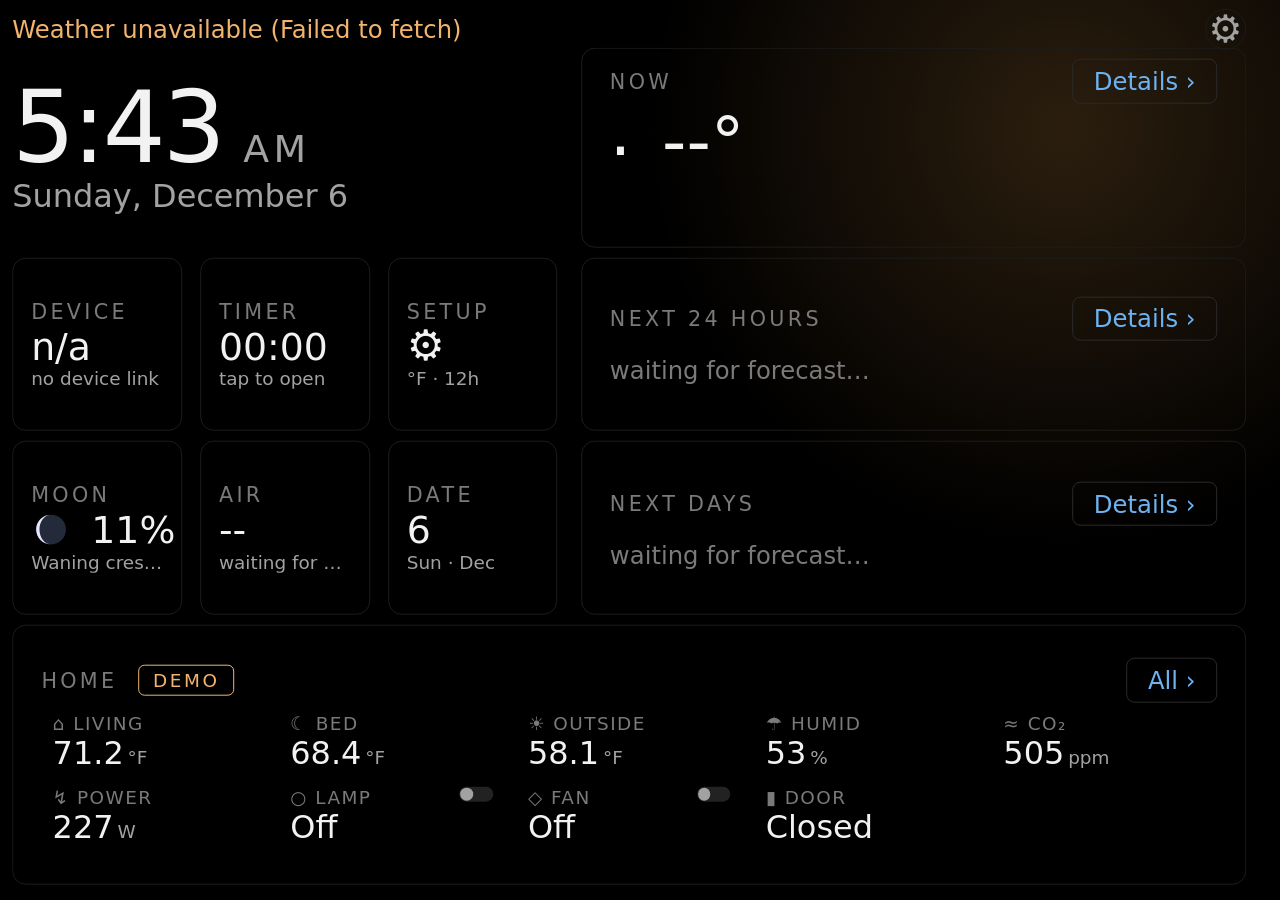
==== inky-oled/assets/index.html @ c92f1b78 "Give the wall panel its colours: SVG icons, an animated sky, three new widgets The monochrome theme " ====
<!DOCTYPE html>
<html lang="en">
<head>
<meta charset="utf-8">
<meta name="viewport" content="width=device-width, initial-scale=1, viewport-fit=cover">
<!-- Content Security Policy.

     shouldOverrideUrlLoading in MainActivity only sees NAVIGATIONS. It does not see a
     <script src>, an <img>, or a fetch, so on its own it does not stop an injected remote
     script from loading — and that script would get window.Android, because
     addJavascriptInterface attaches the bridge to the WebView, not to a page. esc() is the
     only thing standing in that path today. This meta closes it at the browser level.

     The directive doing the security work is script-src 'self': no remote origin, no data:
     URI and no inline <script> can execute, so the bridge is reachable only from the three
     files packaged in the APK.

     Two deliberate relaxations, both load-bearing:
       style-src 'unsafe-inline' — the panels emit style="width:NN%" for the fill bars
         (bar(), the countdown progress bar). Without it every bar renders at zero width.
         It permits no script.
       connect-src http: https: — the Home Assistant base URL is user configuration in
         config.js and can be any host on the LAN; a static meta tag cannot know it, and
         hard-coding api.open-meteo.com alone would break the HA feed the day somebody
         enables it. Widen no further than this: 'none' everywhere else means an injected
         string still cannot load code, only talk to a host it cannot get code from.

         Deliberately NOT tightened, and the reason is worth recording. The one way to
         narrow it is to have build.ps1 rewrite this attribute from the config it is
         already baking into the APK — emitting the Open-Meteo origin alone when
         homeAssistant.enabled is false, and adding the configured origin when it is true.
         That is the right answer and it is a change to the build, not to the app; it was
         left for a round that can re-verify a build-time string substitution against a
         real Home Assistant rather than for the last hour of the last one. The exposure
         it would close is narrow: script-src 'self' already means nothing injected can
         execute, so the residual risk is exfiltration by a string that got past esc(),
         and esc() is itself covered by four tests. -->

<meta http-equiv="Content-Security-Policy" content="default-src 'none'; script-src 'self'; style-src 'self' 'unsafe-inline'; img-src 'self' data:; font-src 'self'; connect-src 'self' http: https:; base-uri 'none'; form-action 'none'">
<title>Wall Panel</title>
<link rel="stylesheet" href="style.css">
</head>
<body>

<!-- The weather, drawn: stars / rain / snow / fog / cloud banks behind the dashboard,
     chosen from the same Open-Meteo payload the cards read. Fixed, pointer-events:none,
     z-index under #drift. Everything on it moves, so it cannot burn in. -->
<canvas id="sky" aria-hidden="true"></canvas>

<!-- ============================================================================
     HOME VIEW
     #drift wraps the home view. Burn-in drift nudges it a few pixels every couple of
     minutes — and nudges #panels and #alarm by the identical offset on the same cycle,
     so a detail panel left open overnight is not sitting on static pixels either.
     Keeping panels in their own layer (rather than inside #drift) is about z-order and
     scrolling, not about drift. A nudge is skipped while a finger is down, which is what
     keeps a control from sliding out from under a tap.
     ============================================================================ -->
<div id="drift">

  <!-- The status line is the app's one running commentary ("Updated 3:41 PM", "Home
       Assistant refused the token"). aria-live=polite so a change is announced when it
       happens without interrupting; role=status gives it that meaning even where the
       live-region mapping is patchy. -->
  <header id="topbar">
    <span id="status" class="status" role="status" aria-live="polite">Starting&hellip;</span>
    <button class="icon-btn tappable" data-open="settings" aria-label="Settings">&#9881;</button>
  </header>

  <main id="home">

    <!-- ---- 1. clock ---- -->
    <section class="card tappable" data-widget="clock" data-open="clock">
      <!-- Seconds come BEFORE the meridiem and sit tight against the digits, so the row
           reads "2:33:01 AM" the way a clock is read. Trailing the meridiem, they read as a
           detached fragment ("2:33 AM :01"). Both stay on the digits' baseline — stacking
           them cost ~59 device px of column height, which the budget does not have. -->
      <div class="clock-row">
        <div id="time" class="time">--:--</div>
        <div class="clock-side">
          <div id="secs" class="secs"></div>
          <div id="ampm" class="ampm"></div>
        </div>
      </div>
      <div id="date" class="date">&nbsp;</div>
    </section>

    <!-- ---- 3. weather now ---- -->
    <section class="card tappable" data-widget="weather" data-open="weather">
      <!-- Three cards on this screen open a detail panel from their heading, and this one
           used to do it with a bare grey chevron while Hourly, Daily and Home used a
           labelled blue "Details >" / "All >". Two idioms for "open me", ten centimetres
           apart. The whole card stays tappable — a bigger target than the button — but the
           affordance now matches its neighbours. -->
      <div class="card-head">
        <span class="card-label">Now</span>
        <span id="wx-badge" class="badge badge-stale" hidden>stale</span>
        <button class="link-btn tappable" data-open="weather"
                aria-label="Current conditions details">Details &rsaquo;</button>
      </div>
      <div class="wx-main">
        <!-- decorative: wx-desc immediately below spells the same condition out in words -->
        <div id="wx-icon" class="wx-icon" aria-hidden="true">&middot;</div>
        <div class="wx-block">
          <div id="wx-temp" class="wx-temp">--&deg;</div>
          <div id="wx-desc" class="wx-desc">&nbsp;</div>
        </div>
        <div id="wx-quick" class="wx-quick"></div>
      </div>
      <div id="wx-meta" class="wx-meta">&nbsp;</div>
    </section>

    <!-- ---- 4. hourly forecast (horizontally scrollable strip) ---- -->
    <section class="card" data-widget="hourly">
      <div class="card-head">
        <span class="card-label">Next 24 hours</span>
        <button class="link-btn tappable" data-open="hourly"
                aria-label="Hourly forecast details">Details &rsaquo;</button>
      </div>
      <div id="hourly" class="hstrip"></div>
    </section>

    <!-- ---- 5. daily forecast ---- -->
    <section class="card" data-widget="daily">
      <div class="card-head">
        <span class="card-label">Next days</span>
        <button class="link-btn tappable" data-open="daily"
                aria-label="Daily forecast details">Details &rsaquo;</button>
      </div>
      <div id="forecast" class="forecast"></div>
    </section>

    <!-- ---- 6. Home Assistant sensors ---- -->
    <section class="card" data-widget="sensors">
      <div class="card-head">
        <span class="card-label">Home</span>
        <!-- live / stale / demo. `stale` is the one that matters: a Home Assistant token
             expires overnight, every poll 401s, and without this the wall keeps showing
             yesterday's numbers as if they were current. Same badge the weather card has
             always used for the same reason. -->
        <span id="ha-badge" class="badge badge-demo">demo</span>
        <button class="link-btn tappable" data-open="sensors"
                aria-label="All home readings">All &rsaquo;</button>
      </div>
      <div id="sensors" class="sensors"></div>
    </section>

    <!-- ---- 7 / 2 / 8. device, timer, settings ---- -->
    <div class="row3">
      <section class="card mini tappable" data-widget="system" data-open="system">
        <div class="mini-head">Device</div>
        <div id="sys-big" class="mini-big">--%</div>
        <div id="sys-sub" class="mini-sub">reading&hellip;</div>
      </section>

      <section class="card mini tappable" data-widget="timer" data-open="timer">
        <div class="mini-head">Timer</div>
        <div id="tmr-big" class="mini-big">00:00</div>
        <div id="tmr-sub" class="mini-sub">tap to open</div>
      </section>

      <!-- The value line here is a glyph where its two neighbours hold digits. A glyph's ink
           box is nothing like a digit's, so it carries `glyph` (see .mini-big.glyph): the
           line box stays identical across all three tiles — which is what keeps the third
           line on one baseline — and the gear gets the ~12% it needs to match a digit's cap
           height optically. It is decorative: "Settings" is already the tile's heading. -->
      <section class="card mini tappable" data-widget="settings" data-open="settings">
        <div class="mini-head">Setup</div>
        <div class="mini-big glyph" aria-hidden="true">&#9881;</div>
        <div id="set-sub" class="mini-sub">&nbsp;</div>
      </section>
    </div>

    <!-- ---- 9 / 10 / 11. moon, air quality, calendar ---- -->
    <div class="row3">
      <section class="card mini tappable" data-widget="moon" data-open="moon">
        <div class="mini-head">Moon</div>
        <div id="moon-big" class="mini-big moon-row">&nbsp;</div>
        <div id="moon-sub" class="mini-sub">&nbsp;</div>
      </section>

      <section class="card mini tappable" data-widget="air" data-open="air">
        <div class="mini-head">Air</div>
        <div id="air-big" class="mini-big">--</div>
        <div id="air-sub" class="mini-sub">waiting&hellip;</div>
      </section>

      <section class="card mini tappable" data-widget="calendar" data-open="calendar">
        <div class="mini-head">Date</div>
        <div id="cal-big" class="mini-big">&nbsp;</div>
        <div id="cal-sub" class="mini-sub">&nbsp;</div>
      </section>
    </div>

    <!-- Shown only when every widget is switched off, so an all-hidden dashboard reads as
         a deliberate state instead of a crashed app. Toggled by WP applyVisibility(). -->
    <div id="empty" class="empty" hidden>
      <div class="empty-icon" aria-hidden="true">&#9881;</div>
      <div class="empty-t">Every widget is hidden</div>
      <div class="empty-s">Nothing is switched on to display. Open Settings &rarr; Widgets
        and turn back on whatever this panel should show.</div>
      <button class="wide-btn tappable" data-open="settings">Open settings</button>
    </div>

  </main>
</div>

<!-- ============================================================================
     PANEL LAYER
     One full-screen panel per widget. Shells are authored here (so the markup stays
     readable); bodies are filled by each plugin's onOpen(). Every panel has two close
     affordances — the big X in the header and the full-width bar at the bottom —
     because the Android back button is intentionally dead on this kiosk.
     ============================================================================ -->
<div id="panels">

  <section class="panel" data-panel="clock">
    <header class="panel-head">
      <div><h1 class="panel-title">Clock</h1><p class="panel-sub" data-sub></p></div>
      <button class="close-btn tappable" data-close aria-label="Close">&#10005;</button>
    </header>
    <div class="panel-body" data-body></div>
    <footer class="panel-foot"><button class="wide-btn tappable" data-close>&larr; Dashboard</button></footer>
  </section>

  <section class="panel" data-panel="timer">
    <header class="panel-head">
      <div><h1 class="panel-title">Stopwatch &amp; Timer</h1><p class="panel-sub" data-sub></p></div>
      <button class="close-btn tappable" data-close aria-label="Close">&#10005;</button>
    </header>
    <div class="panel-body" data-body></div>
    <footer class="panel-foot"><button class="wide-btn tappable" data-close>&larr; Dashboard</button></footer>
  </section>

  <section class="panel" data-panel="weather">
    <header class="panel-head">
      <div><h1 class="panel-title">Conditions</h1><p class="panel-sub" data-sub></p></div>
      <button class="close-btn tappable" data-close aria-label="Close">&#10005;</button>
    </header>
    <div class="panel-body" data-body></div>
    <footer class="panel-foot"><button class="wide-btn tappable" data-close>&larr; Dashboard</button></footer>
  </section>

  <section class="panel" data-panel="hourly">
    <header class="panel-head">
      <div><h1 class="panel-title">Hourly</h1><p class="panel-sub" data-sub></p></div>
      <button class="close-btn tappable" data-close aria-label="Close">&#10005;</button>
    </header>
    <div class="panel-body" data-body></div>
    <footer class="panel-foot"><button class="wide-btn tappable" data-close>&larr; Dashboard</button></footer>
  </section>

  <section class="panel" data-panel="daily">
    <header class="panel-head">
      <div><h1 class="panel-title">Daily</h1><p class="panel-sub" data-sub></p></div>
      <button class="close-btn tappable" data-close aria-label="Close">&#10005;</button>
    </header>
    <div class="panel-body" data-body></div>
    <footer class="panel-foot"><button class="wide-btn tappable" data-close>&larr; Dashboard</button></footer>
  </section>

  <section class="panel" data-panel="sensors">
    <header class="panel-head">
      <div><h1 class="panel-title">Home Assistant</h1><p class="panel-sub" data-sub></p></div>
      <button class="close-btn tappable" data-close aria-label="Close">&#10005;</button>
    </header>
    <div class="panel-body" data-body></div>
    <footer class="panel-foot"><button class="wide-btn tappable" data-close>&larr; Dashboard</button></footer>
  </section>

  <section class="panel" data-panel="system">
    <header class="panel-head">
      <div><h1 class="panel-title">Device</h1><p class="panel-sub" data-sub></p></div>
      <button class="close-btn tappable" data-close aria-label="Close">&#10005;</button>
    </header>
    <div class="panel-body" data-body></div>
    <footer class="panel-foot"><button class="wide-btn tappable" data-close>&larr; Dashboard</button></footer>
  </section>

  <section class="panel" data-panel="moon">
    <header class="panel-head">
      <div><h1 class="panel-title">Moon</h1><p class="panel-sub" data-sub></p></div>
      <button class="close-btn tappable" data-close aria-label="Close">&#10005;</button>
    </header>
    <div class="panel-body" data-body></div>
    <footer class="panel-foot"><button class="wide-btn tappable" data-close>&larr; Dashboard</button></footer>
  </section>

  <section class="panel" data-panel="air">
    <header class="panel-head">
      <div><h1 class="panel-title">Air Quality</h1><p class="panel-sub" data-sub></p></div>
      <button class="close-btn tappable" data-close aria-label="Close">&#10005;</button>
    </header>
    <div class="panel-body" data-body></div>
    <footer class="panel-foot"><button class="wide-btn tappable" data-close>&larr; Dashboard</button></footer>
  </section>

  <section class="panel" data-panel="calendar">
    <header class="panel-head">
      <div><h1 class="panel-title">Calendar</h1><p class="panel-sub" data-sub></p></div>
      <button class="close-btn tappable" data-close aria-label="Close">&#10005;</button>
    </header>
    <div class="panel-body" data-body></div>
    <footer class="panel-foot"><button class="wide-btn tappable" data-close>&larr; Dashboard</button></footer>
  </section>

  <section class="panel" data-panel="settings">
    <header class="panel-head">
      <div><h1 class="panel-title">Settings</h1><p class="panel-sub" data-sub></p></div>
      <button class="close-btn tappable" data-close aria-label="Close">&#10005;</button>
    </header>
    <div class="panel-body" data-body></div>
    <footer class="panel-foot"><button class="wide-btn tappable" data-close>&larr; Dashboard</button></footer>
  </section>

</div>

<!-- transient confirmation for actions that have no other visible result -->
<div id="toast" class="toast" role="status" aria-live="polite"></div>

<!-- Countdown alarm overlay — full-screen so it is impossible to miss across the room.
     data-act on the overlay itself as well as on the button, for two reasons. First, both
     have to be on the pointer delegation: the Dismiss button used to carry its own click
     listener and was therefore the one control in the app that ignored a press-and-hold.
     Second, while this is up it covers the whole dashboard, so somebody who taps a tile
     underneath and gets nothing should be able to clear it with that same tap rather than
     having to find the button. It also takes itself down after 60s unattended (WP idle
     layer) and leaves a quiet note on the TIMER tile that it fired. -->
<div id="alarm" class="alarm" data-ns="timer" data-act="alarm-dismiss"
     role="alertdialog" aria-label="Timer finished">
  <div class="alarm-inner">
    <div class="alarm-title">Timer finished</div>
    <div id="alarm-sub" class="alarm-sub"></div>
    <button id="alarm-dismiss" class="wide-btn tappable"
            data-ns="timer" data-act="alarm-dismiss">Dismiss</button>
  </div>
</div>

<!-- Load order is part of the contract, not incidental:

       config.js   defines window.CONFIG, which app.js reads at parse time
       app.js      defines window.WP — the registry, the panel stack, the formatters
       wx-ui.js    hangs the shared panel builders off WP.ui; every widget below reads them
                   at parse time, so it must precede all of them
       wx-*.js     one file per widget, each registering itself. wx-weather.js owns the one
                   Open-Meteo fetch and must come before wx-hourly.js and wx-daily.js, which
                   resolve WP.registry.weather when their IIFE runs. wx-sensors.js precedes
                   wx-settings.js for the same reason.

     assets/ is flat by necessity — aapt2 on Windows writes a subdirectory separator as a
     backslash and file:///android_asset/ cannot resolve it — so "one file per widget" means
     nine files here rather than a directory. test/assets.test.js pins both the order and
     the fact that every one of them exists. -->
<script src="config.js"></script>
<script src="app.js"></script>
<script src="wx-ui.js"></script>
<script src="wx-icons.js"></script>
<script src="wx-clock.js"></script>
<script src="wx-timer.js"></script>
<script src="wx-weather.js"></script>
<script src="wx-hourly.js"></script>
<script src="wx-daily.js"></script>
<script src="wx-sensors.js"></script>
<script src="wx-system.js"></script>
<script src="wx-moon.js"></script>
<script src="wx-air.js"></script>
<script src="wx-calendar.js"></script>
<script src="wx-settings.js"></script>
<script src="wx-sky.js"></script>
</body>
</html>
---- inky-oled/assets/style.css ----
/* Inky OLED — wall panel dashboard.
   Target: Galaxy Tab S6 mounted on a wall. The device reports 1600x2560 physical at
   360 dpi, i.e. a 711 x 1138 CSS-pixel PORTRAIT viewport at devicePixelRatio 2.25.
   (The manifest asks for landscape; Samsung's large-screen policy ignores fixed
   orientation requests, so the real render is portrait — sizes below are tuned from
   actual screenshots at that resolution, and a landscape fallback follows at the end.)

   1 vh = 11.4 CSS px = 25.6 device px, so the spec's 88-device-pixel minimum touch
   target is 3.5 vh. Nothing tappable here is under 5 vh.

   Deliberately dark and low-coverage: on OLED black pixels are OFF, which saves power
   and is the main defence against burn-in. Avoid large bright fills. */

/* Contrast budget (measured against #000, WCAG 2.1):
     --fg     #f2f2f2  18.8:1   primary readouts
     --dim    #a2a2a2   8.2:1   supporting text
     --dimmer #7a7a7a   4.9:1   labels, units, status — passes 4.5:1 body text
   --dimmer was #4a4a4a (2.37:1), which carried most of the secondary information on a
   panel meant to be read from 2-4 m and failed even the large-text threshold. */
:root {
  --bg:        #000000;
  --fg:        #f2f2f2;
  --dim:       #a2a2a2;
  --dimmer:    #7a7a7a;
  --accent:    #6db3f2;
  --warn:      #f2b46d;
  --danger:    #f26d6d;
  --ok:        #7de08d;
  --card-line: #1c1c1c;
  --card-line2:#2a2a2a;
  --press:     rgba(255, 255, 255, 0.10);

  /* ---------------- type ramp ----------------
     Sizes used to be chosen per element: 30 distinct font-size values across eight panels,
     which is the main reason the panels did not read as one app. Every size now comes off
     this ramp and nothing may introduce a new value — pick the NEAREST step.

     Nine steps: a ~1.16 ratio through the text range (fine enough that adjacent tiers are
     distinguishable at 2-4 m without any tier feeling arbitrary), then three larger jumps
     for the hero tiers, which are read as shapes rather than as text.

     Units are vh for the same reason the rest of the layout is: this panel has exactly one
     viewport and the whole column is a height budget. The remap was measured on device
     against that budget — see the overflow/slack line in the boot log, which must stay
     overflow=0 in all four 12h/24h x seconds combinations. */
  --fs-caption:    1.4vh;    /* units, badges, tile sub-lines, chart ticks */
  --fs-label:      1.6vh;    /* letter-spaced small caps: field and card labels */
  --fs-note:       1.85vh;   /* section headings, panel subtitles, secondary prose */
  --fs-body:       2.15vh;   /* list rows, chips, the toast */
  --fs-body-lg:    2.45vh;   /* things a finger aims at: buttons, switch rows */
  --fs-title-sm:   2.9vh;    /* stat values, tile glyphs, world-clock times */
  --fs-title:      3.4vh;    /* panel titles, tile headline numbers */
  --fs-hero:       5.2vh;    /* the home weather hero */
  --fs-display:    7.6vh;    /* the clock, and a panel's one big readout */
  --fs-display-xl: 10.5vh;   /* the stopwatch — the entire point of its own screen */

  /* One recipe for every letter-spaced small-caps label, so a section heading looks the
     same in Conditions as it does in Settings (see the label block further down).
     These two are the whole small-caps look. A mutation that set the tracking to 0 and the
     weight to 900 survived the test suite: the recipe test asserted that .psec-t and
     friends REFERENCE var(--label-track), never what the token contains, so every label in
     the app could turn into bold squashed capitals with the suite still green. The values
     are pinned as ranges in design-system.test.js now. */
  --label-track:  0.16em;
  --label-weight: 500;

  /* ---------------- control padding ----------------
     The type ramp's counterpart for the things a finger aims at. Five steps, and every
     `.tappable` in the app takes its vertical padding from one of them.

     Why a scale and not per-control values: the touch-target test can only enforce a
     FLOOR, and the floor has about 2x slack on most controls — a mutation that cut a
     settings row's padding by 76% (1.7vh -> 0.4vh), wrecking the rhythm of the whole
     panel, still cleared 88 device px and passed. A control that is off the scale is now
     the failure, which is a property about the design rather than about the minimum.

     The steps are named for the ROLE, because that is what decides the value: a chip in a
     gapped grid is separated by the gap and needs little of its own; a row in a flush,
     hairline-divided list has nothing but its padding between it and the next target. */
  --pad-chip:    0.5vh;   /* .hr, .fc-day, .sensor — gapped strips and grids */
  --pad-inline:  0.75vh;  /* .link-btn, .card — a control inside another control's line */
  --pad-tile:    0.9vh;   /* .card.mini — the three home tiles */
  --pad-row:     1.3vh;   /* .hrow, .lap, .chip — a row in a flush list */
  --pad-control: 1.8vh;   /* .btn, .seg-b, .srow, .wide-btn — a control on its own line */

  /* ---------------- motion ----------------
     Three durations, one easing. Nothing in the app animates on a number that is not one
     of these, so a press, a switch knob and a panel entrance all feel like the same
     machine. The two deliberate exceptions are documented where they occur: the line under
     the toast vanishes instantly (transition:none) so the two are never legible through
     each other, and the burn-in drift uses --dur-drift, which is slow enough to be
     invisible rather than to be "animation". */
  --ease:       cubic-bezier(0.2, 0.6, 0.2, 1);
  --dur-press:  0.12s;   /* finger feedback — must beat the eye, not be admired */
  --dur-ui:     0.2s;    /* panels, switch knobs, badges, bars */
  --dur-fill:   0.3s;    /* a progress bar sweeping to a new width reads better slightly slower */
  --dur-drift:  4s;      /* burn-in nudge: long enough that a 12px step is never seen moving */
  /* The one repeating animation in the app: the slow breath on an alert. It was authored
     as a literal `1s` in three places, and the motion test only ever read `transition:`
     declarations — so the sentence three lines above ("nothing in the app animates on a
     number that is not one of these") was simply false, and a mutation that moved it to
     3.7s passed. It is a token now and the test reads `animation:` too. */
  --dur-pulse:  1s;      /* the alert breath — slow enough to read as breathing, not blinking */

  /* The home column is a fixed budget: 100vh has to hold 8 widgets with nothing clipped.
     Sizes below were measured off real 1600x2560 screenshots — if you grow one card,
     take the height back out of another.
     Measured on device with all 8 visible: overflow=0 overflowX=0 slack=17 device px,
     identical across all four 12h/24h x seconds combinations (the boot log carries the
     numbers; see homeMetrics in app.js). It was 34 px before the Now card's bare grey
     chevron became the same labelled "Details >" button its three neighbours use — that
     button is a touch target and so is 0.8vh taller than the glyph it replaced, and the
     consistency is worth the pixels. That slack is deliberate and must not be spent — a
     downward burn-in nudge is up to 12 px, and #home is the only thing standing between a
     nudge and the bottom tile row falling off the frame. Verified on device across five
     drift samples: the ink block translates rigidly and the lowest ink sat at y=2525 of a
     2560 px frame at its lowest.
     Because every card carries flex-grow, the slack is handed back to the cards as extra
     internal breathing room, so trimming intrinsic padding above costs nothing visually. */
  --gap: 0.8vh;
}

* { margin: 0; padding: 0; box-sizing: border-box; }
*::-webkit-scrollbar { width: 0; height: 0; }

html, body {
  height: 100%;
  background: var(--bg);
  color: var(--fg);
  font-family: system-ui, -apple-system, "Roboto", "Segoe UI", sans-serif;
  overflow: hidden;
  -webkit-user-select: none;
  user-select: none;
  -webkit-tap-highlight-color: transparent;
  /* stop a deliberate long press from turning into a callout/selection gesture — people
     press and hold a wall panel, and that gesture used to eat the tap entirely */
  -webkit-touch-callout: none;
  overscroll-behavior: none;
}

button {
  font: inherit;
  color: inherit;
  background: none;
  border: none;
  text-align: inherit;
  cursor: pointer;
  -webkit-tap-highlight-color: transparent;
}

/* ---------- press feedback ----------
   Every tappable element dims-in on pointerdown. The class is set from JS because
   :active is unreliable inside WebView scroll containers. */
/* Every tappable thing in the app gets the same response on the same clock: it lights and
   it gives a little under the finger. Deliberately NOT extended to border-color — half the
   controls here carry a meaningful border (an accent outline is what "selected" means on a
   chip or a segment), and a press must not read as a state change. */
.tappable {
  transition: background-color var(--dur-press) var(--ease),
              transform var(--dur-press) var(--ease),
              opacity var(--dur-press) var(--ease);
}
.tappable.is-press { background-color: var(--press); transform: scale(.985); }

/* ============================================================================
   HOME VIEW
   ============================================================================ */

/* drift wrapper for the home view. It is no longer the only layer that drifts: the panel
   layer (#panels) and the alarm overlay (#alarm) take the identical transform on the same
   cycle, because a detail panel left open overnight is exactly the scenario that ghosts an
   AMOLED. They move by the same offset, so nothing is ever out of register. The transition
   below is what makes a 12px step invisible in use — 4s of ease, not a jump. */
#drift {
  height: 100%;
  width: 100%;
  display: flex;
  flex-direction: column;
  padding: 0.95vh 3vw;
  transition: transform var(--dur-drift) ease-in-out;
}

#topbar {
  flex: 0 0 auto;
  display: flex;
  align-items: center;
  justify-content: space-between;
  gap: 2vw;
  height: 4.2vh;
}
.status {
  font-size: var(--fs-note);
  color: var(--dimmer);
  white-space: nowrap;
  overflow: hidden;
  text-overflow: ellipsis;
}
.status.warn { color: var(--warn); }

.icon-btn {
  flex: 0 0 auto;
  /* 4.6vh of a 1138 CSS px viewport is 52.4 CSS px, which at this panel's 2.25x ratio
     measures 118 device px — above the 88 device px minimum touch target. */
  width: 4.6vh;
  height: 4.6vh;
  font-size: var(--fs-title-sm);
  line-height: 1;
  border: 1px solid var(--card-line);
  border-radius: 50%;
  color: var(--dim);
  display: flex;
  align-items: center;
  justify-content: center;
}

/* The column is sized to fit at 1138 CSS px tall; overflow-y is a safety valve so a
   long locale string can never clip content off the bottom of a wall panel.
   Hiding a widget must *reflow*, not leave a hole. space-between used to push the
   reclaimed height into the gaps, which turned one hidden card into two voids of dead
   black. Handing it to the surviving cards instead (flex-grow below) makes them breathe:
   nothing moves when all 8 are visible, because then there is no free space to hand out,
   and when free space is negative flex-grow is inert so the scroll valve still works. */
#home {
  flex: 1 1 auto;
  min-height: 0;
  display: flex;
  /* row wrap, not column: every card takes a full line (flex-basis 100%), so this reads
     as the same single column — EXCEPT the two tile rows, whose basis is half a line, so
     DEVICE/TIMER/SETTINGS and MOON/AIR/CALENDAR sit side by side. Six tiles on one line
     is the whole portrait height budget for the second trio: as a full-width row they
     cost 110px the column did not have (measured overflow=100 on device). */
  flex-flow: row wrap;
  align-content: stretch;
  justify-content: flex-start;
  gap: var(--gap) 2vw;
  overflow-y: auto;
  padding-bottom: 0.25vh;
}
/* Direct children only — .card.mini lives inside .row3 and is laid out on the other axis. */
#home > .card { flex: 1 1 100%; flex-shrink: 0; }
/* the tile rows MAY shrink — six tiles sharing a line ellipsize their sub-lines rather
   than push the last tile off the screen edge (measured overflowX=27 without this) */
#home > .row3 { flex: 1 1 calc(50% - 2vw); min-width: 0; }

/* ---------- empty state (every widget hidden) ---------- */
.empty {
  margin: auto 0;            /* centre in whatever space the hidden cards gave back */
  text-align: center;
  padding: 0 6vw;
}
.empty[hidden] { display: none; }
.empty-icon { font-size: var(--fs-display); line-height: 1; color: var(--dim); }
.empty-t { font-size: var(--fs-title); font-weight: 300; margin-top: 1.4vh; }
.empty-s { font-size: var(--fs-body); color: var(--dim); line-height: 1.5; margin: 1.2vh 0 3vh; }
.empty .wide-btn { max-width: 60vw; margin: 0 auto; }

.card {
  flex: 0 0 auto;
  border: 1px solid var(--card-line);
  border-radius: 1.5vh;
  /* intrinsic padding is deliberately tight; flex-grow pads it back out to fill the
     column, which is what keeps ~24 px of slack in the budget without looking cramped */
  padding: var(--pad-inline) 2.2vw;
  display: flex;
  flex-direction: column;
  justify-content: center;
  min-width: 0;
}

/* ---------- the one label recipe ----------
   Every letter-spaced small-caps label in the app is drawn from here, so UNITS in Settings,
   AIR in Conditions, BATTERY in Device and NOW on the home card are the same object seen in
   different places. Previously each was authored separately and they drifted to five sizes
   (1.5 / 1.6 / 1.65 / 1.7 vh), four trackings (0.06 / 0.08 / 0.1 / 0.2 em) and two weights.

   Exactly two tiers, and the difference between them IS the hierarchy:
     .psec-t   a panel's section heading — one ramp step up, one shade brighter
     the rest   a field or card label — smaller, dimmer, subordinate to its own value
   Before this, a section heading and the field label under it were 1.7vh and 1.6vh of the
   same colour, which is not a hierarchy, it is a rounding error. */
.psec-t,
.card-label, .mini-head, .stat-k, .fc-name, .hr-t, .wc-city, .sensor-label, .daybar-t {
  font-size: var(--fs-label);
  font-weight: var(--label-weight);
  letter-spacing: var(--label-track);
  text-transform: uppercase;
  color: var(--dimmer);
}
.psec-t { font-size: var(--fs-note); color: var(--dim); }
/* The two dense grids run their labels a step down: five HA tiles across a 711px viewport
   and 24 hour-bars across a panel simply do not have the width, and an ellipsised label is
   worse than a small one. Same weight, same tracking, same colour — same object. */
.sensor-label, .daybar-t { font-size: var(--fs-caption); letter-spacing: 0.08em; }

.card-head {
  display: flex;
  align-items: center;
  gap: 1.6vw;
  margin-bottom: 0.5vh;
}
.link-btn {
  margin-left: auto;
  font-size: var(--fs-note);
  color: var(--accent);
  padding: var(--pad-inline) 1.6vw;   /* ~3.9vh tall = 95 device px */
  border-radius: 0.9vh;
  border: 1px solid var(--card-line2);
}

.badge {
  font-size: var(--fs-caption);
  font-weight: var(--label-weight);
  letter-spacing: 0.14em;
  text-transform: uppercase;
  padding: 0.45vh 1.1vw;
  border-radius: 0.7vh;
  border: 1px solid currentColor;
  transition: color var(--dur-ui) var(--ease), border-color var(--dur-ui) var(--ease);
}
.badge-demo  { color: var(--warn); }
.badge-live  { color: var(--ok); }
.badge-stale { color: var(--warn); }

/* ---------- 1. clock ---------- */
.card-clock, .card[data-widget="clock"] { border: none; padding-left: 0; }
.clock-row { display: flex; align-items: baseline; }
.time {
  font-size: var(--fs-display);
  font-weight: 200;
  line-height: 0.92;
  letter-spacing: -0.03em;
  font-variant-numeric: tabular-nums;
}
/* AM/PM and the seconds sit on ONE baseline beside the digits, never stacked.
   Stacking them was a hard layout failure, not a cosmetic one: in 12-hour mode with
   seconds on, .clock-side became a two-line column (AM above :24) and grew the clock
   block by ~59 device px. The home column only carries ~58 px of slack, so the third
   line of the DEVICE / TIMER / SETTINGS tiles fell off the bottom of the frame — and
   12-hour is the default. Row layout costs zero extra height in all four combinations
   of 12h/24h x seconds on/off.
   :empty still matters — whichever of the two is absent must not reserve its gap.

   Horizontal order and spacing matter as much as the baseline: seconds trail the digits
   directly (a ~2px hair, so "2:33" + ":01" reads as one number) and the meridiem follows
   after a real gap. Reversed, with the seconds after AM and a 19 device px gap in front of
   them, the row read as "2:33 AM :01" — a detached fragment rather than a clock. .clock-row
   therefore carries no gap of its own; whichever of the two side items survives brings its
   own left margin, so :empty collapsing cannot leave a stray gap. */
.clock-side { display: flex; flex-direction: row; align-items: baseline; }
.ampm:empty, .secs:empty { display: none; }
.ampm {
  font-size: var(--fs-title-sm);
  font-weight: 300;
  color: var(--dim);
  letter-spacing: 0.12em;
  margin-left: 1.6vw;
}
.secs {
  font-size: var(--fs-title-sm);
  font-weight: 300;
  color: var(--dimmer);
  font-variant-numeric: tabular-nums;
  margin-left: 0.25vw;
}
.date { font-size: var(--fs-body-lg); font-weight: 300; color: var(--dim); margin-top: 0.4vh; }

/* ---------- 3. weather now ---------- */
.wx-main { display: flex; align-items: center; gap: 2.4vw; }
/* The glyph is vertically centred against the whole TEXT BLOCK — the big temperature plus
   the condition line under it — which is geometrically right and optically wrong: the eye
   pairs the glyph with the number, and it was measured sitting 19 device px below the
   digits' optical centre. Nudged back onto the digits with a transform, so nothing about
   the row's layout or its height budget changes. Same correction, same amount, on the
   panel heroes (.big-readout.hero .big-icon), because they are the same object magnified. */
.wx-icon {
  font-size: var(--fs-hero);
  line-height: 1;
  flex: 0 0 auto;
  transform: translateY(-0.75vh);
}
.wx-block { flex: 0 0 auto; }
.wx-temp {
  font-size: var(--fs-hero);
  font-weight: 200;
  line-height: 1;
  font-variant-numeric: tabular-nums;
}
.wx-desc { font-size: var(--fs-note); color: var(--dim); margin-top: 0.3vh; }
.wx-quick {
  margin-left: auto;
  display: flex;
  flex-direction: column;
  gap: 0.2vh;
  text-align: right;
}
.wxq { font-size: var(--fs-note); }
.wxq-k { color: var(--dimmer); margin-right: 0.8vw; }
.wxq-v { color: var(--fg); font-variant-numeric: tabular-nums; }
.wx-meta { font-size: var(--fs-label); letter-spacing: 0.02em; color: var(--dimmer); margin-top: 0.6vh; }

/* ---------- 4. hourly strip ----------
   A horizontal scroller always cuts its last chip somewhere; the only question is whether
   the cut reads as "there is more this way" or as "this is broken". It read as broken: in
   24-hour mode the eighth chip was sliced through the middle of a digit at the card's
   right edge, so 20:00 rendered as a sheared "2" hard against the border. (12-hour mode
   happened to land cleanly on "7 P" and so hid it.) The mask dissolves the last 4vw
   instead of guillotining it, which is the whole convention for "this list continues".
   A mask rather than the gradient overlay used on the panel edges, because a chip may be
   mid-scroll under it and the .hr.now background is not --bg. */
.hstrip {
  display: flex;
  gap: 1.1vw;
  overflow-x: auto;
  scroll-snap-type: x proximity;
  -webkit-overflow-scrolling: touch;
  padding-bottom: 0.4vh;
  -webkit-mask-image: linear-gradient(to right, #000 calc(100% - 4vw), transparent 100%);
  mask-image: linear-gradient(to right, #000 calc(100% - 4vw), transparent 100%);
}
.hr {
  flex: 0 0 auto;
  min-width: 11.4vw;   /* 81 CSS px = 182 device px wide */
  scroll-snap-align: start;
  display: flex;
  flex-direction: column;
  align-items: center;
  gap: 0.2vh;
  padding: var(--pad-chip) 0.5vw;
  border-radius: 1vh;
  border: 1px solid transparent;
}
.hr.now { border-color: var(--card-line2); background: rgba(109, 179, 242, 0.07); }
.hr-i { font-size: var(--fs-body-lg); line-height: 1.1; }
.hr-d { font-size: var(--fs-body); font-variant-numeric: tabular-nums; }
.hr-p { font-size: var(--fs-caption); color: var(--dimmer); font-variant-numeric: tabular-nums; }
.hr-p.wet { color: var(--accent); }

/* ---------- 5. daily forecast ---------- */
.forecast { display: flex; gap: 1vw; justify-content: space-between; }
.fc-day {
  flex: 1 1 0;
  min-width: 0;
  text-align: center;
  display: flex;
  flex-direction: column;
  gap: 0.2vh;
  padding: var(--pad-chip) 0.3vw;
  border-radius: 1vh;
}
.fc-icon { font-size: var(--fs-body-lg); line-height: 1.1; }
.fc-hi   { font-size: var(--fs-body); font-variant-numeric: tabular-nums; }
.fc-lo   { font-size: var(--fs-note); color: var(--dim); font-variant-numeric: tabular-nums; }

/* ---------- 6. Home Assistant sensors ----------
   Five across so nine entities land in two rows; the card cannot afford a third. */
.sensors {
  display: grid;
  grid-template-columns: repeat(5, 1fr);
  gap: 0.5vh 1vw;
}
.sensor {
  display: flex;
  flex-direction: column;
  gap: 0.1vh;
  padding: var(--pad-chip) 0.8vw;
  border-radius: 1vh;
  border: 1px solid transparent;
  min-width: 0;
  position: relative;
}
.sensor.on { border-color: rgba(125, 224, 141, 0.35); background: rgba(125, 224, 141, 0.07); }
.sensor.alertish { border-color: rgba(242, 180, 109, 0.4); }
/* line-height is pinned, not `normal`: these labels lead with symbol-font glyphs
   (house / moon / sun / umbrella / bolt / circle / diamond / bar) and a fallback font's
   ascent+descent metrics were inflating the line box, which multiplied across two rows
   of tiles and helped push the bottom of the home column off the frame. */
.sensor-label {
  line-height: 1.15;
  white-space: nowrap;
  overflow: hidden;
  text-overflow: ellipsis;
}
/* keep the label clear of the switch pill parked in the tile's top-right corner */
.sensor.has-sw .sensor-label { padding-right: 3.8vw; }
.sensor-value {
  font-size: var(--fs-body-lg);
  font-weight: 200;
  line-height: 1.15;
  font-variant-numeric: tabular-nums;
  white-space: nowrap;
  transition: color var(--dur-ui) var(--ease);
}
.sensor-unit { font-size: var(--fs-caption); color: var(--dim); margin-left: 0.3vw; }

/* ---------- a Home Assistant reading that is no longer being refreshed ----------
   An expired token 401s every poll and the app kept painting the last-good numbers, so an
   overnight expiry left a wall of plausible-but-wrong values with nothing to say so. The
   tile keeps the number (blanking it would be worse — you lose the last thing that WAS
   true) and drops it to the label's own brightness, which reads across a room as "this is
   not live" without inventing a second colour. The card-level `stale` badge beside HOME is
   the part you see first; it is the same badge the weather card has used all along. */
.sensor.stale { border-color: rgba(242, 180, 109, 0.35); }
.sensor.stale .sensor-value,
.sensor.stale .sensor-unit { color: var(--dimmer); }
.sensor-sw {
  position: absolute;
  top: 0.5vh; right: 0.8vw;
  width: 3vw; height: 1.6vh;
  border-radius: 0.8vh;
  background: #222;
}
.sensor-sw span {
  display: block;
  width: 1.4vh; height: 1.4vh;
  margin: 0.1vh;
  border-radius: 50%;
  background: var(--dim);
  transition: transform var(--dur-ui) var(--ease), background-color var(--dur-ui) var(--ease);
}
.sensor.on .sensor-sw { background: rgba(125, 224, 141, 0.25); }
.sensor.on .sensor-sw span { background: var(--ok); transform: translateX(calc(3vw - 1.6vh)); }

/* ---------- 7/2/8. mini tiles ---------- */
.row3 { flex: 0 0 auto; display: flex; gap: 1.4vw; min-width: 0; }
.card.mini { flex: 1 1 0; min-width: 0; padding: var(--pad-tile) 1.4vw; align-items: flex-start; }
.mini-head { line-height: 1.2; }
/* D8 — the three tiles are one object repeated, so their three lines are pinned rather than
   left to whatever each happens to contain. The value line carries a percentage, a clock and
   a gear glyph, and a glyph's ink box is nothing like a digit's: the LINE BOX is fixed here
   (so the sub-line underneath sits on one baseline across all three tiles regardless), and
   the glyph is separately given the ~12% it needs to match a digit's cap height optically.
   Without the fixed box the settings tile's third line drifted whenever the gear's font
   fell back to a different family. */
.mini-big {
  font-size: var(--fs-title-sm);
  font-weight: 200;
  height: calc(var(--fs-title-sm) * 1.15);
  display: flex;
  align-items: center;
  font-variant-numeric: tabular-nums;
}
.mini-big.glyph { font-size: calc(var(--fs-title-sm) * 1.12); line-height: 1; }
.mini-big.alert { color: var(--danger); animation: pulse var(--dur-pulse) infinite; }
.mini-head { max-width: 100%; white-space: nowrap; overflow: hidden; text-overflow: ellipsis; }
.mini-big { white-space: nowrap; }
.mini-sub {
  font-size: var(--fs-caption);
  color: var(--dim);
  white-space: nowrap;
  overflow: hidden;
  text-overflow: ellipsis;
  max-width: 100%;
}

/* Never fades below 0.6 — the alarm has to stay legible in any single frame, including
   whatever instant a screenshot happens to catch. */
@keyframes pulse { 0%, 100% { opacity: 1; } 50% { opacity: 0.6; } }

/* ============================================================================
   PANEL LAYER — full-screen detail views
   ============================================================================ */
/* Drifts with the home view (see #drift). The transform makes this a containing block for
   its own fixed descendants — there are none; .panel is absolute and inset:0 either way. */
#panels {
  position: fixed;
  inset: 0;
  pointer-events: none;
  z-index: 50;
  transition: transform var(--dur-drift) ease-in-out;
}

.panel {
  position: absolute;
  inset: 0;
  background: var(--bg);
  display: flex;
  flex-direction: column;
  opacity: 0;
  visibility: hidden;
  pointer-events: none;
  transform: translateY(2.4vh);
  transition: opacity var(--dur-ui) var(--ease), transform var(--dur-ui) var(--ease);
}
/* is-mounted is the 240ms window in which the panel is still painted; is-open is the window
   in which it is the thing you are looking at. pointer-events belongs on the second, not the
   first: while it hung off is-mounted, a panel that had already been closed and faded to
   invisible went on eating taps for 240ms, so tapping "← Dashboard" and then immediately
   tapping a card did nothing at all (a 350ms pause worked). */
.panel.is-mounted { visibility: visible; }
.panel.is-open { opacity: 1; transform: translateY(0); pointer-events: auto; }

.panel-head {
  flex: 0 0 auto;
  display: flex;
  align-items: center;
  justify-content: space-between;
  gap: 2vw;
  padding: 1.8vh 3vw 1.4vh;
  border-bottom: 1px solid var(--card-line);
}
.panel-title { font-size: var(--fs-title); font-weight: 300; letter-spacing: -0.01em; }
.panel-sub { font-size: var(--fs-note); color: var(--dimmer); margin-top: 0.3vh; }

.close-btn {
  flex: 0 0 auto;
  width: 7vh;
  height: 7vh;
  border-radius: 50%;
  border: 1px solid var(--card-line2);
  color: var(--fg);
  font-size: var(--fs-title);
  line-height: 1;
  display: flex;
  align-items: center;
  justify-content: center;
}

/* The scrollport sits between two hairline dividers and its content passes under both.
   Untreated, a row caught mid-scroll is chopped straight through the glyphs by an
   unrelated 1px line, and content cut off mid-glyph reads as broken rather than as
   scrolled. Two measured cases: the hourly list shearing under the header, and the Device
   panel opening with a row of stat values bisected by the footer.

   The bottom padding is a whole line taller than the top, so the last row of a panel that
   only just fits stops short of the footer instead of sitting on it. The fades themselves
   are on the head and foot below — as overlays rather than as a mask on this element,
   because a mask here would also wash out the timer's sticky control block. */
.panel-body {
  flex: 1 1 auto;
  min-height: 0;
  overflow-y: auto;
  padding: 1.6vh 3vw 3.4vh;
  -webkit-overflow-scrolling: touch;
}

/* Black-to-transparent overlays hanging off each divider, so whatever crosses it
   dissolves. This works as a mask would ONLY because the background is a true #000 —
   which it is, deliberately, on an OLED panel — so it is written against --bg rather than
   against a literal, and a lightened theme would need a real mask instead.
   pointer-events:none: these sit over the scrollport and must not eat a drag. */
.panel-head, .panel-foot { position: relative; z-index: 4; }
.panel-head::after, .panel-foot::before {
  content: "";
  position: absolute;
  left: 0;
  right: 0;
  height: 2vh;
  pointer-events: none;
}
.panel-head::after { top: 100%; background: linear-gradient(to bottom, var(--bg), transparent); }
.panel-foot::before { bottom: 100%; background: linear-gradient(to top, var(--bg), transparent); }

/* Control block pinned under the panel header while only the list below it scrolls.
   Past ~9 laps the stopwatch readout and the Lap button used to scroll off the top, so
   looking at lap 1 cost you both the running time and the button you needed next.
   The negative margins cancel .panel-body's padding so the opaque background reaches the
   full width of the scrollport; the matching padding puts the inset back visually.
   Without that, rows scrolled up through the 1.6vh gap above the pinned block. */
.stick {
  position: sticky;
  top: 0;
  z-index: 3;
  background: var(--bg);
  margin: -1.6vh -3vw 0;
  padding: 1.6vh 3vw 0.8vh;
  border-bottom: 1px solid var(--card-line);
}

.panel-foot { flex: 0 0 auto; padding: 1vh 3vw 1.8vh; border-top: 1px solid var(--card-line); }
.wide-btn {
  display: block;
  width: 100%;
  padding: var(--pad-control) 0;
  text-align: center;
  font-size: var(--fs-body-lg);
  color: var(--accent);
  border: 1px solid var(--card-line2);
  border-radius: 1.3vh;
}

/* ---------- panel content blocks ---------- */
/* 1.6vh, not 2: with the hero laid out as a row and the grids running three across, the
   Conditions panel came to within about one stat row of fitting its screen. This is the
   last 1.6vh x 4 sections that closes it, and it costs nothing anywhere else — the gap
   between a section's last value and the next section's heading is still ~2.6vh once the
   stat cell's own bottom padding is counted. */
.psec { margin-top: 1.6vh; }
.psec-t { margin-bottom: 1vh; }   /* size/weight/tracking/colour: see the label recipe */

/* ---------- the one hero block ----------
   Every panel opens with the same object: a glyph, the one number the screen is about, and
   a line of context. Two layouts, and which one a panel gets is decided by whether it has a
   glyph at all, not by taste:

     .hero      glyph BESIDE the number (weather, hourly, daily, HA, device). The stacked
                version spent ~8vh on a line that carries no information the words below it
                do not, and Conditions was overflowing its screen by roughly that much. It
                also matches the home Now card, which has always put the two side by side.
     plain      no glyph: the number is the whole hero (timer). */
.big-readout {
  text-align: center;
  padding: 1.4vh 0 1.8vh;
  border-bottom: 1px solid var(--card-line);
}
.big-readout.hero {
  display: flex;
  align-items: center;
  justify-content: center;
  gap: 4vw;
  text-align: left;
  padding: 1vh 0 1.4vh;
}
.big-readout.hero .big-icon {
  flex: 0 0 auto;
  font-size: var(--fs-hero);
  transform: translateY(-0.75vh);   /* see .wx-icon — optical, not geometric, centring */
}
.big-readout.hero .big-time { font-size: var(--fs-display); }
.hero-text { min-width: 0; }

.big-icon { font-size: var(--fs-display); line-height: 1; }
.big-time {
  font-size: var(--fs-display);
  font-weight: 200;
  line-height: 1.05;
  font-variant-numeric: tabular-nums;
  letter-spacing: -0.02em;
}
.big-time.mono { font-variant-numeric: tabular-nums; letter-spacing: 0.01em; }
.big-sub { font-size: var(--fs-body); color: var(--dim); margin-top: 0.6vh; }
.dim { color: var(--dim); }
.muted { font-size: var(--fs-note); color: var(--dimmer); line-height: 1.5; margin-top: 0.8vh; }
/* One-line notice for a panel that is not showing live data — the demo simulator, or a
   Home Assistant feed that has stopped answering. Sized as a note, not as body copy: it
   explains a state, it is not something to read. */
.demo-note {
  font-size: var(--fs-note);
  color: var(--warn);
  line-height: 1.45;
  border: 1px solid rgba(242, 180, 109, 0.3);
  border-radius: 1.1vh;
  padding: 1.2vh 2vw;
  margin-bottom: 1.4vh;
}

.stat-grid { display: grid; grid-template-columns: repeat(2, 1fr); gap: 1.1vh 3vw; }
/* Three across for the panels whose values are short (a percentage, a temperature, a wind
   speed). Two columns made Conditions 111vh of an 100vh screen; three fits it in one
   screenful with the same type, the same rhythm and no scrolling. Panels with long values
   — a timezone, an entity id, a storage figure — stay on two. */
.stat-grid.cols3 { grid-template-columns: repeat(3, 1fr); gap: 1.1vh 2.2vw; }
.stat { border-bottom: 1px solid var(--card-line); padding-bottom: 0.8vh; min-width: 0; }
.stat-v {
  font-size: var(--fs-title-sm);
  font-weight: 300;
  font-variant-numeric: tabular-nums;
  overflow-wrap: anywhere;
}
.stat-x { font-size: var(--fs-label); letter-spacing: 0.02em; color: var(--dim); }

.wind-arrow { display: inline-block; }

.bar {
  height: 1.6vh;
  border-radius: 0.8vh;
  background: #191919;
  overflow: hidden;
  margin: 1vh 0;
}
.bar-fill { height: 100%; background: var(--dim); transition: width var(--dur-fill) var(--ease); }
.bar-fill.accent { background: var(--accent); }
.bar-fill.danger { background: var(--danger); }

.btn-row { display: flex; flex-wrap: wrap; gap: 1.4vw; margin-top: 1.6vh; }
.btn {
  flex: 1 1 auto;
  min-width: 18vw;
  padding: var(--pad-control) 1.6vw;
  text-align: center;
  font-size: var(--fs-body-lg);
  border: 1px solid var(--card-line2);
  border-radius: 1.3vh;
  color: var(--fg);
}
.btn.primary { color: var(--ok); border-color: rgba(125, 224, 141, 0.45); }
.btn.danger  { color: var(--danger); border-color: rgba(242, 109, 109, 0.45); }
.btn.off     { color: var(--dimmer); }

.chip-row { display: flex; flex-wrap: wrap; gap: 1.2vw 1.2vw; }
/* A wrapping flex row breaks wherever the text happens to run out, which for the nine
   Home Assistant entities meant 4 + 4 + 1 and for the eight timer presets 6 + 2 — a last
   row holding one or two items under a row of eight reads as something that failed to
   finish rather than as a deliberate grid. Where the count is known and fixed, the row
   becomes a grid and the break is chosen instead of discovered. */
.chip-row.cols3 { display: grid; grid-template-columns: repeat(3, 1fr); }
.chip-row.cols4 { display: grid; grid-template-columns: repeat(4, 1fr); }
.chip-row.cols3 .chip, .chip-row.cols4 .chip {
  flex: initial;
  min-width: 0;
  text-align: center;
  overflow: hidden;
  text-overflow: ellipsis;
  white-space: nowrap;
}
.chip {
  flex: 0 0 auto;
  /* 1.9vw of side padding, not 2.2: the ramp moved chips a step up in size, and the nine
     Home Assistant entity chips spilled onto a third row. Height is untouched — the row is
     5.4vh ≈ 138 device px, comfortably over the 88 px minimum. */
  padding: var(--pad-row) 1.9vw;
  font-size: var(--fs-body);
  border: 1px solid var(--card-line2);
  border-radius: 1.2vh;
  color: var(--dim);
  min-width: 0;
}
.chip.on { color: var(--fg); border-color: var(--accent); background: rgba(109, 179, 242, 0.1); }

/* Segmented control — the ONLY paired-button idiom left in the app, and it is reserved for
   a genuine either/or with two named values (°F/°C, 12-hour/24-hour). Anything that is
   merely on or off is a .switch row instead; see D1 in the design notes. Two idioms for one
   concept, 20 cm apart on the same screen, was the worst thing on the Settings panel. */
.seg { display: flex; gap: 1.2vw; }
.seg-b {
  flex: 1 1 0;
  padding: var(--pad-control) 1vw;
  text-align: center;
  font-size: var(--fs-body-lg);
  color: var(--dim);
  border: 1px solid var(--card-line2);
  border-radius: 1.3vh;
}
.seg-b.on { color: var(--fg); border-color: var(--accent); background: rgba(109, 179, 242, 0.12); }

/* ---------- switch rows ----------
   The single idiom for every on/off in the app: seconds, screen drift, and each widget's
   visibility. Full-row target (>= 88 device px tall), label on the left, knob on the right,
   and the knob SLIDES rather than snapping — a switch that teleports reads as a redraw, not
   as something you did. */
.srows { display: flex; flex-direction: column; }
.srow {
  display: flex;
  align-items: center;
  justify-content: space-between;
  gap: 3vw;
  padding: var(--pad-control) 1vw;
  border-bottom: 1px solid var(--card-line);
  border-radius: 0.8vh;
  width: 100%;
}
.srow-t { display: flex; flex-direction: column; min-width: 0; }
.srow-k { font-size: var(--fs-body-lg); }
/* Where a switch needs a reason, it gets ONE line here rather than a paragraph underneath.
   The burn-in control used to carry five lines of body copy explaining AMOLED ghosting on a
   settings screen; the full version lives in INTERACTIVE.md, where somebody who wants it
   will be. */
.srow-x { font-size: var(--fs-note); color: var(--dimmer); margin-top: 0.2vh; line-height: 1.3; }
.switch {
  flex: 0 0 auto;
  width: 10vw;
  height: 3.4vh;
  border-radius: 1.7vh;
  background: #202020;
  border: 1px solid var(--card-line2);
  padding: 0.25vh;
  transition: background-color var(--dur-ui) var(--ease),
              border-color var(--dur-ui) var(--ease);
}
.switch span {
  display: block;
  width: 2.7vh; height: 2.7vh;
  border-radius: 50%;
  background: var(--dimmer);
  transition: transform var(--dur-ui) var(--ease), background-color var(--dur-ui) var(--ease);
}
.switch.on { background: rgba(109, 179, 242, 0.25); border-color: var(--accent); }
.switch.on span { background: var(--accent); transform: translateX(calc(10vw - 3.6vh)); }

/* ---------- stopwatch / timer panel ----------
   D2: this screen was ~55% empty black below "Tap Lap while running to split.", while
   Conditions two taps away was overflowing. Both were the same failure — no panel had a
   declared vertical strategy — so this one now has an explicit one:

     the readout is the largest type in the app (--fs-display-xl). It is the entire point of
       the screen and it used to be optically SMALLER than the home clock, because 00:00.0 is
       seven glyphs where 12:25 is five;
     the pinned control cluster keeps its intrinsic height;
     the lap list takes everything that is left, and when there are no laps its one line of
       guidance is centred in that space instead of hugging the top of a black rectangle.

   The body is a flex column for the third point. position:sticky on .stick still pins,
   because the scroll container is unchanged — only the layout of its children is. */
.panel[data-panel="timer"] .panel-body { display: flex; flex-direction: column; }
.panel[data-panel="timer"] .stick { flex: 0 0 auto; }
.laps-sec { flex: 1 1 auto; display: flex; flex-direction: column; min-height: 0; }
.laps-sec .laps { flex: 0 0 auto; }
/* the no-laps hint, centred in whatever the list is not using */
.laps-hint { flex: 1 1 auto; display: flex; align-items: center; justify-content: center; }
.laps-hint .muted { margin-top: 0; text-align: center; }
#tmr-disp { font-size: var(--fs-display-xl); }

.laps { display: flex; flex-direction: column; }
.lap {
  display: flex;
  justify-content: space-between;
  gap: 3vw;
  padding: var(--pad-row) 0.5vw;
  border-bottom: 1px solid var(--card-line);
  font-size: var(--fs-body-lg);
}
.lap-n { color: var(--dimmer); }
.lap-d { color: var(--dim); }
.mono { font-variant-numeric: tabular-nums; }

/* hourly panel list */
.hrows { display: flex; flex-direction: column; }
.hrow {
  display: flex;
  align-items: center;
  gap: 2vw;
  padding: var(--pad-row) 1vw;
  border-bottom: 1px solid var(--card-line);
  border-radius: 0.8vh;
}
.hrow.sel { background: rgba(109, 179, 242, 0.1); }
.hrow-t { flex: 0 0 12vw; font-size: var(--fs-body); color: var(--dim); font-variant-numeric: tabular-nums; }
/* A FIXED basis, like every other column in this row. It was `flex: 0 0 auto`, so the
   glyph column was as wide as whatever glyph happened to be in it — and a sun, a moon and
   a cloud are not the same width. The bars beside them therefore started at three
   different x positions (measured: 356 / 382 / 391 device px, a 35 px swing) purely
   according to the weather. A bar chart's baseline cannot move per row: that is the one
   thing a bar chart is. Centred, because the glyph no longer fills its column. */
.hrow-i {
  flex: 0 0 7vw;
  text-align: center;
  font-size: var(--fs-title-sm);
}
.hrow-bar { flex: 1 1 auto; height: 0.9vh; background: #151515; border-radius: 0.5vh; overflow: hidden; }
.hrow-bar span { display: block; height: 100%; background: var(--accent); opacity: .55; }
.hrow-d { flex: 0 0 11vw; text-align: right; font-size: var(--fs-body-lg); font-variant-numeric: tabular-nums; }
.hrow-p { flex: 0 0 10vw; text-align: right; font-size: var(--fs-note); color: var(--dimmer); }
.hrow-p.wet { color: var(--accent); }

/* daily panel hour bars — see the block comment in wx-daily.js paintPanel().
   The chart's two jobs on a wall are "when is it warm" and "how warm"; it does not need to
   be lit to do either. A 24-column solid accent fill measured 5.97% accent coverage, 54x
   the home screen and the largest bright area anywhere in the app, on an OLED panel whose
   stylesheet header says in as many words to avoid large bright fills. Same silhouette,
   roughly a tenth of the lit pixels: a dim column with a bright 0.35vh cap, which is what
   the eye traces anyway. */
.daybars {
  display: flex;
  gap: 0.5vw;
  align-items: flex-end;
  height: 22vh;
  overflow-x: auto;
  /* the bottom row is the TIME AXIS and it is the point of the chart; the panel body's
     own bottom padding is what stops the footer cutting through it */
  padding-bottom: 0.2vh;
}
.daybar { flex: 1 0 3.4vw; display: flex; flex-direction: column; height: 100%; }
.daybar-v {
  font-size: var(--fs-caption);
  color: var(--dim);
  text-align: center;
  height: 2vh;
  font-variant-numeric: tabular-nums;
}
.daybar-c { flex: 1 1 auto; display: flex; align-items: flex-end; }
.daybar-c div {
  width: 100%;
  background: linear-gradient(to bottom,
    var(--temp-warm) 0, var(--temp-warm) 0.35vh, rgba(255, 201, 84, 0.14) 0.35vh);
  border-radius: 0.4vh 0.4vh 0 0;
}
/* the warmest and coldest hours carry their number, and their cap is at full strength so
   the annotation and the bar it belongs to are obviously the same object */
.daybar.peak .daybar-v { color: var(--fg); }
.daybar.peak .daybar-c div { background: linear-gradient(to bottom,
    var(--temp-hot) 0, var(--temp-hot) 0.35vh, rgba(255, 138, 80, 0.3) 0.35vh); }
.daybar-t { text-align: center; height: 2vh; }

/* world clocks */
.wc-grid { display: grid; grid-template-columns: repeat(3, 1fr); gap: 1.2vh 2vw; }
.wc { border-bottom: 1px solid var(--card-line); padding-bottom: 0.8vh; }
.wc-time { font-size: var(--fs-title-sm); font-weight: 300; font-variant-numeric: tabular-nums; }
.wc-day { font-size: var(--fs-caption); color: var(--dim); }

/* sparkline */
.spark { width: 100%; height: 10vh; display: block; }

/* The Home Assistant panel's whole subject is one reading and how it has moved, and the
   ENTITY grid that used to fill its lower third was the entity id printed a second time
   beside its domain and a sample count — machine text, now gone (see the copy sweep).
   Removing it left about a third of the panel empty, and at 2-4 m a large dead region
   reads as "this failed to load", which is exactly the fault D2 called out on the Timer.
   So the trace the panel exists for takes the space instead: the last section grows, and
   the sparkline grows inside it. preserveAspectRatio="none" on the SVG means it simply
   stretches. A toggle entity carries an extra button row and a four-cell grid, and the
   min-height is what keeps its chart honest when there is less room to give away. */
.panel[data-panel="sensors"] .panel-body { display: flex; flex-direction: column; }
.panel[data-panel="sensors"] .psec:last-child {
  flex: 1 1 auto;
  display: flex;
  flex-direction: column;
  min-height: 0;
}
.panel[data-panel="sensors"] .psec:last-child .spark {
  flex: 1 1 auto;
  height: auto;
  min-height: 10vh;
}
.spark-line { fill: none; stroke: var(--accent); stroke-width: 1.4; vector-effect: non-scaling-stroke; }
.spark-fill { fill: rgba(109, 179, 242, 0.13); stroke: none; }
.spark-empty { font-size: var(--fs-note); color: var(--dimmer); padding: 2vh 0; }

/* ---------- toast ----------
   Both screens are full layouts with no spare band, so a floating toast is always over
   something and the only real choice is *what*. Two earlier positions both picked content:
   5.5vh printed through the panel subtitle, and 11.5vh cleared the header only to land on
   the first content row instead — in the HA panel, on the entity chip row the user had just
   tapped, and in Settings across the "WIDGETS" label.
   So it takes over the one line of throwaway text in whichever context it appears, and that
   line fades out underneath it: the home status line ("Updated 3:41 PM") when the dashboard
   is showing, an open panel's subtitle when one is up. Both are re-rendered from state, so
   nothing is lost by hiding them for 1.8s, and no control or datum is ever covered.
     home   0.9-5.5vh, entirely inside the 4.2vh topbar band (clock starts at ~5.95vh)
     panel  6.0-10.6vh, the subtitle line plus the body's top padding (content at ~11.9vh)
   max-width keeps a long message clear of the gear button and the panel's close button. */
.toast {
  position: fixed;
  left: 50%;
  top: 0.9vh;
  transform: translate(-50%, -1.5vh);
  max-width: 76vw;
  background: #141414;
  border: 1px solid var(--card-line2);
  border-radius: 1.2vh;
  padding: 1.05vh 3vw;
  font-size: var(--fs-body);
  line-height: 1.2;
  white-space: nowrap;
  overflow: hidden;
  text-overflow: ellipsis;
  color: var(--fg);
  opacity: 0;
  pointer-events: none;
  transition: opacity var(--dur-ui) var(--ease), transform var(--dur-ui) var(--ease);
  z-index: 90;
}
body.panel-open .toast { top: 6vh; }
.toast.show { opacity: 1; transform: translate(-50%, 0); }
/* The line the toast stands on gets out of the way rather than being painted over. It
   vanishes instantly (transition: none) and only fades back afterwards: if it faded out over
   the same 200ms the toast fades in, every frame in between would show one legible through
   the other — which is the collision this position exists to avoid. */
#status, .panel-sub { transition: opacity var(--dur-ui) var(--ease) var(--dur-press); }
body.toasting #status,
body.toasting .panel.is-open .panel-sub { opacity: 0; transition: none; }

/* ---------- countdown alarm ----------
   Fully opaque, not rgba(0,0,0,.92): at 92% the whole dashboard stayed legible behind the
   alarm and the countdown's preset chips read straight through the Dismiss button, so the
   one thing on screen that has to be unmistakable from across a room was competing with the
   layout it had covered. Opaque black also costs nothing on OLED — those pixels are off. */
.alarm {
  position: fixed;
  inset: 0;
  z-index: 100;
  display: flex;
  align-items: center;
  justify-content: center;
  background: var(--bg);
  opacity: 0;
  visibility: hidden;
  /* transform is the burn-in drift: this layer is on the same cycle as the dashboard and
     the panels, because an alarm has 60s of unattended life before the idle unwind takes
     it down and a bright red title should not spend that on fixed pixels */
  transition: opacity var(--dur-ui) var(--ease), transform var(--dur-drift) ease-in-out;
}
.alarm.show { opacity: 1; visibility: visible; }
.alarm-inner { text-align: center; padding: 0 8vw; width: 100%; }
.alarm-title {
  font-size: var(--fs-hero);
  font-weight: 300;
  color: var(--danger);
  animation: pulse var(--dur-pulse) infinite;
}
.alarm-sub { font-size: var(--fs-body-lg); color: var(--dim); margin: 1.4vh 0 3vh; }
.alarm-flash { animation: pulse var(--dur-pulse) infinite; }

/* ============================================================================
   LANDSCAPE FALLBACK
   The device currently renders portrait, but if it is ever rotated the panel must not
   look broken: two columns, shorter type, same touch targets.
   ============================================================================ */
/* ============================= THE COLOUR LAYER =============================
   The app was monochrome because Android's emoji font made colour uncontrollable, not
   because the panel wanted to be grey. The icons are our own SVG now, so colour is ours
   to spend — and it is spent by meaning, not decoration: sun things are warm, rain
   things are blue, snow is ice, AQI wears the EPA's own scale, and temperature always
   reads hot=warm-colour / cold=blue. Text stays monochrome; colour marks DATA. */
:root {
  --ic-sun:      #ffcf54;
  --ic-ray:      #ffb347;
  --ic-moon:     #e9e5ff;
  --ic-moon-dk:  #232a3a;   /* the unlit part of the moon disc */
  --ic-star:     #cfd4ff;
  --ic-cloud:    #aebfd4;
  --ic-cloud-dk: #71829a;
  --ic-rain:     #5aa9ff;
  --ic-snow:     #d6efff;
  --ic-bolt:     #ffd75a;
  --ic-fog:      #9aa8b8;

  --temp-hot:    #ff8a50;
  --temp-warm:   #ffc954;
  --temp-cold:   #6db3f2;

  /* EPA AQI bands — this scale is a public convention, so the hues are theirs */
  --aqi-good:    #6fdc7f;
  --aqi-mod:     #ffd75a;
  --aqi-usg:     #ffa04d;
  --aqi-bad:     #ff6d6d;
  --aqi-vbad:    #b48cff;
  --aqi-haz:     #d97a7a;
}

/* the sky canvas sits between the body background and the dashboard */
#sky { position: fixed; inset: 0; z-index: 0; pointer-events: none; }
#drift { position: relative; z-index: 1; }

/* An icon is sized by the type ramp exactly like the glyph it replaced: 1em-ish, from
   the container's font-size. Slightly over 1em because SVG art carries its own internal
   padding where a font glyph's ink box does not. */
.wxi { width: 1.18em; height: 1.18em; display: block; margin: 0 auto; }
.big-icon .wxi, .wx-icon .wxi { width: 1.1em; height: 1.1em; }

/* ---- AQI colour classes: text takes the band's hue ---- */
.aqi-good { color: var(--aqi-good); }
.aqi-mod  { color: var(--aqi-mod); }
.aqi-usg  { color: var(--aqi-usg); }
.aqi-bad  { color: var(--aqi-bad); }
.aqi-vbad { color: var(--aqi-vbad); }
.aqi-haz  { color: var(--aqi-haz); }
.aqi-na   { color: var(--dimmer); }
.aqi-spark .spark-line { stroke: currentColor; }
.aqi-spark .spark-fill { fill: currentColor; opacity: 0.10; }

/* ---- hourly panel chart ----
   Ticks and hi/lo callouts are HTML over the SVG so their sizes come off the ramp like
   every other label; the SVG carries only geometry. */
.hchart-wrap { position: relative; margin: 0.6vh 0 0.2vh; }
.hchart { width: 100%; display: block; }
.hc-bars rect { fill: var(--ic-rain); opacity: 0.55; }
.hc-hi, .hc-lo {
  position: absolute; transform: translate(-50%, -100%);
  font-size: var(--fs-caption); font-variant-numeric: tabular-nums;
}
.hc-hi { color: var(--temp-warm); }
.hc-lo { color: var(--temp-cold); transform: translate(-50%, 0); }
.hc-ticks { position: relative; height: 2vh; }
.hc-ticks span {
  position: absolute; transform: translateX(-50%);
  font-size: var(--fs-caption); color: var(--dimmer);
  font-variant-numeric: tabular-nums; white-space: nowrap;
}

/* rain-chance figures wear rain's colour once they mean something (>= 30%) */
.hr-p.wet, .hrow-p.wet { color: var(--ic-rain); }
/* daily lows read cool — hi stays primary text */
.fc-lo { color: var(--temp-cold); }

/* ---- moon ---- */
.mini-big.moon-row { display: flex; align-items: center; gap: 1.6vw; }
.moon-mini { width: 1.05em; height: 1.05em; flex: 0 0 auto; }
.moon-hero { display: flex; align-items: center; gap: 5vw; padding: 1.2vh 0 0.6vh; }
.moon-disc {
  width: 15vh; height: 15vh; flex: 0 0 auto;
  filter: drop-shadow(0 0 2.5vh rgba(233, 229, 255, 0.16));
}

/* ---- calendar ---- */
.cal-nav { display: flex; align-items: center; justify-content: space-between; gap: 2vw; margin: 0.4vh 0 0.8vh; }
.cal-title { font-size: var(--fs-title); font-weight: 300; text-align: center; flex: 1 1 auto; }
.cal-nav .btn { flex: 0 0 auto; min-width: 12vw; }
.cal-grid {
  display: grid; grid-template-columns: repeat(7, 1fr);
  gap: 0.35vh 0; text-align: center;
  font-variant-numeric: tabular-nums;
}
.cal-dow {
  font-size: var(--fs-label); color: var(--dimmer);
  letter-spacing: var(--label-track); font-weight: var(--label-weight);
  padding-bottom: 0.5vh;
}
.cal-day { font-size: var(--fs-body-lg); padding: 1.05vh 0; border-radius: 1vh; }
.cal-day.out { color: var(--dimmer); opacity: 0.45; }
.cal-day.today { background: rgba(109, 179, 242, 0.16); color: var(--accent); font-weight: 600; }

/* ============================= LANDSCAPE =============================
   The tablet can hang either way. Portrait is a single column; landscape is a real
   two-column composition, not the portrait column squeezed — the old fallback left the
   lower-left third of the screen black and clipped the sensors card off the bottom.

   Areas, not auto-flow: the clock anchors top-left, the weather trio stacks on the
   right where the eye lands from a doorway, the six small tiles fill under the clock,
   and Home Assistant takes the full base line. Every row is an fr of the same grid, so
   the composition fills exactly 100% of the screen with zero dead space.

   A vh is worth ~1.6x less across the short axis, so the type ramp is restated once at
   ~1.45x — under parity on purpose: the grid rows are sized by the cards' own
   content, and parity-sized chips made the rows total ~40px more than the screen. */
@media (orientation: landscape) {
  :root {
    --fs-caption:    2.05vh;
    --fs-label:      2.3vh;
    --fs-note:       2.7vh;
    --fs-body:       3.1vh;
    --fs-body-lg:    3.55vh;
    --fs-title-sm:   4.2vh;
    --fs-title:      4.95vh;
    --fs-hero:       7.5vh;
    --fs-display:    11vh;
    --fs-display-xl: 15.2vh;
  }

  #drift { padding: 1.3vh 1.8vw; }

  #home {
    display: grid;
    grid-template-columns: 1fr 1.22fr;
    grid-template-rows: 1.15fr 1fr 1fr 1.5fr;
    grid-template-areas:
      "clock   weather"
      "row3a   hourly"
      "row3b   daily"
      "sensors sensors";
    gap: 1.1vh 1.8vw;
  }
  #home > .card[data-widget="clock"]   { grid-area: clock; justify-content: center; }
  #home > .card[data-widget="weather"] { grid-area: weather; }
  #home > .card[data-widget="hourly"]  { grid-area: hourly; }
  #home > .card[data-widget="daily"]   { grid-area: daily; }
  #home > .card[data-widget="sensors"] { grid-area: sensors; }
  #home > .row3:nth-of-type(1) { grid-area: row3a; }
  #home > .row3:nth-of-type(2) { grid-area: row3b; }
  #home > .empty { grid-area: 1 / 1 / -1 / -1; }

  /* tiles stretch to their grid row instead of hugging content */
  .row3 { align-items: stretch; }
  .card.mini { justify-content: center; }

  .hr { min-width: 6vw; }
  .sensors { grid-template-columns: repeat(5, 1fr); }
  .stat-grid { grid-template-columns: repeat(4, 1fr); }
  .stat-grid.cols3 { grid-template-columns: repeat(6, 1fr); }
  .wc-grid { grid-template-columns: repeat(5, 1fr); }
  .switch { width: 6vw; }
  .switch.on span { transform: translateX(calc(6vw - 3.6vh)); }
  .sensor-sw { width: 2.6vw; }
  .sensor.on .sensor-sw span { transform: translateX(calc(2.6vw - 2vh)); }
  .moon-disc { width: 22vh; height: 22vh; }
}
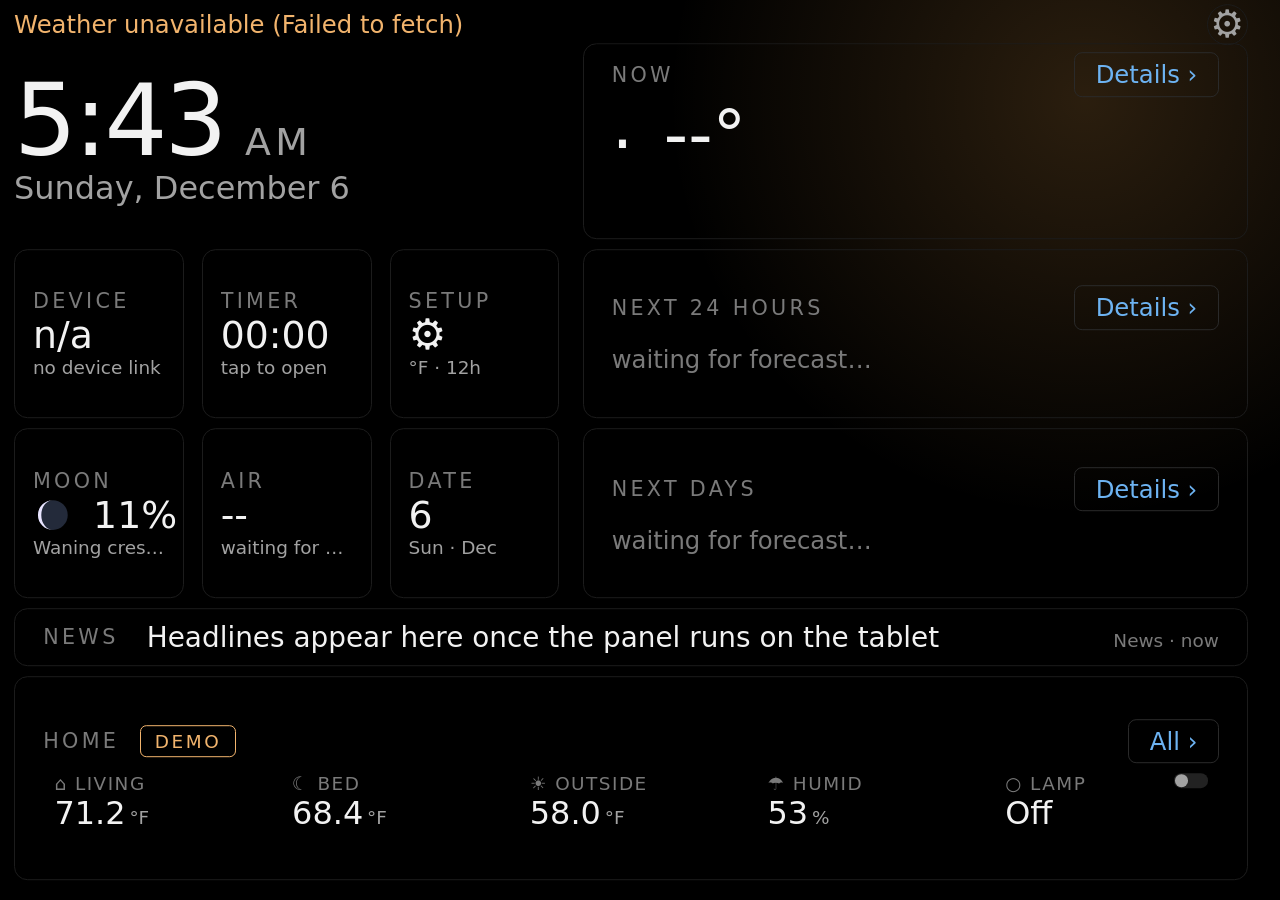
==== commit 23b7bfa6: "Teach the shell to fetch: CORS dies, Home Assistant live works, News arrives The page is file:// so " ====
--- a/inky-oled/assets/index.html
+++ b/inky-oled/assets/index.html
@@ -192,6 +192,13 @@
       </section>
     </div>
 
+    <!-- ---- 12. news ticker: one line, rotates through the freshest headlines ---- -->
+    <section class="card tappable news-card" data-widget="news" data-open="news"
+             aria-label="News headlines">
+      <span class="card-label">News</span>
+      <div id="news-line" class="news-line"><span class="news-t muted">waiting for headlines&hellip;</span></div>
+    </section>
+
     <!-- Shown only when every widget is switched off, so an all-hidden dashboard reads as
          a deliberate state instead of a crashed app. Toggled by WP applyVisibility(). -->
     <div id="empty" class="empty" hidden>
@@ -298,6 +305,15 @@
   <section class="panel" data-panel="calendar">
     <header class="panel-head">
       <div><h1 class="panel-title">Calendar</h1><p class="panel-sub" data-sub></p></div>
+      <button class="close-btn tappable" data-close aria-label="Close">&#10005;</button>
+    </header>
+    <div class="panel-body" data-body></div>
+    <footer class="panel-foot"><button class="wide-btn tappable" data-close>&larr; Dashboard</button></footer>
+  </section>
+
+  <section class="panel" data-panel="news">
+    <header class="panel-head">
+      <div><h1 class="panel-title">News</h1><p class="panel-sub" data-sub></p></div>
       <button class="close-btn tappable" data-close aria-label="Close">&#10005;</button>
     </header>
     <div class="panel-body" data-body></div>
@@ -365,6 +381,7 @@
 <script src="wx-moon.js"></script>
 <script src="wx-air.js"></script>
 <script src="wx-calendar.js"></script>
+<script src="wx-news.js"></script>
 <script src="wx-settings.js"></script>
 <script src="wx-sky.js"></script>
 </body>
--- a/inky-oled/assets/style.css
+++ b/inky-oled/assets/style.css
@@ -1180,6 +1180,20 @@
   filter: drop-shadow(0 0 2.5vh rgba(233, 229, 255, 0.16));
 }
 
+/* ---- news ticker ---- */
+.news-card { flex-direction: row; align-items: center; gap: 2.2vw; padding: var(--pad-row) 2.2vw; }
+.news-line { display: flex; min-width: 0; flex: 1 1 auto; align-items: baseline; gap: 1.6vw; }
+.news-t {
+  min-width: 0; flex: 1 1 auto;
+  white-space: nowrap; overflow: hidden; text-overflow: ellipsis;
+  font-size: var(--fs-body);
+}
+.news-meta { flex: 0 0 auto; color: var(--dimmer); font-size: var(--fs-caption); }
+.news-row { padding: 1.05vh 0; border-bottom: 1px solid var(--card-line); }
+.news-row:last-child { border-bottom: none; }
+.news-row-t { font-size: var(--fs-body); }
+.news-row-m { font-size: var(--fs-caption); color: var(--dimmer); margin-top: 0.2vh; }
+
 /* ---- calendar ---- */
 .cal-nav { display: flex; align-items: center; justify-content: space-between; gap: 2vw; margin: 0.4vh 0 0.8vh; }
 .cal-title { font-size: var(--fs-title); font-weight: 300; text-align: center; flex: 1 1 auto; }
@@ -1230,11 +1244,12 @@
   #home {
     display: grid;
     grid-template-columns: 1fr 1.22fr;
-    grid-template-rows: 1.15fr 1fr 1fr 1.5fr;
+    grid-template-rows: 1.15fr 1fr 1fr auto 1.2fr;
     grid-template-areas:
       "clock   weather"
       "row3a   hourly"
       "row3b   daily"
+      "news    news"
       "sensors sensors";
     gap: 1.1vh 1.8vw;
   }
@@ -1243,6 +1258,7 @@
   #home > .card[data-widget="hourly"]  { grid-area: hourly; }
   #home > .card[data-widget="daily"]   { grid-area: daily; }
   #home > .card[data-widget="sensors"] { grid-area: sensors; }
+  #home > .card[data-widget="news"]    { grid-area: news; }
   #home > .row3:nth-of-type(1) { grid-area: row3a; }
   #home > .row3:nth-of-type(2) { grid-area: row3b; }
   #home > .empty { grid-area: 1 / 1 / -1 / -1; }
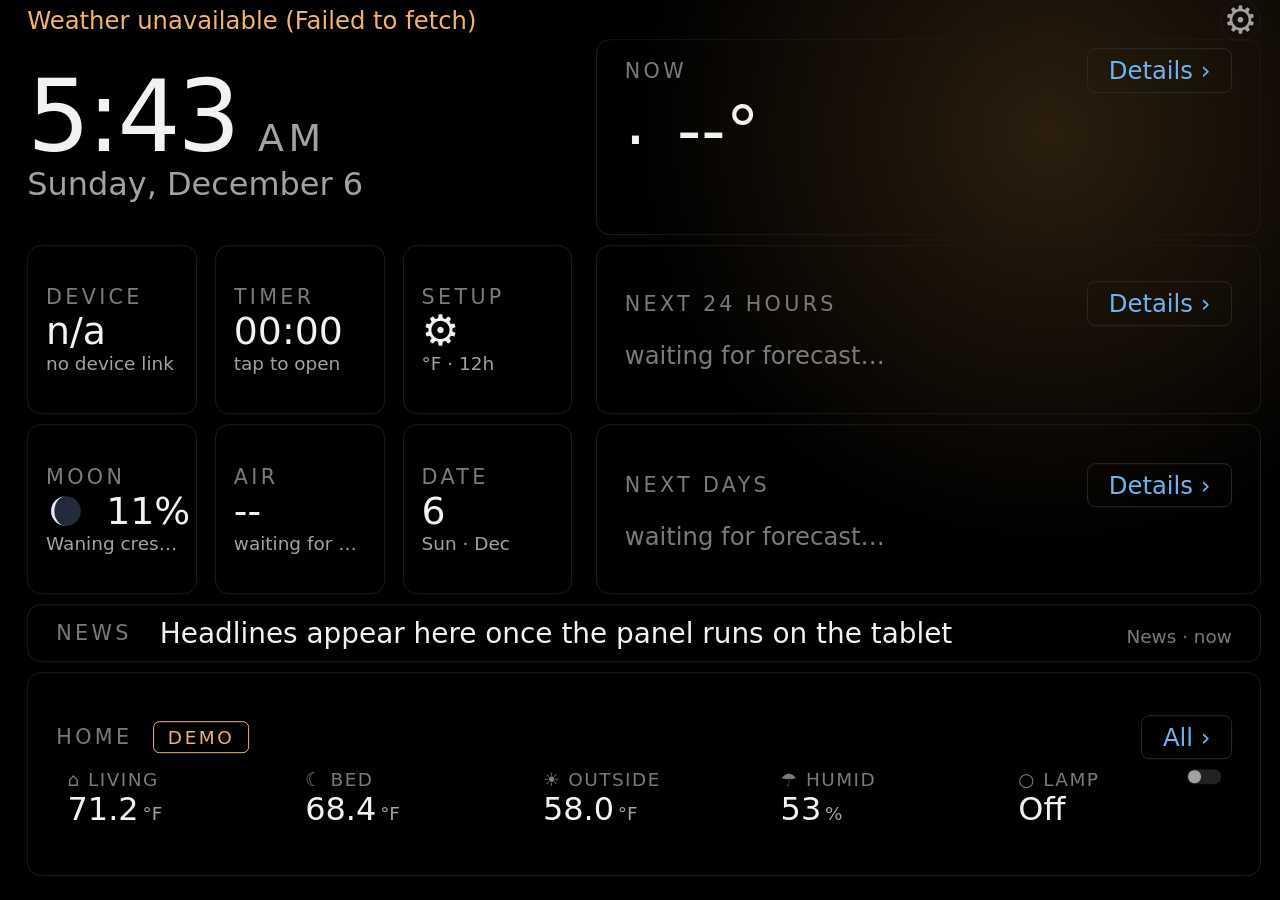
==== commit 8f0d2a5c: "Screens that slide like InkyPi's playlist, and a 500-line budget for every file The InkyPi behaviour" ====
--- a/inky-oled/assets/index.html
+++ b/inky-oled/assets/index.html
@@ -39,6 +39,9 @@
 <meta http-equiv="Content-Security-Policy" content="default-src 'none'; script-src 'self'; style-src 'self' 'unsafe-inline'; img-src 'self' data:; font-src 'self'; connect-src 'self' http: https:; base-uri 'none'; form-action 'none'">
 <title>Wall Panel</title>
 <link rel="stylesheet" href="style.css">
+<link rel="stylesheet" href="style-home.css">
+<link rel="stylesheet" href="style-panels.css">
+<link rel="stylesheet" href="style-theme.css">
 </head>
 <body>
 
@@ -333,6 +336,9 @@
 
 <!-- transient confirmation for actions that have no other visible result -->
 <div id="toast" class="toast" role="status" aria-live="polite"></div>
+
+<!-- position dots: which screen of the carousel you are on; decorative, fades out -->
+<div id="dots" aria-hidden="true"></div>
 
 <!-- Countdown alarm overlay — full-screen so it is impossible to miss across the room.
      data-act on the overlay itself as well as on the button, for two reasons. First, both
@@ -369,6 +375,8 @@
      the fact that every one of them exists. -->
 <script src="config.js"></script>
 <script src="app.js"></script>
+<script src="app-view.js"></script>
+<script src="app-touch.js"></script>
 <script src="wx-ui.js"></script>
 <script src="wx-icons.js"></script>
 <script src="wx-clock.js"></script>
@@ -376,13 +384,16 @@
 <script src="wx-weather.js"></script>
 <script src="wx-hourly.js"></script>
 <script src="wx-daily.js"></script>
+<script src="wx-sensors-demo.js"></script>
 <script src="wx-sensors.js"></script>
+<script src="wx-sensors-panel.js"></script>
 <script src="wx-system.js"></script>
 <script src="wx-moon.js"></script>
 <script src="wx-air.js"></script>
 <script src="wx-calendar.js"></script>
 <script src="wx-news.js"></script>
 <script src="wx-settings.js"></script>
+<script src="wx-carousel.js"></script>
 <script src="wx-sky.js"></script>
 </body>
 </html>
--- a/inky-oled/assets/style.css
+++ b/inky-oled/assets/style.css
@@ -320,961 +320,3 @@
 .badge-demo  { color: var(--warn); }
 .badge-live  { color: var(--ok); }
 .badge-stale { color: var(--warn); }
-
-/* ---------- 1. clock ---------- */
-.card-clock, .card[data-widget="clock"] { border: none; padding-left: 0; }
-.clock-row { display: flex; align-items: baseline; }
-.time {
-  font-size: var(--fs-display);
-  font-weight: 200;
-  line-height: 0.92;
-  letter-spacing: -0.03em;
-  font-variant-numeric: tabular-nums;
-}
-/* AM/PM and the seconds sit on ONE baseline beside the digits, never stacked.
-   Stacking them was a hard layout failure, not a cosmetic one: in 12-hour mode with
-   seconds on, .clock-side became a two-line column (AM above :24) and grew the clock
-   block by ~59 device px. The home column only carries ~58 px of slack, so the third
-   line of the DEVICE / TIMER / SETTINGS tiles fell off the bottom of the frame — and
-   12-hour is the default. Row layout costs zero extra height in all four combinations
-   of 12h/24h x seconds on/off.
-   :empty still matters — whichever of the two is absent must not reserve its gap.
-
-   Horizontal order and spacing matter as much as the baseline: seconds trail the digits
-   directly (a ~2px hair, so "2:33" + ":01" reads as one number) and the meridiem follows
-   after a real gap. Reversed, with the seconds after AM and a 19 device px gap in front of
-   them, the row read as "2:33 AM :01" — a detached fragment rather than a clock. .clock-row
-   therefore carries no gap of its own; whichever of the two side items survives brings its
-   own left margin, so :empty collapsing cannot leave a stray gap. */
-.clock-side { display: flex; flex-direction: row; align-items: baseline; }
-.ampm:empty, .secs:empty { display: none; }
-.ampm {
-  font-size: var(--fs-title-sm);
-  font-weight: 300;
-  color: var(--dim);
-  letter-spacing: 0.12em;
-  margin-left: 1.6vw;
-}
-.secs {
-  font-size: var(--fs-title-sm);
-  font-weight: 300;
-  color: var(--dimmer);
-  font-variant-numeric: tabular-nums;
-  margin-left: 0.25vw;
-}
-.date { font-size: var(--fs-body-lg); font-weight: 300; color: var(--dim); margin-top: 0.4vh; }
-
-/* ---------- 3. weather now ---------- */
-.wx-main { display: flex; align-items: center; gap: 2.4vw; }
-/* The glyph is vertically centred against the whole TEXT BLOCK — the big temperature plus
-   the condition line under it — which is geometrically right and optically wrong: the eye
-   pairs the glyph with the number, and it was measured sitting 19 device px below the
-   digits' optical centre. Nudged back onto the digits with a transform, so nothing about
-   the row's layout or its height budget changes. Same correction, same amount, on the
-   panel heroes (.big-readout.hero .big-icon), because they are the same object magnified. */
-.wx-icon {
-  font-size: var(--fs-hero);
-  line-height: 1;
-  flex: 0 0 auto;
-  transform: translateY(-0.75vh);
-}
-.wx-block { flex: 0 0 auto; }
-.wx-temp {
-  font-size: var(--fs-hero);
-  font-weight: 200;
-  line-height: 1;
-  font-variant-numeric: tabular-nums;
-}
-.wx-desc { font-size: var(--fs-note); color: var(--dim); margin-top: 0.3vh; }
-.wx-quick {
-  margin-left: auto;
-  display: flex;
-  flex-direction: column;
-  gap: 0.2vh;
-  text-align: right;
-}
-.wxq { font-size: var(--fs-note); }
-.wxq-k { color: var(--dimmer); margin-right: 0.8vw; }
-.wxq-v { color: var(--fg); font-variant-numeric: tabular-nums; }
-.wx-meta { font-size: var(--fs-label); letter-spacing: 0.02em; color: var(--dimmer); margin-top: 0.6vh; }
-
-/* ---------- 4. hourly strip ----------
-   A horizontal scroller always cuts its last chip somewhere; the only question is whether
-   the cut reads as "there is more this way" or as "this is broken". It read as broken: in
-   24-hour mode the eighth chip was sliced through the middle of a digit at the card's
-   right edge, so 20:00 rendered as a sheared "2" hard against the border. (12-hour mode
-   happened to land cleanly on "7 P" and so hid it.) The mask dissolves the last 4vw
-   instead of guillotining it, which is the whole convention for "this list continues".
-   A mask rather than the gradient overlay used on the panel edges, because a chip may be
-   mid-scroll under it and the .hr.now background is not --bg. */
-.hstrip {
-  display: flex;
-  gap: 1.1vw;
-  overflow-x: auto;
-  scroll-snap-type: x proximity;
-  -webkit-overflow-scrolling: touch;
-  padding-bottom: 0.4vh;
-  -webkit-mask-image: linear-gradient(to right, #000 calc(100% - 4vw), transparent 100%);
-  mask-image: linear-gradient(to right, #000 calc(100% - 4vw), transparent 100%);
-}
-.hr {
-  flex: 0 0 auto;
-  min-width: 11.4vw;   /* 81 CSS px = 182 device px wide */
-  scroll-snap-align: start;
-  display: flex;
-  flex-direction: column;
-  align-items: center;
-  gap: 0.2vh;
-  padding: var(--pad-chip) 0.5vw;
-  border-radius: 1vh;
-  border: 1px solid transparent;
-}
-.hr.now { border-color: var(--card-line2); background: rgba(109, 179, 242, 0.07); }
-.hr-i { font-size: var(--fs-body-lg); line-height: 1.1; }
-.hr-d { font-size: var(--fs-body); font-variant-numeric: tabular-nums; }
-.hr-p { font-size: var(--fs-caption); color: var(--dimmer); font-variant-numeric: tabular-nums; }
-.hr-p.wet { color: var(--accent); }
-
-/* ---------- 5. daily forecast ---------- */
-.forecast { display: flex; gap: 1vw; justify-content: space-between; }
-.fc-day {
-  flex: 1 1 0;
-  min-width: 0;
-  text-align: center;
-  display: flex;
-  flex-direction: column;
-  gap: 0.2vh;
-  padding: var(--pad-chip) 0.3vw;
-  border-radius: 1vh;
-}
-.fc-icon { font-size: var(--fs-body-lg); line-height: 1.1; }
-.fc-hi   { font-size: var(--fs-body); font-variant-numeric: tabular-nums; }
-.fc-lo   { font-size: var(--fs-note); color: var(--dim); font-variant-numeric: tabular-nums; }
-
-/* ---------- 6. Home Assistant sensors ----------
-   Five across so nine entities land in two rows; the card cannot afford a third. */
-.sensors {
-  display: grid;
-  grid-template-columns: repeat(5, 1fr);
-  gap: 0.5vh 1vw;
-}
-.sensor {
-  display: flex;
-  flex-direction: column;
-  gap: 0.1vh;
-  padding: var(--pad-chip) 0.8vw;
-  border-radius: 1vh;
-  border: 1px solid transparent;
-  min-width: 0;
-  position: relative;
-}
-.sensor.on { border-color: rgba(125, 224, 141, 0.35); background: rgba(125, 224, 141, 0.07); }
-.sensor.alertish { border-color: rgba(242, 180, 109, 0.4); }
-/* line-height is pinned, not `normal`: these labels lead with symbol-font glyphs
-   (house / moon / sun / umbrella / bolt / circle / diamond / bar) and a fallback font's
-   ascent+descent metrics were inflating the line box, which multiplied across two rows
-   of tiles and helped push the bottom of the home column off the frame. */
-.sensor-label {
-  line-height: 1.15;
-  white-space: nowrap;
-  overflow: hidden;
-  text-overflow: ellipsis;
-}
-/* keep the label clear of the switch pill parked in the tile's top-right corner */
-.sensor.has-sw .sensor-label { padding-right: 3.8vw; }
-.sensor-value {
-  font-size: var(--fs-body-lg);
-  font-weight: 200;
-  line-height: 1.15;
-  font-variant-numeric: tabular-nums;
-  white-space: nowrap;
-  transition: color var(--dur-ui) var(--ease);
-}
-.sensor-unit { font-size: var(--fs-caption); color: var(--dim); margin-left: 0.3vw; }
-
-/* ---------- a Home Assistant reading that is no longer being refreshed ----------
-   An expired token 401s every poll and the app kept painting the last-good numbers, so an
-   overnight expiry left a wall of plausible-but-wrong values with nothing to say so. The
-   tile keeps the number (blanking it would be worse — you lose the last thing that WAS
-   true) and drops it to the label's own brightness, which reads across a room as "this is
-   not live" without inventing a second colour. The card-level `stale` badge beside HOME is
-   the part you see first; it is the same badge the weather card has used all along. */
-.sensor.stale { border-color: rgba(242, 180, 109, 0.35); }
-.sensor.stale .sensor-value,
-.sensor.stale .sensor-unit { color: var(--dimmer); }
-.sensor-sw {
-  position: absolute;
-  top: 0.5vh; right: 0.8vw;
-  width: 3vw; height: 1.6vh;
-  border-radius: 0.8vh;
-  background: #222;
-}
-.sensor-sw span {
-  display: block;
-  width: 1.4vh; height: 1.4vh;
-  margin: 0.1vh;
-  border-radius: 50%;
-  background: var(--dim);
-  transition: transform var(--dur-ui) var(--ease), background-color var(--dur-ui) var(--ease);
-}
-.sensor.on .sensor-sw { background: rgba(125, 224, 141, 0.25); }
-.sensor.on .sensor-sw span { background: var(--ok); transform: translateX(calc(3vw - 1.6vh)); }
-
-/* ---------- 7/2/8. mini tiles ---------- */
-.row3 { flex: 0 0 auto; display: flex; gap: 1.4vw; min-width: 0; }
-.card.mini { flex: 1 1 0; min-width: 0; padding: var(--pad-tile) 1.4vw; align-items: flex-start; }
-.mini-head { line-height: 1.2; }
-/* D8 — the three tiles are one object repeated, so their three lines are pinned rather than
-   left to whatever each happens to contain. The value line carries a percentage, a clock and
-   a gear glyph, and a glyph's ink box is nothing like a digit's: the LINE BOX is fixed here
-   (so the sub-line underneath sits on one baseline across all three tiles regardless), and
-   the glyph is separately given the ~12% it needs to match a digit's cap height optically.
-   Without the fixed box the settings tile's third line drifted whenever the gear's font
-   fell back to a different family. */
-.mini-big {
-  font-size: var(--fs-title-sm);
-  font-weight: 200;
-  height: calc(var(--fs-title-sm) * 1.15);
-  display: flex;
-  align-items: center;
-  font-variant-numeric: tabular-nums;
-}
-.mini-big.glyph { font-size: calc(var(--fs-title-sm) * 1.12); line-height: 1; }
-.mini-big.alert { color: var(--danger); animation: pulse var(--dur-pulse) infinite; }
-.mini-head { max-width: 100%; white-space: nowrap; overflow: hidden; text-overflow: ellipsis; }
-.mini-big { white-space: nowrap; }
-.mini-sub {
-  font-size: var(--fs-caption);
-  color: var(--dim);
-  white-space: nowrap;
-  overflow: hidden;
-  text-overflow: ellipsis;
-  max-width: 100%;
-}
-
-/* Never fades below 0.6 — the alarm has to stay legible in any single frame, including
-   whatever instant a screenshot happens to catch. */
-@keyframes pulse { 0%, 100% { opacity: 1; } 50% { opacity: 0.6; } }
-
-/* ============================================================================
-   PANEL LAYER — full-screen detail views
-   ============================================================================ */
-/* Drifts with the home view (see #drift). The transform makes this a containing block for
-   its own fixed descendants — there are none; .panel is absolute and inset:0 either way. */
-#panels {
-  position: fixed;
-  inset: 0;
-  pointer-events: none;
-  z-index: 50;
-  transition: transform var(--dur-drift) ease-in-out;
-}
-
-.panel {
-  position: absolute;
-  inset: 0;
-  background: var(--bg);
-  display: flex;
-  flex-direction: column;
-  opacity: 0;
-  visibility: hidden;
-  pointer-events: none;
-  transform: translateY(2.4vh);
-  transition: opacity var(--dur-ui) var(--ease), transform var(--dur-ui) var(--ease);
-}
-/* is-mounted is the 240ms window in which the panel is still painted; is-open is the window
-   in which it is the thing you are looking at. pointer-events belongs on the second, not the
-   first: while it hung off is-mounted, a panel that had already been closed and faded to
-   invisible went on eating taps for 240ms, so tapping "← Dashboard" and then immediately
-   tapping a card did nothing at all (a 350ms pause worked). */
-.panel.is-mounted { visibility: visible; }
-.panel.is-open { opacity: 1; transform: translateY(0); pointer-events: auto; }
-
-.panel-head {
-  flex: 0 0 auto;
-  display: flex;
-  align-items: center;
-  justify-content: space-between;
-  gap: 2vw;
-  padding: 1.8vh 3vw 1.4vh;
-  border-bottom: 1px solid var(--card-line);
-}
-.panel-title { font-size: var(--fs-title); font-weight: 300; letter-spacing: -0.01em; }
-.panel-sub { font-size: var(--fs-note); color: var(--dimmer); margin-top: 0.3vh; }
-
-.close-btn {
-  flex: 0 0 auto;
-  width: 7vh;
-  height: 7vh;
-  border-radius: 50%;
-  border: 1px solid var(--card-line2);
-  color: var(--fg);
-  font-size: var(--fs-title);
-  line-height: 1;
-  display: flex;
-  align-items: center;
-  justify-content: center;
-}
-
-/* The scrollport sits between two hairline dividers and its content passes under both.
-   Untreated, a row caught mid-scroll is chopped straight through the glyphs by an
-   unrelated 1px line, and content cut off mid-glyph reads as broken rather than as
-   scrolled. Two measured cases: the hourly list shearing under the header, and the Device
-   panel opening with a row of stat values bisected by the footer.
-
-   The bottom padding is a whole line taller than the top, so the last row of a panel that
-   only just fits stops short of the footer instead of sitting on it. The fades themselves
-   are on the head and foot below — as overlays rather than as a mask on this element,
-   because a mask here would also wash out the timer's sticky control block. */
-.panel-body {
-  flex: 1 1 auto;
-  min-height: 0;
-  overflow-y: auto;
-  padding: 1.6vh 3vw 3.4vh;
-  -webkit-overflow-scrolling: touch;
-}
-
-/* Black-to-transparent overlays hanging off each divider, so whatever crosses it
-   dissolves. This works as a mask would ONLY because the background is a true #000 —
-   which it is, deliberately, on an OLED panel — so it is written against --bg rather than
-   against a literal, and a lightened theme would need a real mask instead.
-   pointer-events:none: these sit over the scrollport and must not eat a drag. */
-.panel-head, .panel-foot { position: relative; z-index: 4; }
-.panel-head::after, .panel-foot::before {
-  content: "";
-  position: absolute;
-  left: 0;
-  right: 0;
-  height: 2vh;
-  pointer-events: none;
-}
-.panel-head::after { top: 100%; background: linear-gradient(to bottom, var(--bg), transparent); }
-.panel-foot::before { bottom: 100%; background: linear-gradient(to top, var(--bg), transparent); }
-
-/* Control block pinned under the panel header while only the list below it scrolls.
-   Past ~9 laps the stopwatch readout and the Lap button used to scroll off the top, so
-   looking at lap 1 cost you both the running time and the button you needed next.
-   The negative margins cancel .panel-body's padding so the opaque background reaches the
-   full width of the scrollport; the matching padding puts the inset back visually.
-   Without that, rows scrolled up through the 1.6vh gap above the pinned block. */
-.stick {
-  position: sticky;
-  top: 0;
-  z-index: 3;
-  background: var(--bg);
-  margin: -1.6vh -3vw 0;
-  padding: 1.6vh 3vw 0.8vh;
-  border-bottom: 1px solid var(--card-line);
-}
-
-.panel-foot { flex: 0 0 auto; padding: 1vh 3vw 1.8vh; border-top: 1px solid var(--card-line); }
-.wide-btn {
-  display: block;
-  width: 100%;
-  padding: var(--pad-control) 0;
-  text-align: center;
-  font-size: var(--fs-body-lg);
-  color: var(--accent);
-  border: 1px solid var(--card-line2);
-  border-radius: 1.3vh;
-}
-
-/* ---------- panel content blocks ---------- */
-/* 1.6vh, not 2: with the hero laid out as a row and the grids running three across, the
-   Conditions panel came to within about one stat row of fitting its screen. This is the
-   last 1.6vh x 4 sections that closes it, and it costs nothing anywhere else — the gap
-   between a section's last value and the next section's heading is still ~2.6vh once the
-   stat cell's own bottom padding is counted. */
-.psec { margin-top: 1.6vh; }
-.psec-t { margin-bottom: 1vh; }   /* size/weight/tracking/colour: see the label recipe */
-
-/* ---------- the one hero block ----------
-   Every panel opens with the same object: a glyph, the one number the screen is about, and
-   a line of context. Two layouts, and which one a panel gets is decided by whether it has a
-   glyph at all, not by taste:
-
-     .hero      glyph BESIDE the number (weather, hourly, daily, HA, device). The stacked
-                version spent ~8vh on a line that carries no information the words below it
-                do not, and Conditions was overflowing its screen by roughly that much. It
-                also matches the home Now card, which has always put the two side by side.
-     plain      no glyph: the number is the whole hero (timer). */
-.big-readout {
-  text-align: center;
-  padding: 1.4vh 0 1.8vh;
-  border-bottom: 1px solid var(--card-line);
-}
-.big-readout.hero {
-  display: flex;
-  align-items: center;
-  justify-content: center;
-  gap: 4vw;
-  text-align: left;
-  padding: 1vh 0 1.4vh;
-}
-.big-readout.hero .big-icon {
-  flex: 0 0 auto;
-  font-size: var(--fs-hero);
-  transform: translateY(-0.75vh);   /* see .wx-icon — optical, not geometric, centring */
-}
-.big-readout.hero .big-time { font-size: var(--fs-display); }
-.hero-text { min-width: 0; }
-
-.big-icon { font-size: var(--fs-display); line-height: 1; }
-.big-time {
-  font-size: var(--fs-display);
-  font-weight: 200;
-  line-height: 1.05;
-  font-variant-numeric: tabular-nums;
-  letter-spacing: -0.02em;
-}
-.big-time.mono { font-variant-numeric: tabular-nums; letter-spacing: 0.01em; }
-.big-sub { font-size: var(--fs-body); color: var(--dim); margin-top: 0.6vh; }
-.dim { color: var(--dim); }
-.muted { font-size: var(--fs-note); color: var(--dimmer); line-height: 1.5; margin-top: 0.8vh; }
-/* One-line notice for a panel that is not showing live data — the demo simulator, or a
-   Home Assistant feed that has stopped answering. Sized as a note, not as body copy: it
-   explains a state, it is not something to read. */
-.demo-note {
-  font-size: var(--fs-note);
-  color: var(--warn);
-  line-height: 1.45;
-  border: 1px solid rgba(242, 180, 109, 0.3);
-  border-radius: 1.1vh;
-  padding: 1.2vh 2vw;
-  margin-bottom: 1.4vh;
-}
-
-.stat-grid { display: grid; grid-template-columns: repeat(2, 1fr); gap: 1.1vh 3vw; }
-/* Three across for the panels whose values are short (a percentage, a temperature, a wind
-   speed). Two columns made Conditions 111vh of an 100vh screen; three fits it in one
-   screenful with the same type, the same rhythm and no scrolling. Panels with long values
-   — a timezone, an entity id, a storage figure — stay on two. */
-.stat-grid.cols3 { grid-template-columns: repeat(3, 1fr); gap: 1.1vh 2.2vw; }
-.stat { border-bottom: 1px solid var(--card-line); padding-bottom: 0.8vh; min-width: 0; }
-.stat-v {
-  font-size: var(--fs-title-sm);
-  font-weight: 300;
-  font-variant-numeric: tabular-nums;
-  overflow-wrap: anywhere;
-}
-.stat-x { font-size: var(--fs-label); letter-spacing: 0.02em; color: var(--dim); }
-
-.wind-arrow { display: inline-block; }
-
-.bar {
-  height: 1.6vh;
-  border-radius: 0.8vh;
-  background: #191919;
-  overflow: hidden;
-  margin: 1vh 0;
-}
-.bar-fill { height: 100%; background: var(--dim); transition: width var(--dur-fill) var(--ease); }
-.bar-fill.accent { background: var(--accent); }
-.bar-fill.danger { background: var(--danger); }
-
-.btn-row { display: flex; flex-wrap: wrap; gap: 1.4vw; margin-top: 1.6vh; }
-.btn {
-  flex: 1 1 auto;
-  min-width: 18vw;
-  padding: var(--pad-control) 1.6vw;
-  text-align: center;
-  font-size: var(--fs-body-lg);
-  border: 1px solid var(--card-line2);
-  border-radius: 1.3vh;
-  color: var(--fg);
-}
-.btn.primary { color: var(--ok); border-color: rgba(125, 224, 141, 0.45); }
-.btn.danger  { color: var(--danger); border-color: rgba(242, 109, 109, 0.45); }
-.btn.off     { color: var(--dimmer); }
-
-.chip-row { display: flex; flex-wrap: wrap; gap: 1.2vw 1.2vw; }
-/* A wrapping flex row breaks wherever the text happens to run out, which for the nine
-   Home Assistant entities meant 4 + 4 + 1 and for the eight timer presets 6 + 2 — a last
-   row holding one or two items under a row of eight reads as something that failed to
-   finish rather than as a deliberate grid. Where the count is known and fixed, the row
-   becomes a grid and the break is chosen instead of discovered. */
-.chip-row.cols3 { display: grid; grid-template-columns: repeat(3, 1fr); }
-.chip-row.cols4 { display: grid; grid-template-columns: repeat(4, 1fr); }
-.chip-row.cols3 .chip, .chip-row.cols4 .chip {
-  flex: initial;
-  min-width: 0;
-  text-align: center;
-  overflow: hidden;
-  text-overflow: ellipsis;
-  white-space: nowrap;
-}
-.chip {
-  flex: 0 0 auto;
-  /* 1.9vw of side padding, not 2.2: the ramp moved chips a step up in size, and the nine
-     Home Assistant entity chips spilled onto a third row. Height is untouched — the row is
-     5.4vh ≈ 138 device px, comfortably over the 88 px minimum. */
-  padding: var(--pad-row) 1.9vw;
-  font-size: var(--fs-body);
-  border: 1px solid var(--card-line2);
-  border-radius: 1.2vh;
-  color: var(--dim);
-  min-width: 0;
-}
-.chip.on { color: var(--fg); border-color: var(--accent); background: rgba(109, 179, 242, 0.1); }
-
-/* Segmented control — the ONLY paired-button idiom left in the app, and it is reserved for
-   a genuine either/or with two named values (°F/°C, 12-hour/24-hour). Anything that is
-   merely on or off is a .switch row instead; see D1 in the design notes. Two idioms for one
-   concept, 20 cm apart on the same screen, was the worst thing on the Settings panel. */
-.seg { display: flex; gap: 1.2vw; }
-.seg-b {
-  flex: 1 1 0;
-  padding: var(--pad-control) 1vw;
-  text-align: center;
-  font-size: var(--fs-body-lg);
-  color: var(--dim);
-  border: 1px solid var(--card-line2);
-  border-radius: 1.3vh;
-}
-.seg-b.on { color: var(--fg); border-color: var(--accent); background: rgba(109, 179, 242, 0.12); }
-
-/* ---------- switch rows ----------
-   The single idiom for every on/off in the app: seconds, screen drift, and each widget's
-   visibility. Full-row target (>= 88 device px tall), label on the left, knob on the right,
-   and the knob SLIDES rather than snapping — a switch that teleports reads as a redraw, not
-   as something you did. */
-.srows { display: flex; flex-direction: column; }
-.srow {
-  display: flex;
-  align-items: center;
-  justify-content: space-between;
-  gap: 3vw;
-  padding: var(--pad-control) 1vw;
-  border-bottom: 1px solid var(--card-line);
-  border-radius: 0.8vh;
-  width: 100%;
-}
-.srow-t { display: flex; flex-direction: column; min-width: 0; }
-.srow-k { font-size: var(--fs-body-lg); }
-/* Where a switch needs a reason, it gets ONE line here rather than a paragraph underneath.
-   The burn-in control used to carry five lines of body copy explaining AMOLED ghosting on a
-   settings screen; the full version lives in INTERACTIVE.md, where somebody who wants it
-   will be. */
-.srow-x { font-size: var(--fs-note); color: var(--dimmer); margin-top: 0.2vh; line-height: 1.3; }
-.switch {
-  flex: 0 0 auto;
-  width: 10vw;
-  height: 3.4vh;
-  border-radius: 1.7vh;
-  background: #202020;
-  border: 1px solid var(--card-line2);
-  padding: 0.25vh;
-  transition: background-color var(--dur-ui) var(--ease),
-              border-color var(--dur-ui) var(--ease);
-}
-.switch span {
-  display: block;
-  width: 2.7vh; height: 2.7vh;
-  border-radius: 50%;
-  background: var(--dimmer);
-  transition: transform var(--dur-ui) var(--ease), background-color var(--dur-ui) var(--ease);
-}
-.switch.on { background: rgba(109, 179, 242, 0.25); border-color: var(--accent); }
-.switch.on span { background: var(--accent); transform: translateX(calc(10vw - 3.6vh)); }
-
-/* ---------- stopwatch / timer panel ----------
-   D2: this screen was ~55% empty black below "Tap Lap while running to split.", while
-   Conditions two taps away was overflowing. Both were the same failure — no panel had a
-   declared vertical strategy — so this one now has an explicit one:
-
-     the readout is the largest type in the app (--fs-display-xl). It is the entire point of
-       the screen and it used to be optically SMALLER than the home clock, because 00:00.0 is
-       seven glyphs where 12:25 is five;
-     the pinned control cluster keeps its intrinsic height;
-     the lap list takes everything that is left, and when there are no laps its one line of
-       guidance is centred in that space instead of hugging the top of a black rectangle.
-
-   The body is a flex column for the third point. position:sticky on .stick still pins,
-   because the scroll container is unchanged — only the layout of its children is. */
-.panel[data-panel="timer"] .panel-body { display: flex; flex-direction: column; }
-.panel[data-panel="timer"] .stick { flex: 0 0 auto; }
-.laps-sec { flex: 1 1 auto; display: flex; flex-direction: column; min-height: 0; }
-.laps-sec .laps { flex: 0 0 auto; }
-/* the no-laps hint, centred in whatever the list is not using */
-.laps-hint { flex: 1 1 auto; display: flex; align-items: center; justify-content: center; }
-.laps-hint .muted { margin-top: 0; text-align: center; }
-#tmr-disp { font-size: var(--fs-display-xl); }
-
-.laps { display: flex; flex-direction: column; }
-.lap {
-  display: flex;
-  justify-content: space-between;
-  gap: 3vw;
-  padding: var(--pad-row) 0.5vw;
-  border-bottom: 1px solid var(--card-line);
-  font-size: var(--fs-body-lg);
-}
-.lap-n { color: var(--dimmer); }
-.lap-d { color: var(--dim); }
-.mono { font-variant-numeric: tabular-nums; }
-
-/* hourly panel list */
-.hrows { display: flex; flex-direction: column; }
-.hrow {
-  display: flex;
-  align-items: center;
-  gap: 2vw;
-  padding: var(--pad-row) 1vw;
-  border-bottom: 1px solid var(--card-line);
-  border-radius: 0.8vh;
-}
-.hrow.sel { background: rgba(109, 179, 242, 0.1); }
-.hrow-t { flex: 0 0 12vw; font-size: var(--fs-body); color: var(--dim); font-variant-numeric: tabular-nums; }
-/* A FIXED basis, like every other column in this row. It was `flex: 0 0 auto`, so the
-   glyph column was as wide as whatever glyph happened to be in it — and a sun, a moon and
-   a cloud are not the same width. The bars beside them therefore started at three
-   different x positions (measured: 356 / 382 / 391 device px, a 35 px swing) purely
-   according to the weather. A bar chart's baseline cannot move per row: that is the one
-   thing a bar chart is. Centred, because the glyph no longer fills its column. */
-.hrow-i {
-  flex: 0 0 7vw;
-  text-align: center;
-  font-size: var(--fs-title-sm);
-}
-.hrow-bar { flex: 1 1 auto; height: 0.9vh; background: #151515; border-radius: 0.5vh; overflow: hidden; }
-.hrow-bar span { display: block; height: 100%; background: var(--accent); opacity: .55; }
-.hrow-d { flex: 0 0 11vw; text-align: right; font-size: var(--fs-body-lg); font-variant-numeric: tabular-nums; }
-.hrow-p { flex: 0 0 10vw; text-align: right; font-size: var(--fs-note); color: var(--dimmer); }
-.hrow-p.wet { color: var(--accent); }
-
-/* daily panel hour bars — see the block comment in wx-daily.js paintPanel().
-   The chart's two jobs on a wall are "when is it warm" and "how warm"; it does not need to
-   be lit to do either. A 24-column solid accent fill measured 5.97% accent coverage, 54x
-   the home screen and the largest bright area anywhere in the app, on an OLED panel whose
-   stylesheet header says in as many words to avoid large bright fills. Same silhouette,
-   roughly a tenth of the lit pixels: a dim column with a bright 0.35vh cap, which is what
-   the eye traces anyway. */
-.daybars {
-  display: flex;
-  gap: 0.5vw;
-  align-items: flex-end;
-  height: 22vh;
-  overflow-x: auto;
-  /* the bottom row is the TIME AXIS and it is the point of the chart; the panel body's
-     own bottom padding is what stops the footer cutting through it */
-  padding-bottom: 0.2vh;
-}
-.daybar { flex: 1 0 3.4vw; display: flex; flex-direction: column; height: 100%; }
-.daybar-v {
-  font-size: var(--fs-caption);
-  color: var(--dim);
-  text-align: center;
-  height: 2vh;
-  font-variant-numeric: tabular-nums;
-}
-.daybar-c { flex: 1 1 auto; display: flex; align-items: flex-end; }
-.daybar-c div {
-  width: 100%;
-  background: linear-gradient(to bottom,
-    var(--temp-warm) 0, var(--temp-warm) 0.35vh, rgba(255, 201, 84, 0.14) 0.35vh);
-  border-radius: 0.4vh 0.4vh 0 0;
-}
-/* the warmest and coldest hours carry their number, and their cap is at full strength so
-   the annotation and the bar it belongs to are obviously the same object */
-.daybar.peak .daybar-v { color: var(--fg); }
-.daybar.peak .daybar-c div { background: linear-gradient(to bottom,
-    var(--temp-hot) 0, var(--temp-hot) 0.35vh, rgba(255, 138, 80, 0.3) 0.35vh); }
-.daybar-t { text-align: center; height: 2vh; }
-
-/* world clocks */
-.wc-grid { display: grid; grid-template-columns: repeat(3, 1fr); gap: 1.2vh 2vw; }
-.wc { border-bottom: 1px solid var(--card-line); padding-bottom: 0.8vh; }
-.wc-time { font-size: var(--fs-title-sm); font-weight: 300; font-variant-numeric: tabular-nums; }
-.wc-day { font-size: var(--fs-caption); color: var(--dim); }
-
-/* sparkline */
-.spark { width: 100%; height: 10vh; display: block; }
-
-/* The Home Assistant panel's whole subject is one reading and how it has moved, and the
-   ENTITY grid that used to fill its lower third was the entity id printed a second time
-   beside its domain and a sample count — machine text, now gone (see the copy sweep).
-   Removing it left about a third of the panel empty, and at 2-4 m a large dead region
-   reads as "this failed to load", which is exactly the fault D2 called out on the Timer.
-   So the trace the panel exists for takes the space instead: the last section grows, and
-   the sparkline grows inside it. preserveAspectRatio="none" on the SVG means it simply
-   stretches. A toggle entity carries an extra button row and a four-cell grid, and the
-   min-height is what keeps its chart honest when there is less room to give away. */
-.panel[data-panel="sensors"] .panel-body { display: flex; flex-direction: column; }
-.panel[data-panel="sensors"] .psec:last-child {
-  flex: 1 1 auto;
-  display: flex;
-  flex-direction: column;
-  min-height: 0;
-}
-.panel[data-panel="sensors"] .psec:last-child .spark {
-  flex: 1 1 auto;
-  height: auto;
-  min-height: 10vh;
-}
-.spark-line { fill: none; stroke: var(--accent); stroke-width: 1.4; vector-effect: non-scaling-stroke; }
-.spark-fill { fill: rgba(109, 179, 242, 0.13); stroke: none; }
-.spark-empty { font-size: var(--fs-note); color: var(--dimmer); padding: 2vh 0; }
-
-/* ---------- toast ----------
-   Both screens are full layouts with no spare band, so a floating toast is always over
-   something and the only real choice is *what*. Two earlier positions both picked content:
-   5.5vh printed through the panel subtitle, and 11.5vh cleared the header only to land on
-   the first content row instead — in the HA panel, on the entity chip row the user had just
-   tapped, and in Settings across the "WIDGETS" label.
-   So it takes over the one line of throwaway text in whichever context it appears, and that
-   line fades out underneath it: the home status line ("Updated 3:41 PM") when the dashboard
-   is showing, an open panel's subtitle when one is up. Both are re-rendered from state, so
-   nothing is lost by hiding them for 1.8s, and no control or datum is ever covered.
-     home   0.9-5.5vh, entirely inside the 4.2vh topbar band (clock starts at ~5.95vh)
-     panel  6.0-10.6vh, the subtitle line plus the body's top padding (content at ~11.9vh)
-   max-width keeps a long message clear of the gear button and the panel's close button. */
-.toast {
-  position: fixed;
-  left: 50%;
-  top: 0.9vh;
-  transform: translate(-50%, -1.5vh);
-  max-width: 76vw;
-  background: #141414;
-  border: 1px solid var(--card-line2);
-  border-radius: 1.2vh;
-  padding: 1.05vh 3vw;
-  font-size: var(--fs-body);
-  line-height: 1.2;
-  white-space: nowrap;
-  overflow: hidden;
-  text-overflow: ellipsis;
-  color: var(--fg);
-  opacity: 0;
-  pointer-events: none;
-  transition: opacity var(--dur-ui) var(--ease), transform var(--dur-ui) var(--ease);
-  z-index: 90;
-}
-body.panel-open .toast { top: 6vh; }
-.toast.show { opacity: 1; transform: translate(-50%, 0); }
-/* The line the toast stands on gets out of the way rather than being painted over. It
-   vanishes instantly (transition: none) and only fades back afterwards: if it faded out over
-   the same 200ms the toast fades in, every frame in between would show one legible through
-   the other — which is the collision this position exists to avoid. */
-#status, .panel-sub { transition: opacity var(--dur-ui) var(--ease) var(--dur-press); }
-body.toasting #status,
-body.toasting .panel.is-open .panel-sub { opacity: 0; transition: none; }
-
-/* ---------- countdown alarm ----------
-   Fully opaque, not rgba(0,0,0,.92): at 92% the whole dashboard stayed legible behind the
-   alarm and the countdown's preset chips read straight through the Dismiss button, so the
-   one thing on screen that has to be unmistakable from across a room was competing with the
-   layout it had covered. Opaque black also costs nothing on OLED — those pixels are off. */
-.alarm {
-  position: fixed;
-  inset: 0;
-  z-index: 100;
-  display: flex;
-  align-items: center;
-  justify-content: center;
-  background: var(--bg);
-  opacity: 0;
-  visibility: hidden;
-  /* transform is the burn-in drift: this layer is on the same cycle as the dashboard and
-     the panels, because an alarm has 60s of unattended life before the idle unwind takes
-     it down and a bright red title should not spend that on fixed pixels */
-  transition: opacity var(--dur-ui) var(--ease), transform var(--dur-drift) ease-in-out;
-}
-.alarm.show { opacity: 1; visibility: visible; }
-.alarm-inner { text-align: center; padding: 0 8vw; width: 100%; }
-.alarm-title {
-  font-size: var(--fs-hero);
-  font-weight: 300;
-  color: var(--danger);
-  animation: pulse var(--dur-pulse) infinite;
-}
-.alarm-sub { font-size: var(--fs-body-lg); color: var(--dim); margin: 1.4vh 0 3vh; }
-.alarm-flash { animation: pulse var(--dur-pulse) infinite; }
-
-/* ============================================================================
-   LANDSCAPE FALLBACK
-   The device currently renders portrait, but if it is ever rotated the panel must not
-   look broken: two columns, shorter type, same touch targets.
-   ============================================================================ */
-/* ============================= THE COLOUR LAYER =============================
-   The app was monochrome because Android's emoji font made colour uncontrollable, not
-   because the panel wanted to be grey. The icons are our own SVG now, so colour is ours
-   to spend — and it is spent by meaning, not decoration: sun things are warm, rain
-   things are blue, snow is ice, AQI wears the EPA's own scale, and temperature always
-   reads hot=warm-colour / cold=blue. Text stays monochrome; colour marks DATA. */
-:root {
-  --ic-sun:      #ffcf54;
-  --ic-ray:      #ffb347;
-  --ic-moon:     #e9e5ff;
-  --ic-moon-dk:  #232a3a;   /* the unlit part of the moon disc */
-  --ic-star:     #cfd4ff;
-  --ic-cloud:    #aebfd4;
-  --ic-cloud-dk: #71829a;
-  --ic-rain:     #5aa9ff;
-  --ic-snow:     #d6efff;
-  --ic-bolt:     #ffd75a;
-  --ic-fog:      #9aa8b8;
-
-  --temp-hot:    #ff8a50;
-  --temp-warm:   #ffc954;
-  --temp-cold:   #6db3f2;
-
-  /* EPA AQI bands — this scale is a public convention, so the hues are theirs */
-  --aqi-good:    #6fdc7f;
-  --aqi-mod:     #ffd75a;
-  --aqi-usg:     #ffa04d;
-  --aqi-bad:     #ff6d6d;
-  --aqi-vbad:    #b48cff;
-  --aqi-haz:     #d97a7a;
-}
-
-/* the sky canvas sits between the body background and the dashboard */
-#sky { position: fixed; inset: 0; z-index: 0; pointer-events: none; }
-#drift { position: relative; z-index: 1; }
-
-/* An icon is sized by the type ramp exactly like the glyph it replaced: 1em-ish, from
-   the container's font-size. Slightly over 1em because SVG art carries its own internal
-   padding where a font glyph's ink box does not. */
-.wxi { width: 1.18em; height: 1.18em; display: block; margin: 0 auto; }
-.big-icon .wxi, .wx-icon .wxi { width: 1.1em; height: 1.1em; }
-
-/* ---- AQI colour classes: text takes the band's hue ---- */
-.aqi-good { color: var(--aqi-good); }
-.aqi-mod  { color: var(--aqi-mod); }
-.aqi-usg  { color: var(--aqi-usg); }
-.aqi-bad  { color: var(--aqi-bad); }
-.aqi-vbad { color: var(--aqi-vbad); }
-.aqi-haz  { color: var(--aqi-haz); }
-.aqi-na   { color: var(--dimmer); }
-.aqi-spark .spark-line { stroke: currentColor; }
-.aqi-spark .spark-fill { fill: currentColor; opacity: 0.10; }
-
-/* ---- hourly panel chart ----
-   Ticks and hi/lo callouts are HTML over the SVG so their sizes come off the ramp like
-   every other label; the SVG carries only geometry. */
-.hchart-wrap { position: relative; margin: 0.6vh 0 0.2vh; }
-.hchart { width: 100%; display: block; }
-.hc-bars rect { fill: var(--ic-rain); opacity: 0.55; }
-.hc-hi, .hc-lo {
-  position: absolute; transform: translate(-50%, -100%);
-  font-size: var(--fs-caption); font-variant-numeric: tabular-nums;
-}
-.hc-hi { color: var(--temp-warm); }
-.hc-lo { color: var(--temp-cold); transform: translate(-50%, 0); }
-.hc-ticks { position: relative; height: 2vh; }
-.hc-ticks span {
-  position: absolute; transform: translateX(-50%);
-  font-size: var(--fs-caption); color: var(--dimmer);
-  font-variant-numeric: tabular-nums; white-space: nowrap;
-}
-
-/* rain-chance figures wear rain's colour once they mean something (>= 30%) */
-.hr-p.wet, .hrow-p.wet { color: var(--ic-rain); }
-/* daily lows read cool — hi stays primary text */
-.fc-lo { color: var(--temp-cold); }
-
-/* ---- moon ---- */
-.mini-big.moon-row { display: flex; align-items: center; gap: 1.6vw; }
-.moon-mini { width: 1.05em; height: 1.05em; flex: 0 0 auto; }
-.moon-hero { display: flex; align-items: center; gap: 5vw; padding: 1.2vh 0 0.6vh; }
-.moon-disc {
-  width: 15vh; height: 15vh; flex: 0 0 auto;
-  filter: drop-shadow(0 0 2.5vh rgba(233, 229, 255, 0.16));
-}
-
-/* ---- news ticker ---- */
-.news-card { flex-direction: row; align-items: center; gap: 2.2vw; padding: var(--pad-row) 2.2vw; }
-.news-line { display: flex; min-width: 0; flex: 1 1 auto; align-items: baseline; gap: 1.6vw; }
-.news-t {
-  min-width: 0; flex: 1 1 auto;
-  white-space: nowrap; overflow: hidden; text-overflow: ellipsis;
-  font-size: var(--fs-body);
-}
-.news-meta { flex: 0 0 auto; color: var(--dimmer); font-size: var(--fs-caption); }
-.news-row { padding: 1.05vh 0; border-bottom: 1px solid var(--card-line); }
-.news-row:last-child { border-bottom: none; }
-.news-row-t { font-size: var(--fs-body); }
-.news-row-m { font-size: var(--fs-caption); color: var(--dimmer); margin-top: 0.2vh; }
-
-/* ---- calendar ---- */
-.cal-nav { display: flex; align-items: center; justify-content: space-between; gap: 2vw; margin: 0.4vh 0 0.8vh; }
-.cal-title { font-size: var(--fs-title); font-weight: 300; text-align: center; flex: 1 1 auto; }
-.cal-nav .btn { flex: 0 0 auto; min-width: 12vw; }
-.cal-grid {
-  display: grid; grid-template-columns: repeat(7, 1fr);
-  gap: 0.35vh 0; text-align: center;
-  font-variant-numeric: tabular-nums;
-}
-.cal-dow {
-  font-size: var(--fs-label); color: var(--dimmer);
-  letter-spacing: var(--label-track); font-weight: var(--label-weight);
-  padding-bottom: 0.5vh;
-}
-.cal-day { font-size: var(--fs-body-lg); padding: 1.05vh 0; border-radius: 1vh; }
-.cal-day.out { color: var(--dimmer); opacity: 0.45; }
-.cal-day.today { background: rgba(109, 179, 242, 0.16); color: var(--accent); font-weight: 600; }
-
-/* ============================= LANDSCAPE =============================
-   The tablet can hang either way. Portrait is a single column; landscape is a real
-   two-column composition, not the portrait column squeezed — the old fallback left the
-   lower-left third of the screen black and clipped the sensors card off the bottom.
-
-   Areas, not auto-flow: the clock anchors top-left, the weather trio stacks on the
-   right where the eye lands from a doorway, the six small tiles fill under the clock,
-   and Home Assistant takes the full base line. Every row is an fr of the same grid, so
-   the composition fills exactly 100% of the screen with zero dead space.
-
-   A vh is worth ~1.6x less across the short axis, so the type ramp is restated once at
-   ~1.45x — under parity on purpose: the grid rows are sized by the cards' own
-   content, and parity-sized chips made the rows total ~40px more than the screen. */
-@media (orientation: landscape) {
-  :root {
-    --fs-caption:    2.05vh;
-    --fs-label:      2.3vh;
-    --fs-note:       2.7vh;
-    --fs-body:       3.1vh;
-    --fs-body-lg:    3.55vh;
-    --fs-title-sm:   4.2vh;
-    --fs-title:      4.95vh;
-    --fs-hero:       7.5vh;
-    --fs-display:    11vh;
-    --fs-display-xl: 15.2vh;
-  }
-
-  #drift { padding: 1.3vh 1.8vw; }
-
-  #home {
-    display: grid;
-    grid-template-columns: 1fr 1.22fr;
-    grid-template-rows: 1.15fr 1fr 1fr auto 1.2fr;
-    grid-template-areas:
-      "clock   weather"
-      "row3a   hourly"
-      "row3b   daily"
-      "news    news"
-      "sensors sensors";
-    gap: 1.1vh 1.8vw;
-  }
-  #home > .card[data-widget="clock"]   { grid-area: clock; justify-content: center; }
-  #home > .card[data-widget="weather"] { grid-area: weather; }
-  #home > .card[data-widget="hourly"]  { grid-area: hourly; }
-  #home > .card[data-widget="daily"]   { grid-area: daily; }
-  #home > .card[data-widget="sensors"] { grid-area: sensors; }
-  #home > .card[data-widget="news"]    { grid-area: news; }
-  #home > .row3:nth-of-type(1) { grid-area: row3a; }
-  #home > .row3:nth-of-type(2) { grid-area: row3b; }
-  #home > .empty { grid-area: 1 / 1 / -1 / -1; }
-
-  /* tiles stretch to their grid row instead of hugging content */
-  .row3 { align-items: stretch; }
-  .card.mini { justify-content: center; }
-
-  .hr { min-width: 6vw; }
-  .sensors { grid-template-columns: repeat(5, 1fr); }
-  .stat-grid { grid-template-columns: repeat(4, 1fr); }
-  .stat-grid.cols3 { grid-template-columns: repeat(6, 1fr); }
-  .wc-grid { grid-template-columns: repeat(5, 1fr); }
-  .switch { width: 6vw; }
-  .switch.on span { transform: translateX(calc(6vw - 3.6vh)); }
-  .sensor-sw { width: 2.6vw; }
-  .sensor.on .sensor-sw span { transform: translateX(calc(2.6vw - 2vh)); }
-  .moon-disc { width: 22vh; height: 22vh; }
-}
--- a/inky-oled/assets/style-home.css
+++ b/inky-oled/assets/style-home.css
@@ -0,0 +1,238 @@
+/* Wall panel dashboard — THE HOME WIDGETS.
+   The cards of the dashboard itself: clock, weather now, the hourly strip, the daily
+   row, the Home Assistant tiles and the six mini tiles. Tokens live in style.css. */
+
+/* ---------- 1. clock ---------- */
+.card-clock, .card[data-widget="clock"] { border: none; padding-left: 0; }
+.clock-row { display: flex; align-items: baseline; }
+.time {
+  font-size: var(--fs-display);
+  font-weight: 200;
+  line-height: 0.92;
+  letter-spacing: -0.03em;
+  font-variant-numeric: tabular-nums;
+}
+/* AM/PM and the seconds sit on ONE baseline beside the digits, never stacked.
+   Stacking them was a hard layout failure, not a cosmetic one: in 12-hour mode with
+   seconds on, .clock-side became a two-line column (AM above :24) and grew the clock
+   block by ~59 device px. The home column only carries ~58 px of slack, so the third
+   line of the DEVICE / TIMER / SETTINGS tiles fell off the bottom of the frame — and
+   12-hour is the default. Row layout costs zero extra height in all four combinations
+   of 12h/24h x seconds on/off.
+   :empty still matters — whichever of the two is absent must not reserve its gap.
+
+   Horizontal order and spacing matter as much as the baseline: seconds trail the digits
+   directly (a ~2px hair, so "2:33" + ":01" reads as one number) and the meridiem follows
+   after a real gap. Reversed, with the seconds after AM and a 19 device px gap in front of
+   them, the row read as "2:33 AM :01" — a detached fragment rather than a clock. .clock-row
+   therefore carries no gap of its own; whichever of the two side items survives brings its
+   own left margin, so :empty collapsing cannot leave a stray gap. */
+.clock-side { display: flex; flex-direction: row; align-items: baseline; }
+.ampm:empty, .secs:empty { display: none; }
+.ampm {
+  font-size: var(--fs-title-sm);
+  font-weight: 300;
+  color: var(--dim);
+  letter-spacing: 0.12em;
+  margin-left: 1.6vw;
+}
+.secs {
+  font-size: var(--fs-title-sm);
+  font-weight: 300;
+  color: var(--dimmer);
+  font-variant-numeric: tabular-nums;
+  margin-left: 0.25vw;
+}
+.date { font-size: var(--fs-body-lg); font-weight: 300; color: var(--dim); margin-top: 0.4vh; }
+
+/* ---------- 3. weather now ---------- */
+.wx-main { display: flex; align-items: center; gap: 2.4vw; }
+/* The glyph is vertically centred against the whole TEXT BLOCK — the big temperature plus
+   the condition line under it — which is geometrically right and optically wrong: the eye
+   pairs the glyph with the number, and it was measured sitting 19 device px below the
+   digits' optical centre. Nudged back onto the digits with a transform, so nothing about
+   the row's layout or its height budget changes. Same correction, same amount, on the
+   panel heroes (.big-readout.hero .big-icon), because they are the same object magnified. */
+.wx-icon {
+  font-size: var(--fs-hero);
+  line-height: 1;
+  flex: 0 0 auto;
+  transform: translateY(-0.75vh);
+}
+.wx-block { flex: 0 0 auto; }
+.wx-temp {
+  font-size: var(--fs-hero);
+  font-weight: 200;
+  line-height: 1;
+  font-variant-numeric: tabular-nums;
+}
+.wx-desc { font-size: var(--fs-note); color: var(--dim); margin-top: 0.3vh; }
+.wx-quick {
+  margin-left: auto;
+  display: flex;
+  flex-direction: column;
+  gap: 0.2vh;
+  text-align: right;
+}
+.wxq { font-size: var(--fs-note); }
+.wxq-k { color: var(--dimmer); margin-right: 0.8vw; }
+.wxq-v { color: var(--fg); font-variant-numeric: tabular-nums; }
+.wx-meta { font-size: var(--fs-label); letter-spacing: 0.02em; color: var(--dimmer); margin-top: 0.6vh; }
+
+/* ---------- 4. hourly strip ----------
+   A horizontal scroller always cuts its last chip somewhere; the only question is whether
+   the cut reads as "there is more this way" or as "this is broken". It read as broken: in
+   24-hour mode the eighth chip was sliced through the middle of a digit at the card's
+   right edge, so 20:00 rendered as a sheared "2" hard against the border. (12-hour mode
+   happened to land cleanly on "7 P" and so hid it.) The mask dissolves the last 4vw
+   instead of guillotining it, which is the whole convention for "this list continues".
+   A mask rather than the gradient overlay used on the panel edges, because a chip may be
+   mid-scroll under it and the .hr.now background is not --bg. */
+.hstrip {
+  display: flex;
+  gap: 1.1vw;
+  overflow-x: auto;
+  scroll-snap-type: x proximity;
+  -webkit-overflow-scrolling: touch;
+  padding-bottom: 0.4vh;
+  -webkit-mask-image: linear-gradient(to right, #000 calc(100% - 4vw), transparent 100%);
+  mask-image: linear-gradient(to right, #000 calc(100% - 4vw), transparent 100%);
+}
+.hr {
+  flex: 0 0 auto;
+  min-width: 11.4vw;   /* 81 CSS px = 182 device px wide */
+  scroll-snap-align: start;
+  display: flex;
+  flex-direction: column;
+  align-items: center;
+  gap: 0.2vh;
+  padding: var(--pad-chip) 0.5vw;
+  border-radius: 1vh;
+  border: 1px solid transparent;
+}
+.hr.now { border-color: var(--card-line2); background: rgba(109, 179, 242, 0.07); }
+.hr-i { font-size: var(--fs-body-lg); line-height: 1.1; }
+.hr-d { font-size: var(--fs-body); font-variant-numeric: tabular-nums; }
+.hr-p { font-size: var(--fs-caption); color: var(--dimmer); font-variant-numeric: tabular-nums; }
+.hr-p.wet { color: var(--accent); }
+
+/* ---------- 5. daily forecast ---------- */
+.forecast { display: flex; gap: 1vw; justify-content: space-between; }
+.fc-day {
+  flex: 1 1 0;
+  min-width: 0;
+  text-align: center;
+  display: flex;
+  flex-direction: column;
+  gap: 0.2vh;
+  padding: var(--pad-chip) 0.3vw;
+  border-radius: 1vh;
+}
+.fc-icon { font-size: var(--fs-body-lg); line-height: 1.1; }
+.fc-hi   { font-size: var(--fs-body); font-variant-numeric: tabular-nums; }
+.fc-lo   { font-size: var(--fs-note); color: var(--dim); font-variant-numeric: tabular-nums; }
+
+/* ---------- 6. Home Assistant sensors ----------
+   Five across so nine entities land in two rows; the card cannot afford a third. */
+.sensors {
+  display: grid;
+  grid-template-columns: repeat(5, 1fr);
+  gap: 0.5vh 1vw;
+}
+.sensor {
+  display: flex;
+  flex-direction: column;
+  gap: 0.1vh;
+  padding: var(--pad-chip) 0.8vw;
+  border-radius: 1vh;
+  border: 1px solid transparent;
+  min-width: 0;
+  position: relative;
+}
+.sensor.on { border-color: rgba(125, 224, 141, 0.35); background: rgba(125, 224, 141, 0.07); }
+.sensor.alertish { border-color: rgba(242, 180, 109, 0.4); }
+/* line-height is pinned, not `normal`: these labels lead with symbol-font glyphs
+   (house / moon / sun / umbrella / bolt / circle / diamond / bar) and a fallback font's
+   ascent+descent metrics were inflating the line box, which multiplied across two rows
+   of tiles and helped push the bottom of the home column off the frame. */
+.sensor-label {
+  line-height: 1.15;
+  white-space: nowrap;
+  overflow: hidden;
+  text-overflow: ellipsis;
+}
+/* keep the label clear of the switch pill parked in the tile's top-right corner */
+.sensor.has-sw .sensor-label { padding-right: 3.8vw; }
+.sensor-value {
+  font-size: var(--fs-body-lg);
+  font-weight: 200;
+  line-height: 1.15;
+  font-variant-numeric: tabular-nums;
+  white-space: nowrap;
+  transition: color var(--dur-ui) var(--ease);
+}
+.sensor-unit { font-size: var(--fs-caption); color: var(--dim); margin-left: 0.3vw; }
+
+/* ---------- a Home Assistant reading that is no longer being refreshed ----------
+   An expired token 401s every poll and the app kept painting the last-good numbers, so an
+   overnight expiry left a wall of plausible-but-wrong values with nothing to say so. The
+   tile keeps the number (blanking it would be worse — you lose the last thing that WAS
+   true) and drops it to the label's own brightness, which reads across a room as "this is
+   not live" without inventing a second colour. The card-level `stale` badge beside HOME is
+   the part you see first; it is the same badge the weather card has used all along. */
+.sensor.stale { border-color: rgba(242, 180, 109, 0.35); }
+.sensor.stale .sensor-value,
+.sensor.stale .sensor-unit { color: var(--dimmer); }
+.sensor-sw {
+  position: absolute;
+  top: 0.5vh; right: 0.8vw;
+  width: 3vw; height: 1.6vh;
+  border-radius: 0.8vh;
+  background: #222;
+}
+.sensor-sw span {
+  display: block;
+  width: 1.4vh; height: 1.4vh;
+  margin: 0.1vh;
+  border-radius: 50%;
+  background: var(--dim);
+  transition: transform var(--dur-ui) var(--ease), background-color var(--dur-ui) var(--ease);
+}
+.sensor.on .sensor-sw { background: rgba(125, 224, 141, 0.25); }
+.sensor.on .sensor-sw span { background: var(--ok); transform: translateX(calc(3vw - 1.6vh)); }
+
+/* ---------- 7/2/8. mini tiles ---------- */
+.row3 { flex: 0 0 auto; display: flex; gap: 1.4vw; min-width: 0; }
+.card.mini { flex: 1 1 0; min-width: 0; padding: var(--pad-tile) 1.4vw; align-items: flex-start; }
+.mini-head { line-height: 1.2; }
+/* D8 — the three tiles are one object repeated, so their three lines are pinned rather than
+   left to whatever each happens to contain. The value line carries a percentage, a clock and
+   a gear glyph, and a glyph's ink box is nothing like a digit's: the LINE BOX is fixed here
+   (so the sub-line underneath sits on one baseline across all three tiles regardless), and
+   the glyph is separately given the ~12% it needs to match a digit's cap height optically.
+   Without the fixed box the settings tile's third line drifted whenever the gear's font
+   fell back to a different family. */
+.mini-big {
+  font-size: var(--fs-title-sm);
+  font-weight: 200;
+  height: calc(var(--fs-title-sm) * 1.15);
+  display: flex;
+  align-items: center;
+  font-variant-numeric: tabular-nums;
+}
+.mini-big.glyph { font-size: calc(var(--fs-title-sm) * 1.12); line-height: 1; }
+.mini-big.alert { color: var(--danger); animation: pulse var(--dur-pulse) infinite; }
+.mini-head { max-width: 100%; white-space: nowrap; overflow: hidden; text-overflow: ellipsis; }
+.mini-big { white-space: nowrap; }
+.mini-sub {
+  font-size: var(--fs-caption);
+  color: var(--dim);
+  white-space: nowrap;
+  overflow: hidden;
+  text-overflow: ellipsis;
+  max-width: 100%;
+}
+
+/* Never fades below 0.6 — the alarm has to stay legible in any single frame, including
+   whatever instant a screenshot happens to catch. */
+@keyframes pulse { 0%, 100% { opacity: 1; } 50% { opacity: 0.6; } }
--- a/inky-oled/assets/style-panels.css
+++ b/inky-oled/assets/style-panels.css
@@ -0,0 +1,461 @@
+/* Wall panel dashboard — THE PANEL LAYER.
+   Full-screen detail panels: chrome, sections, stat grids, controls, switch rows,
+   the timer, the toast and the alarm. Tokens live in style.css, which loads first. */
+
+/* ============================================================================
+   PANEL LAYER — full-screen detail views
+   ============================================================================ */
+/* Drifts with the home view (see #drift). The transform makes this a containing block for
+   its own fixed descendants — there are none; .panel is absolute and inset:0 either way. */
+#panels {
+  position: fixed;
+  inset: 0;
+  pointer-events: none;
+  z-index: 50;
+  transition: transform var(--dur-drift) ease-in-out;
+}
+
+.panel {
+  position: absolute;
+  inset: 0;
+  background: var(--bg);
+  display: flex;
+  flex-direction: column;
+  opacity: 0;
+  visibility: hidden;
+  pointer-events: none;
+  transform: translateY(2.4vh);
+  transition: opacity var(--dur-ui) var(--ease), transform var(--dur-ui) var(--ease);
+}
+/* is-mounted is the 240ms window in which the panel is still painted; is-open is the window
+   in which it is the thing you are looking at. pointer-events belongs on the second, not the
+   first: while it hung off is-mounted, a panel that had already been closed and faded to
+   invisible went on eating taps for 240ms, so tapping "← Dashboard" and then immediately
+   tapping a card did nothing at all (a 350ms pause worked). */
+.panel.is-mounted { visibility: visible; }
+.panel.is-open { opacity: 1; transform: translateY(0); pointer-events: auto; }
+
+.panel-head {
+  flex: 0 0 auto;
+  display: flex;
+  align-items: center;
+  justify-content: space-between;
+  gap: 2vw;
+  padding: 1.8vh 3vw 1.4vh;
+  border-bottom: 1px solid var(--card-line);
+}
+.panel-title { font-size: var(--fs-title); font-weight: 300; letter-spacing: -0.01em; }
+.panel-sub { font-size: var(--fs-note); color: var(--dimmer); margin-top: 0.3vh; }
+
+.close-btn {
+  flex: 0 0 auto;
+  width: 7vh;
+  height: 7vh;
+  border-radius: 50%;
+  border: 1px solid var(--card-line2);
+  color: var(--fg);
+  font-size: var(--fs-title);
+  line-height: 1;
+  display: flex;
+  align-items: center;
+  justify-content: center;
+}
+
+/* The scrollport sits between two hairline dividers and its content passes under both.
+   Untreated, a row caught mid-scroll is chopped straight through the glyphs by an
+   unrelated 1px line, and content cut off mid-glyph reads as broken rather than as
+   scrolled. Two measured cases: the hourly list shearing under the header, and the Device
+   panel opening with a row of stat values bisected by the footer.
+
+   The bottom padding is a whole line taller than the top, so the last row of a panel that
+   only just fits stops short of the footer instead of sitting on it. The fades themselves
+   are on the head and foot below — as overlays rather than as a mask on this element,
+   because a mask here would also wash out the timer's sticky control block. */
+.panel-body {
+  flex: 1 1 auto;
+  min-height: 0;
+  overflow-y: auto;
+  padding: 1.6vh 3vw 3.4vh;
+  -webkit-overflow-scrolling: touch;
+}
+
+/* Black-to-transparent overlays hanging off each divider, so whatever crosses it
+   dissolves. This works as a mask would ONLY because the background is a true #000 —
+   which it is, deliberately, on an OLED panel — so it is written against --bg rather than
+   against a literal, and a lightened theme would need a real mask instead.
+   pointer-events:none: these sit over the scrollport and must not eat a drag. */
+.panel-head, .panel-foot { position: relative; z-index: 4; }
+.panel-head::after, .panel-foot::before {
+  content: "";
+  position: absolute;
+  left: 0;
+  right: 0;
+  height: 2vh;
+  pointer-events: none;
+}
+.panel-head::after { top: 100%; background: linear-gradient(to bottom, var(--bg), transparent); }
+.panel-foot::before { bottom: 100%; background: linear-gradient(to top, var(--bg), transparent); }
+
+/* Control block pinned under the panel header while only the list below it scrolls.
+   Past ~9 laps the stopwatch readout and the Lap button used to scroll off the top, so
+   looking at lap 1 cost you both the running time and the button you needed next.
+   The negative margins cancel .panel-body's padding so the opaque background reaches the
+   full width of the scrollport; the matching padding puts the inset back visually.
+   Without that, rows scrolled up through the 1.6vh gap above the pinned block. */
+.stick {
+  position: sticky;
+  top: 0;
+  z-index: 3;
+  background: var(--bg);
+  margin: -1.6vh -3vw 0;
+  padding: 1.6vh 3vw 0.8vh;
+  border-bottom: 1px solid var(--card-line);
+}
+
+.panel-foot { flex: 0 0 auto; padding: 1vh 3vw 1.8vh; border-top: 1px solid var(--card-line); }
+.wide-btn {
+  display: block;
+  width: 100%;
+  padding: var(--pad-control) 0;
+  text-align: center;
+  font-size: var(--fs-body-lg);
+  color: var(--accent);
+  border: 1px solid var(--card-line2);
+  border-radius: 1.3vh;
+}
+
+/* ---------- panel content blocks ---------- */
+/* 1.6vh, not 2: with the hero laid out as a row and the grids running three across, the
+   Conditions panel came to within about one stat row of fitting its screen. This is the
+   last 1.6vh x 4 sections that closes it, and it costs nothing anywhere else — the gap
+   between a section's last value and the next section's heading is still ~2.6vh once the
+   stat cell's own bottom padding is counted. */
+.psec { margin-top: 1.6vh; }
+.psec-t { margin-bottom: 1vh; }   /* size/weight/tracking/colour: see the label recipe */
+
+/* ---------- the one hero block ----------
+   Every panel opens with the same object: a glyph, the one number the screen is about, and
+   a line of context. Two layouts, and which one a panel gets is decided by whether it has a
+   glyph at all, not by taste:
+
+     .hero      glyph BESIDE the number (weather, hourly, daily, HA, device). The stacked
+                version spent ~8vh on a line that carries no information the words below it
+                do not, and Conditions was overflowing its screen by roughly that much. It
+                also matches the home Now card, which has always put the two side by side.
+     plain      no glyph: the number is the whole hero (timer). */
+.big-readout {
+  text-align: center;
+  padding: 1.4vh 0 1.8vh;
+  border-bottom: 1px solid var(--card-line);
+}
+.big-readout.hero {
+  display: flex;
+  align-items: center;
+  justify-content: center;
+  gap: 4vw;
+  text-align: left;
+  padding: 1vh 0 1.4vh;
+}
+.big-readout.hero .big-icon {
+  flex: 0 0 auto;
+  font-size: var(--fs-hero);
+  transform: translateY(-0.75vh);   /* see .wx-icon — optical, not geometric, centring */
+}
+.big-readout.hero .big-time { font-size: var(--fs-display); }
+.hero-text { min-width: 0; }
+
+.big-icon { font-size: var(--fs-display); line-height: 1; }
+.big-time {
+  font-size: var(--fs-display);
+  font-weight: 200;
+  line-height: 1.05;
+  font-variant-numeric: tabular-nums;
+  letter-spacing: -0.02em;
+}
+.big-time.mono { font-variant-numeric: tabular-nums; letter-spacing: 0.01em; }
+.big-sub { font-size: var(--fs-body); color: var(--dim); margin-top: 0.6vh; }
+.dim { color: var(--dim); }
+.muted { font-size: var(--fs-note); color: var(--dimmer); line-height: 1.5; margin-top: 0.8vh; }
+/* One-line notice for a panel that is not showing live data — the demo simulator, or a
+   Home Assistant feed that has stopped answering. Sized as a note, not as body copy: it
+   explains a state, it is not something to read. */
+.demo-note {
+  font-size: var(--fs-note);
+  color: var(--warn);
+  line-height: 1.45;
+  border: 1px solid rgba(242, 180, 109, 0.3);
+  border-radius: 1.1vh;
+  padding: 1.2vh 2vw;
+  margin-bottom: 1.4vh;
+}
+
+.stat-grid { display: grid; grid-template-columns: repeat(2, 1fr); gap: 1.1vh 3vw; }
+/* Three across for the panels whose values are short (a percentage, a temperature, a wind
+   speed). Two columns made Conditions 111vh of an 100vh screen; three fits it in one
+   screenful with the same type, the same rhythm and no scrolling. Panels with long values
+   — a timezone, an entity id, a storage figure — stay on two. */
+.stat-grid.cols3 { grid-template-columns: repeat(3, 1fr); gap: 1.1vh 2.2vw; }
+.stat { border-bottom: 1px solid var(--card-line); padding-bottom: 0.8vh; min-width: 0; }
+.stat-v {
+  font-size: var(--fs-title-sm);
+  font-weight: 300;
+  font-variant-numeric: tabular-nums;
+  overflow-wrap: anywhere;
+}
+.stat-x { font-size: var(--fs-label); letter-spacing: 0.02em; color: var(--dim); }
+
+.wind-arrow { display: inline-block; }
+
+.bar {
+  height: 1.6vh;
+  border-radius: 0.8vh;
+  background: #191919;
+  overflow: hidden;
+  margin: 1vh 0;
+}
+.bar-fill { height: 100%; background: var(--dim); transition: width var(--dur-fill) var(--ease); }
+.bar-fill.accent { background: var(--accent); }
+.bar-fill.danger { background: var(--danger); }
+
+.btn-row { display: flex; flex-wrap: wrap; gap: 1.4vw; margin-top: 1.6vh; }
+.btn {
+  flex: 1 1 auto;
+  min-width: 18vw;
+  padding: var(--pad-control) 1.6vw;
+  text-align: center;
+  font-size: var(--fs-body-lg);
+  border: 1px solid var(--card-line2);
+  border-radius: 1.3vh;
+  color: var(--fg);
+}
+.btn.primary { color: var(--ok); border-color: rgba(125, 224, 141, 0.45); }
+.btn.danger  { color: var(--danger); border-color: rgba(242, 109, 109, 0.45); }
+.btn.off     { color: var(--dimmer); }
+
+.chip-row { display: flex; flex-wrap: wrap; gap: 1.2vw 1.2vw; }
+/* A wrapping flex row breaks wherever the text happens to run out, which for the nine
+   Home Assistant entities meant 4 + 4 + 1 and for the eight timer presets 6 + 2 — a last
+   row holding one or two items under a row of eight reads as something that failed to
+   finish rather than as a deliberate grid. Where the count is known and fixed, the row
+   becomes a grid and the break is chosen instead of discovered. */
+.chip-row.cols3 { display: grid; grid-template-columns: repeat(3, 1fr); }
+.chip-row.cols4 { display: grid; grid-template-columns: repeat(4, 1fr); }
+.chip-row.cols3 .chip, .chip-row.cols4 .chip {
+  flex: initial;
+  min-width: 0;
+  text-align: center;
+  overflow: hidden;
+  text-overflow: ellipsis;
+  white-space: nowrap;
+}
+.chip {
+  flex: 0 0 auto;
+  /* 1.9vw of side padding, not 2.2: the ramp moved chips a step up in size, and the nine
+     Home Assistant entity chips spilled onto a third row. Height is untouched — the row is
+     5.4vh ≈ 138 device px, comfortably over the 88 px minimum. */
+  padding: var(--pad-row) 1.9vw;
+  font-size: var(--fs-body);
+  border: 1px solid var(--card-line2);
+  border-radius: 1.2vh;
+  color: var(--dim);
+  min-width: 0;
+}
+.chip.on { color: var(--fg); border-color: var(--accent); background: rgba(109, 179, 242, 0.1); }
+
+/* Segmented control — the ONLY paired-button idiom left in the app, and it is reserved for
+   a genuine either/or with two named values (°F/°C, 12-hour/24-hour). Anything that is
+   merely on or off is a .switch row instead; see D1 in the design notes. Two idioms for one
+   concept, 20 cm apart on the same screen, was the worst thing on the Settings panel. */
+.seg { display: flex; gap: 1.2vw; }
+.seg-b {
+  flex: 1 1 0;
+  padding: var(--pad-control) 1vw;
+  text-align: center;
+  font-size: var(--fs-body-lg);
+  color: var(--dim);
+  border: 1px solid var(--card-line2);
+  border-radius: 1.3vh;
+}
+.seg-b.on { color: var(--fg); border-color: var(--accent); background: rgba(109, 179, 242, 0.12); }
+
+/* ---------- switch rows ----------
+   The single idiom for every on/off in the app: seconds, screen drift, and each widget's
+   visibility. Full-row target (>= 88 device px tall), label on the left, knob on the right,
+   and the knob SLIDES rather than snapping — a switch that teleports reads as a redraw, not
+   as something you did. */
+.srows { display: flex; flex-direction: column; }
+.srow {
+  display: flex;
+  align-items: center;
+  justify-content: space-between;
+  gap: 3vw;
+  padding: var(--pad-control) 1vw;
+  border-bottom: 1px solid var(--card-line);
+  border-radius: 0.8vh;
+  width: 100%;
+}
+.srow-t { display: flex; flex-direction: column; min-width: 0; }
+.srow-k { font-size: var(--fs-body-lg); }
+/* Where a switch needs a reason, it gets ONE line here rather than a paragraph underneath.
+   The burn-in control used to carry five lines of body copy explaining AMOLED ghosting on a
+   settings screen; the full version lives in INTERACTIVE.md, where somebody who wants it
+   will be. */
+.srow-x { font-size: var(--fs-note); color: var(--dimmer); margin-top: 0.2vh; line-height: 1.3; }
+.switch {
+  flex: 0 0 auto;
+  width: 10vw;
+  height: 3.4vh;
+  border-radius: 1.7vh;
+  background: #202020;
+  border: 1px solid var(--card-line2);
+  padding: 0.25vh;
+  transition: background-color var(--dur-ui) var(--ease),
+              border-color var(--dur-ui) var(--ease);
+}
+.switch span {
+  display: block;
+  width: 2.7vh; height: 2.7vh;
+  border-radius: 50%;
+  background: var(--dimmer);
+  transition: transform var(--dur-ui) var(--ease), background-color var(--dur-ui) var(--ease);
+}
+.switch.on { background: rgba(109, 179, 242, 0.25); border-color: var(--accent); }
+.switch.on span { background: var(--accent); transform: translateX(calc(10vw - 3.6vh)); }
+
+/* ---------- stopwatch / timer panel ----------
+   D2: this screen was ~55% empty black below "Tap Lap while running to split.", while
+   Conditions two taps away was overflowing. Both were the same failure — no panel had a
+   declared vertical strategy — so this one now has an explicit one:
+
+     the readout is the largest type in the app (--fs-display-xl). It is the entire point of
+       the screen and it used to be optically SMALLER than the home clock, because 00:00.0 is
+       seven glyphs where 12:25 is five;
+     the pinned control cluster keeps its intrinsic height;
+     the lap list takes everything that is left, and when there are no laps its one line of
+       guidance is centred in that space instead of hugging the top of a black rectangle.
+
+   The body is a flex column for the third point. position:sticky on .stick still pins,
+   because the scroll container is unchanged — only the layout of its children is. */
+.panel[data-panel="timer"] .panel-body { display: flex; flex-direction: column; }
+.panel[data-panel="timer"] .stick { flex: 0 0 auto; }
+.laps-sec { flex: 1 1 auto; display: flex; flex-direction: column; min-height: 0; }
+.laps-sec .laps { flex: 0 0 auto; }
+/* the no-laps hint, centred in whatever the list is not using */
+.laps-hint { flex: 1 1 auto; display: flex; align-items: center; justify-content: center; }
+.laps-hint .muted { margin-top: 0; text-align: center; }
+#tmr-disp { font-size: var(--fs-display-xl); }
+
+.laps { display: flex; flex-direction: column; }
+.lap {
+  display: flex;
+  justify-content: space-between;
+  gap: 3vw;
+  padding: var(--pad-row) 0.5vw;
+  border-bottom: 1px solid var(--card-line);
+  font-size: var(--fs-body-lg);
+}
+.lap-n { color: var(--dimmer); }
+.lap-d { color: var(--dim); }
+.mono { font-variant-numeric: tabular-nums; }
+
+/* hourly panel list */
+.hrows { display: flex; flex-direction: column; }
+.hrow {
+  display: flex;
+  align-items: center;
+  gap: 2vw;
+  padding: var(--pad-row) 1vw;
+  border-bottom: 1px solid var(--card-line);
+  border-radius: 0.8vh;
+}
+.hrow.sel { background: rgba(109, 179, 242, 0.1); }
+.hrow-t { flex: 0 0 12vw; font-size: var(--fs-body); color: var(--dim); font-variant-numeric: tabular-nums; }
+/* A FIXED basis, like every other column in this row. It was `flex: 0 0 auto`, so the
+   glyph column was as wide as whatever glyph happened to be in it — and a sun, a moon and
+   a cloud are not the same width. The bars beside them therefore started at three
+   different x positions (measured: 356 / 382 / 391 device px, a 35 px swing) purely
+   according to the weather. A bar chart's baseline cannot move per row: that is the one
+   thing a bar chart is. Centred, because the glyph no longer fills its column. */
+.hrow-i {
+  flex: 0 0 7vw;
+  text-align: center;
+  font-size: var(--fs-title-sm);
+}
+.hrow-bar { flex: 1 1 auto; height: 0.9vh; background: #151515; border-radius: 0.5vh; overflow: hidden; }
+.hrow-bar span { display: block; height: 100%; background: var(--accent); opacity: .55; }
+.hrow-d { flex: 0 0 11vw; text-align: right; font-size: var(--fs-body-lg); font-variant-numeric: tabular-nums; }
+.hrow-p { flex: 0 0 10vw; text-align: right; font-size: var(--fs-note); color: var(--dimmer); }
+.hrow-p.wet { color: var(--accent); }
+
+/* daily panel hour bars — see the block comment in wx-daily.js paintPanel().
+   The chart's two jobs on a wall are "when is it warm" and "how warm"; it does not need to
+   be lit to do either. A 24-column solid accent fill measured 5.97% accent coverage, 54x
+   the home screen and the largest bright area anywhere in the app, on an OLED panel whose
+   stylesheet header says in as many words to avoid large bright fills. Same silhouette,
+   roughly a tenth of the lit pixels: a dim column with a bright 0.35vh cap, which is what
+   the eye traces anyway. */
+.daybars {
+  display: flex;
+  gap: 0.5vw;
+  align-items: flex-end;
+  height: 22vh;
+  overflow-x: auto;
+  /* the bottom row is the TIME AXIS and it is the point of the chart; the panel body's
+     own bottom padding is what stops the footer cutting through it */
+  padding-bottom: 0.2vh;
+}
+.daybar { flex: 1 0 3.4vw; display: flex; flex-direction: column; height: 100%; }
+.daybar-v {
+  font-size: var(--fs-caption);
+  color: var(--dim);
+  text-align: center;
+  height: 2vh;
+  font-variant-numeric: tabular-nums;
+}
+.daybar-c { flex: 1 1 auto; display: flex; align-items: flex-end; }
+.daybar-c div {
+  width: 100%;
+  background: linear-gradient(to bottom,
+    var(--temp-warm) 0, var(--temp-warm) 0.35vh, rgba(255, 201, 84, 0.14) 0.35vh);
+  border-radius: 0.4vh 0.4vh 0 0;
+}
+/* the warmest and coldest hours carry their number, and their cap is at full strength so
+   the annotation and the bar it belongs to are obviously the same object */
+.daybar.peak .daybar-v { color: var(--fg); }
+.daybar.peak .daybar-c div { background: linear-gradient(to bottom,
+    var(--temp-hot) 0, var(--temp-hot) 0.35vh, rgba(255, 138, 80, 0.3) 0.35vh); }
+.daybar-t { text-align: center; height: 2vh; }
+
+/* world clocks */
+.wc-grid { display: grid; grid-template-columns: repeat(3, 1fr); gap: 1.2vh 2vw; }
+.wc { border-bottom: 1px solid var(--card-line); padding-bottom: 0.8vh; }
+.wc-time { font-size: var(--fs-title-sm); font-weight: 300; font-variant-numeric: tabular-nums; }
+.wc-day { font-size: var(--fs-caption); color: var(--dim); }
+
+/* sparkline */
+.spark { width: 100%; height: 10vh; display: block; }
+
+/* The Home Assistant panel's whole subject is one reading and how it has moved, and the
+   ENTITY grid that used to fill its lower third was the entity id printed a second time
+   beside its domain and a sample count — machine text, now gone (see the copy sweep).
+   Removing it left about a third of the panel empty, and at 2-4 m a large dead region
+   reads as "this failed to load", which is exactly the fault D2 called out on the Timer.
+   So the trace the panel exists for takes the space instead: the last section grows, and
+   the sparkline grows inside it. preserveAspectRatio="none" on the SVG means it simply
+   stretches. A toggle entity carries an extra button row and a four-cell grid, and the
+   min-height is what keeps its chart honest when there is less room to give away. */
+.panel[data-panel="sensors"] .panel-body { display: flex; flex-direction: column; }
+.panel[data-panel="sensors"] .psec:last-child {
+  flex: 1 1 auto;
+  display: flex;
+  flex-direction: column;
+  min-height: 0;
+}
+.panel[data-panel="sensors"] .psec:last-child .spark {
+  flex: 1 1 auto;
+  height: auto;
+  min-height: 10vh;
+}
+.spark-line { fill: none; stroke: var(--accent); stroke-width: 1.4; vector-effect: non-scaling-stroke; }
+.spark-fill { fill: rgba(109, 179, 242, 0.13); stroke: none; }
+.spark-empty { font-size: var(--fs-note); color: var(--dimmer); padding: 2vh 0; }
--- a/inky-oled/assets/style-theme.css
+++ b/inky-oled/assets/style-theme.css
@@ -0,0 +1,298 @@
+/* Wall panel dashboard — THE COLOUR LAYER AND LANDSCAPE.
+   Icon/temperature/AQI palettes, the sky canvas layer, charts, the carousel slide,
+   the new widgets' looks, and the landscape grid. Tokens it defines extend the ramp
+   in style.css, which loads first. */
+
+/* ---------- toast ----------
+   Both screens are full layouts with no spare band, so a floating toast is always over
+   something and the only real choice is *what*. Two earlier positions both picked content:
+   5.5vh printed through the panel subtitle, and 11.5vh cleared the header only to land on
+   the first content row instead — in the HA panel, on the entity chip row the user had just
+   tapped, and in Settings across the "WIDGETS" label.
+   So it takes over the one line of throwaway text in whichever context it appears, and that
+   line fades out underneath it: the home status line ("Updated 3:41 PM") when the dashboard
+   is showing, an open panel's subtitle when one is up. Both are re-rendered from state, so
+   nothing is lost by hiding them for 1.8s, and no control or datum is ever covered.
+     home   0.9-5.5vh, entirely inside the 4.2vh topbar band (clock starts at ~5.95vh)
+     panel  6.0-10.6vh, the subtitle line plus the body's top padding (content at ~11.9vh)
+   max-width keeps a long message clear of the gear button and the panel's close button. */
+.toast {
+  position: fixed;
+  left: 50%;
+  top: 0.9vh;
+  transform: translate(-50%, -1.5vh);
+  max-width: 76vw;
+  background: #141414;
+  border: 1px solid var(--card-line2);
+  border-radius: 1.2vh;
+  padding: 1.05vh 3vw;
+  font-size: var(--fs-body);
+  line-height: 1.2;
+  white-space: nowrap;
+  overflow: hidden;
+  text-overflow: ellipsis;
+  color: var(--fg);
+  opacity: 0;
+  pointer-events: none;
+  transition: opacity var(--dur-ui) var(--ease), transform var(--dur-ui) var(--ease);
+  z-index: 90;
+}
+body.panel-open .toast { top: 6vh; }
+.toast.show { opacity: 1; transform: translate(-50%, 0); }
+/* The line the toast stands on gets out of the way rather than being painted over. It
+   vanishes instantly (transition: none) and only fades back afterwards: if it faded out over
+   the same 200ms the toast fades in, every frame in between would show one legible through
+   the other — which is the collision this position exists to avoid. */
+#status, .panel-sub { transition: opacity var(--dur-ui) var(--ease) var(--dur-press); }
+body.toasting #status,
+body.toasting .panel.is-open .panel-sub { opacity: 0; transition: none; }
+
+/* ---------- countdown alarm ----------
+   Fully opaque, not rgba(0,0,0,.92): at 92% the whole dashboard stayed legible behind the
+   alarm and the countdown's preset chips read straight through the Dismiss button, so the
+   one thing on screen that has to be unmistakable from across a room was competing with the
+   layout it had covered. Opaque black also costs nothing on OLED — those pixels are off. */
+.alarm {
+  position: fixed;
+  inset: 0;
+  z-index: 100;
+  display: flex;
+  align-items: center;
+  justify-content: center;
+  background: var(--bg);
+  opacity: 0;
+  visibility: hidden;
+  /* transform is the burn-in drift: this layer is on the same cycle as the dashboard and
+     the panels, because an alarm has 60s of unattended life before the idle unwind takes
+     it down and a bright red title should not spend that on fixed pixels */
+  transition: opacity var(--dur-ui) var(--ease), transform var(--dur-drift) ease-in-out;
+}
+.alarm.show { opacity: 1; visibility: visible; }
+.alarm-inner { text-align: center; padding: 0 8vw; width: 100%; }
+.alarm-title {
+  font-size: var(--fs-hero);
+  font-weight: 300;
+  color: var(--danger);
+  animation: pulse var(--dur-pulse) infinite;
+}
+.alarm-sub { font-size: var(--fs-body-lg); color: var(--dim); margin: 1.4vh 0 3vh; }
+.alarm-flash { animation: pulse var(--dur-pulse) infinite; }
+
+/* ============================================================================
+   LANDSCAPE FALLBACK
+   The device currently renders portrait, but if it is ever rotated the panel must not
+   look broken: two columns, shorter type, same touch targets.
+   ============================================================================ */
+
+/* ============================= THE COLOUR LAYER =============================
+   The app was monochrome because Android's emoji font made colour uncontrollable, not
+   because the panel wanted to be grey. The icons are our own SVG now, so colour is ours
+   to spend — and it is spent by meaning, not decoration: sun things are warm, rain
+   things are blue, snow is ice, AQI wears the EPA's own scale, and temperature always
+   reads hot=warm-colour / cold=blue. Text stays monochrome; colour marks DATA. */
+:root {
+  --ic-sun:      #ffcf54;
+  --ic-ray:      #ffb347;
+  --ic-moon:     #e9e5ff;
+  --ic-moon-dk:  #232a3a;   /* the unlit part of the moon disc */
+  --ic-star:     #cfd4ff;
+  --ic-cloud:    #aebfd4;
+  --ic-cloud-dk: #71829a;
+  --ic-rain:     #5aa9ff;
+  --ic-snow:     #d6efff;
+  --ic-bolt:     #ffd75a;
+  --ic-fog:      #9aa8b8;
+
+  --temp-hot:    #ff8a50;
+  --temp-warm:   #ffc954;
+  --temp-cold:   #6db3f2;
+
+  /* EPA AQI bands — this scale is a public convention, so the hues are theirs */
+  --aqi-good:    #6fdc7f;
+  --aqi-mod:     #ffd75a;
+  --aqi-usg:     #ffa04d;
+  --aqi-bad:     #ff6d6d;
+  --aqi-vbad:    #b48cff;
+  --aqi-haz:     #d97a7a;
+}
+
+/* the sky canvas sits between the body background and the dashboard */
+#sky { position: fixed; inset: 0; z-index: 0; pointer-events: none; }
+#drift { position: relative; z-index: 1; }
+
+/* An icon is sized by the type ramp exactly like the glyph it replaced: 1em-ish, from
+   the container's font-size. Slightly over 1em because SVG art carries its own internal
+   padding where a font glyph's ink box does not. */
+.wxi { width: 1.18em; height: 1.18em; display: block; margin: 0 auto; }
+.big-icon .wxi, .wx-icon .wxi { width: 1.1em; height: 1.1em; }
+
+/* ---- AQI colour classes: text takes the band's hue ---- */
+.aqi-good { color: var(--aqi-good); }
+.aqi-mod  { color: var(--aqi-mod); }
+.aqi-usg  { color: var(--aqi-usg); }
+.aqi-bad  { color: var(--aqi-bad); }
+.aqi-vbad { color: var(--aqi-vbad); }
+.aqi-haz  { color: var(--aqi-haz); }
+.aqi-na   { color: var(--dimmer); }
+.aqi-spark .spark-line { stroke: currentColor; }
+.aqi-spark .spark-fill { fill: currentColor; opacity: 0.10; }
+
+/* ---- hourly panel chart ----
+   Ticks and hi/lo callouts are HTML over the SVG so their sizes come off the ramp like
+   every other label; the SVG carries only geometry. */
+.hchart-wrap { position: relative; margin: 0.6vh 0 0.2vh; }
+.hchart { width: 100%; display: block; }
+.hc-bars rect { fill: var(--ic-rain); opacity: 0.55; }
+.hc-hi, .hc-lo {
+  position: absolute; transform: translate(-50%, -100%);
+  font-size: var(--fs-caption); font-variant-numeric: tabular-nums;
+}
+.hc-hi { color: var(--temp-warm); }
+.hc-lo { color: var(--temp-cold); transform: translate(-50%, 0); }
+.hc-ticks { position: relative; height: 2vh; }
+.hc-ticks span {
+  position: absolute; transform: translateX(-50%);
+  font-size: var(--fs-caption); color: var(--dimmer);
+  font-variant-numeric: tabular-nums; white-space: nowrap;
+}
+
+/* rain-chance figures wear rain's colour once they mean something (>= 30%) */
+.hr-p.wet, .hrow-p.wet { color: var(--ic-rain); }
+/* daily lows read cool — hi stays primary text */
+.fc-lo { color: var(--temp-cold); }
+
+/* ---- moon ---- */
+.mini-big.moon-row { display: flex; align-items: center; gap: 1.6vw; }
+.moon-mini { width: 1.05em; height: 1.05em; flex: 0 0 auto; }
+.moon-hero { display: flex; align-items: center; gap: 5vw; padding: 1.2vh 0 0.6vh; }
+.moon-disc {
+  width: 15vh; height: 15vh; flex: 0 0 auto;
+  filter: drop-shadow(0 0 2.5vh rgba(233, 229, 255, 0.16));
+}
+
+/* ---- screen-to-screen slide (the carousel) ----
+   A mounted-but-not-open panel normally rests 2.4vh BELOW its place (the open is a rise);
+   with a slide-from class it rests to the SIDE instead, so the same is-open transition
+   plays as a horizontal slide. The exit classes need is-open's specificity beaten by one
+   extra class, which is exactly what they are. */
+.panel.slide-from-r { transform: translateX(9vw); }
+.panel.slide-from-l { transform: translateX(-9vw); }
+.panel.is-open.slide-exit-l { opacity: 0; transform: translateX(-9vw); pointer-events: none; }
+.panel.is-open.slide-exit-r { opacity: 0; transform: translateX(9vw); pointer-events: none; }
+
+/* position dots, shown briefly after a screen change */
+#dots {
+  position: fixed;
+  left: 50%; bottom: 1.6vh;
+  transform: translateX(-50%);
+  display: flex; gap: 1.2vw;
+  z-index: 60;
+  opacity: 0;
+  transition: opacity var(--dur-ui) var(--ease);
+  pointer-events: none;
+}
+#dots.show { opacity: 1; }
+#dots .dot {
+  width: 1vh; height: 1vh; border-radius: 50%;
+  background: var(--card-line2);
+}
+#dots .dot.on { background: var(--accent); }
+
+/* ---- news ticker ---- */
+.news-card { flex-direction: row; align-items: center; gap: 2.2vw; padding: var(--pad-row) 2.2vw; }
+.news-line { display: flex; min-width: 0; flex: 1 1 auto; align-items: baseline; gap: 1.6vw; }
+.news-t {
+  min-width: 0; flex: 1 1 auto;
+  white-space: nowrap; overflow: hidden; text-overflow: ellipsis;
+  font-size: var(--fs-body);
+}
+.news-meta { flex: 0 0 auto; color: var(--dimmer); font-size: var(--fs-caption); }
+.news-row { padding: 1.05vh 0; border-bottom: 1px solid var(--card-line); }
+.news-row:last-child { border-bottom: none; }
+.news-row-t { font-size: var(--fs-body); }
+.news-row-m { font-size: var(--fs-caption); color: var(--dimmer); margin-top: 0.2vh; }
+
+/* ---- calendar ---- */
+.cal-nav { display: flex; align-items: center; justify-content: space-between; gap: 2vw; margin: 0.4vh 0 0.8vh; }
+.cal-title { font-size: var(--fs-title); font-weight: 300; text-align: center; flex: 1 1 auto; }
+.cal-nav .btn { flex: 0 0 auto; min-width: 12vw; }
+.cal-grid {
+  display: grid; grid-template-columns: repeat(7, 1fr);
+  gap: 0.35vh 0; text-align: center;
+  font-variant-numeric: tabular-nums;
+}
+.cal-dow {
+  font-size: var(--fs-label); color: var(--dimmer);
+  letter-spacing: var(--label-track); font-weight: var(--label-weight);
+  padding-bottom: 0.5vh;
+}
+.cal-day { font-size: var(--fs-body-lg); padding: 1.05vh 0; border-radius: 1vh; }
+.cal-day.out { color: var(--dimmer); opacity: 0.45; }
+.cal-day.today { background: rgba(109, 179, 242, 0.16); color: var(--accent); font-weight: 600; }
+
+/* ============================= LANDSCAPE =============================
+   The tablet can hang either way. Portrait is a single column; landscape is a real
+   two-column composition, not the portrait column squeezed — the old fallback left the
+   lower-left third of the screen black and clipped the sensors card off the bottom.
+
+   Areas, not auto-flow: the clock anchors top-left, the weather trio stacks on the
+   right where the eye lands from a doorway, the six small tiles fill under the clock,
+   and Home Assistant takes the full base line. Every row is an fr of the same grid, so
+   the composition fills exactly 100% of the screen with zero dead space.
+
+   A vh is worth ~1.6x less across the short axis, so the type ramp is restated once at
+   ~1.45x — under parity on purpose: the grid rows are sized by the cards' own
+   content, and parity-sized chips made the rows total ~40px more than the screen. */
+@media (orientation: landscape) {
+  :root {
+    --fs-caption:    2.05vh;
+    --fs-label:      2.3vh;
+    --fs-note:       2.7vh;
+    --fs-body:       3.1vh;
+    --fs-body-lg:    3.55vh;
+    --fs-title-sm:   4.2vh;
+    --fs-title:      4.95vh;
+    --fs-hero:       7.5vh;
+    --fs-display:    11vh;
+    --fs-display-xl: 15.2vh;
+  }
+
+  #drift { padding: 1.3vh 1.8vw; }
+
+  #home {
+    display: grid;
+    grid-template-columns: 1fr 1.22fr;
+    grid-template-rows: 1.15fr 1fr 1fr auto 1.2fr;
+    grid-template-areas:
+      "clock   weather"
+      "row3a   hourly"
+      "row3b   daily"
+      "news    news"
+      "sensors sensors";
+    gap: 1.1vh 1.8vw;
+  }
+  #home > .card[data-widget="clock"]   { grid-area: clock; justify-content: center; }
+  #home > .card[data-widget="weather"] { grid-area: weather; }
+  #home > .card[data-widget="hourly"]  { grid-area: hourly; }
+  #home > .card[data-widget="daily"]   { grid-area: daily; }
+  #home > .card[data-widget="sensors"] { grid-area: sensors; }
+  #home > .card[data-widget="news"]    { grid-area: news; }
+  #home > .row3:nth-of-type(1) { grid-area: row3a; }
+  #home > .row3:nth-of-type(2) { grid-area: row3b; }
+  #home > .empty { grid-area: 1 / 1 / -1 / -1; }
+
+  /* tiles stretch to their grid row instead of hugging content */
+  .row3 { align-items: stretch; }
+  .card.mini { justify-content: center; }
+
+  .hr { min-width: 6vw; }
+  .sensors { grid-template-columns: repeat(5, 1fr); }
+  .stat-grid { grid-template-columns: repeat(4, 1fr); }
+  .stat-grid.cols3 { grid-template-columns: repeat(6, 1fr); }
+  .wc-grid { grid-template-columns: repeat(5, 1fr); }
+  .switch { width: 6vw; }
+  .switch.on span { transform: translateX(calc(6vw - 3.6vh)); }
+  .sensor-sw { width: 2.6vw; }
+  .sensor.on .sensor-sw span { transform: translateX(calc(2.6vw - 2vh)); }
+  .moon-disc { width: 22vh; height: 22vh; }
+}
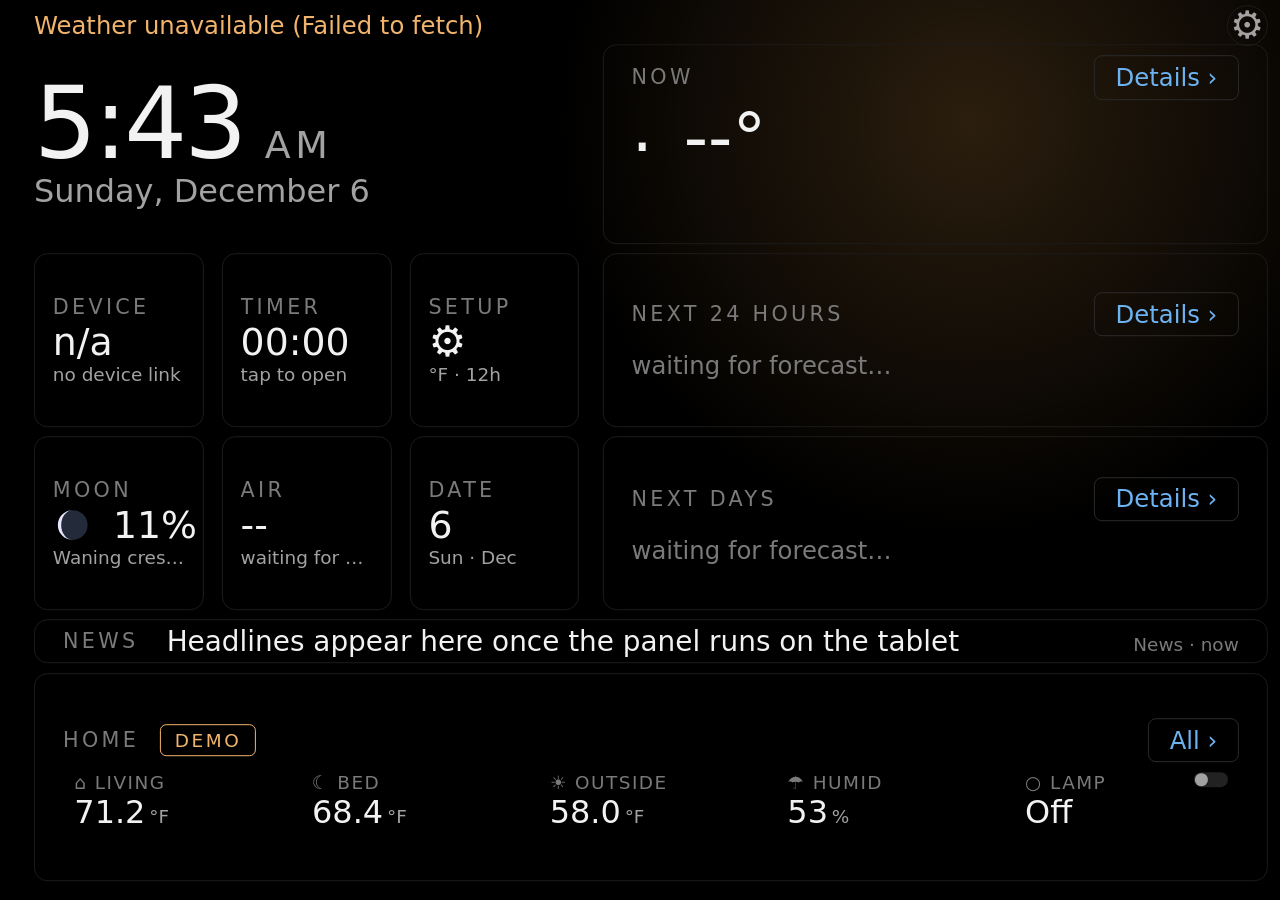
==== commit b89b13e7: "Six defects the simulator found by being driven, not looked at Running the real app in a browser aga" ====
--- a/inky-oled/assets/index.html
+++ b/inky-oled/assets/index.html
@@ -73,7 +73,11 @@
   <main id="home">
 
     <!-- ---- 1. clock ---- -->
-    <section class="card tappable" data-widget="clock" data-open="clock">
+    <!-- role=button + aria-label on every whole-card target: these are <section>s, so
+         without them a screen reader is told nothing is here at all — eight of the twelve
+         screens were unreachable. The a11y test only swept <button>s and never saw it. -->
+    <section class="card tappable" data-widget="clock" data-open="clock"
+               role="button" tabindex="0" aria-label="Clock details">
       <!-- Seconds come BEFORE the meridiem and sit tight against the digits, so the row
            reads "2:33:01 AM" the way a clock is read. Trailing the meridiem, they read as a
            detached fragment ("2:33 AM :01"). Both stay on the digits' baseline — stacking
@@ -89,7 +93,8 @@
     </section>
 
     <!-- ---- 3. weather now ---- -->
-    <section class="card tappable" data-widget="weather" data-open="weather">
+    <section class="card tappable" data-widget="weather" data-open="weather"
+               role="button" tabindex="0" aria-label="Current conditions">
       <!-- Three cards on this screen open a detail panel from their heading, and this one
            used to do it with a bare grey chevron while Hourly, Daily and Home used a
            labelled blue "Details >" / "All >". Two idioms for "open me", ten centimetres
@@ -150,13 +155,15 @@
 
     <!-- ---- 7 / 2 / 8. device, timer, settings ---- -->
     <div class="row3">
-      <section class="card mini tappable" data-widget="system" data-open="system">
+      <section class="card mini tappable" data-widget="system" data-open="system"
+               role="button" tabindex="0" aria-label="Device status">
         <div class="mini-head">Device</div>
         <div id="sys-big" class="mini-big">--%</div>
         <div id="sys-sub" class="mini-sub">reading&hellip;</div>
       </section>
 
-      <section class="card mini tappable" data-widget="timer" data-open="timer">
+      <section class="card mini tappable" data-widget="timer" data-open="timer"
+               role="button" tabindex="0" aria-label="Stopwatch and timer">
         <div class="mini-head">Timer</div>
         <div id="tmr-big" class="mini-big">00:00</div>
         <div id="tmr-sub" class="mini-sub">tap to open</div>
@@ -167,7 +174,8 @@
            line box stays identical across all three tiles — which is what keeps the third
            line on one baseline — and the gear gets the ~12% it needs to match a digit's cap
            height optically. It is decorative: "Settings" is already the tile's heading. -->
-      <section class="card mini tappable" data-widget="settings" data-open="settings">
+      <section class="card mini tappable" data-widget="settings" data-open="settings"
+               role="button" tabindex="0" aria-label="Settings">
         <div class="mini-head">Setup</div>
         <div class="mini-big glyph" aria-hidden="true">&#9881;</div>
         <div id="set-sub" class="mini-sub">&nbsp;</div>
@@ -176,19 +184,22 @@
 
     <!-- ---- 9 / 10 / 11. moon, air quality, calendar ---- -->
     <div class="row3">
-      <section class="card mini tappable" data-widget="moon" data-open="moon">
+      <section class="card mini tappable" data-widget="moon" data-open="moon"
+               role="button" tabindex="0" aria-label="Moon phase">
         <div class="mini-head">Moon</div>
         <div id="moon-big" class="mini-big moon-row">&nbsp;</div>
         <div id="moon-sub" class="mini-sub">&nbsp;</div>
       </section>
 
-      <section class="card mini tappable" data-widget="air" data-open="air">
+      <section class="card mini tappable" data-widget="air" data-open="air"
+               role="button" tabindex="0" aria-label="Air quality">
         <div class="mini-head">Air</div>
         <div id="air-big" class="mini-big">--</div>
         <div id="air-sub" class="mini-sub">waiting&hellip;</div>
       </section>
 
-      <section class="card mini tappable" data-widget="calendar" data-open="calendar">
+      <section class="card mini tappable" data-widget="calendar" data-open="calendar"
+               role="button" tabindex="0" aria-label="Calendar">
         <div class="mini-head">Date</div>
         <div id="cal-big" class="mini-big">&nbsp;</div>
         <div id="cal-sub" class="mini-sub">&nbsp;</div>
@@ -197,7 +208,7 @@
 
     <!-- ---- 12. news ticker: one line, rotates through the freshest headlines ---- -->
     <section class="card tappable news-card" data-widget="news" data-open="news"
-             aria-label="News headlines">
+             role="button" tabindex="0" aria-label="News headlines">
       <span class="card-label">News</span>
       <div id="news-line" class="news-line"><span class="news-t muted">waiting for headlines&hellip;</span></div>
     </section>
--- a/inky-oled/assets/style.css
+++ b/inky-oled/assets/style.css
@@ -117,7 +117,9 @@
      2560 px frame at its lowest.
      Because every card carries flex-grow, the slack is handed back to the cards as extra
      internal breathing room, so trimming intrinsic padding above costs nothing visually. */
-  --gap: 0.8vh;
+  /* Between cards in the home column. 0.8vh x 7 gaps was 64 device px of the budget at a
+     moment when the column had 2 px spare; the column is the constraint, not the rhythm. */
+  --gap: 0.62vh;
 }
 
 * { margin: 0; padding: 0; box-sizing: border-box; }
--- a/inky-oled/assets/style-theme.css
+++ b/inky-oled/assets/style-theme.css
@@ -199,7 +199,19 @@
 #dots .dot.on { background: var(--accent); }
 
 /* ---- news ticker ---- */
-.news-card { flex-direction: row; align-items: center; gap: 2.2vw; padding: var(--pad-row) 2.2vw; }
+/* The ticker is one line of text, so it is the one card in the column that can give
+   height back. It was the eighth card added to a budget that had converged on ~2 px of
+   slack — measured on the device — and 2 px is not a margin, it is luck: a font fallback,
+   a longer headline, or a system font-size bump clips it. It takes the tighter chip
+   padding rather than the row padding, and it is the only card allowed to shrink. */
+.news-card {
+  flex-direction: row;
+  align-items: center;
+  gap: 2.2vw;
+  padding: var(--pad-chip) 2.2vw;
+  min-height: 0;
+}
+#home > .card[data-widget="news"] { flex-shrink: 1; }
 .news-line { display: flex; min-width: 0; flex: 1 1 auto; align-items: baseline; gap: 1.6vw; }
 .news-t {
   min-width: 0; flex: 1 1 auto;
@@ -296,3 +308,21 @@
   .sensor.on .sensor-sw span { transform: translateX(calc(2.6vw - 2vh)); }
   .moon-disc { width: 22vh; height: 22vh; }
 }
+
+/* ---- panels whose content is short ----
+   Moon, Air and Calendar each rendered a hero, one or two stat blocks, and then 200-335 px
+   of empty black — measured at 41% of the Moon panel. A wall panel read from across a room
+   cannot tell "short screen" from "screen that failed to load", so the content owns the
+   height it has: the sections space themselves down the panel instead of stacking at the
+   top, and the hero art grows into the room it is given. */
+.panel[data-panel="moon"] [data-body],
+.panel[data-panel="air"] [data-body],
+.panel[data-panel="calendar"] [data-body] {
+  display: flex;
+  flex-direction: column;
+  justify-content: space-evenly;
+  gap: 1.2vh;
+}
+.panel[data-panel="moon"] .moon-hero { padding: 0; }
+.panel[data-panel="moon"] .moon-disc { width: 22vh; height: 22vh; }
+.panel[data-panel="calendar"] .cal-grid { row-gap: 1.1vh; }
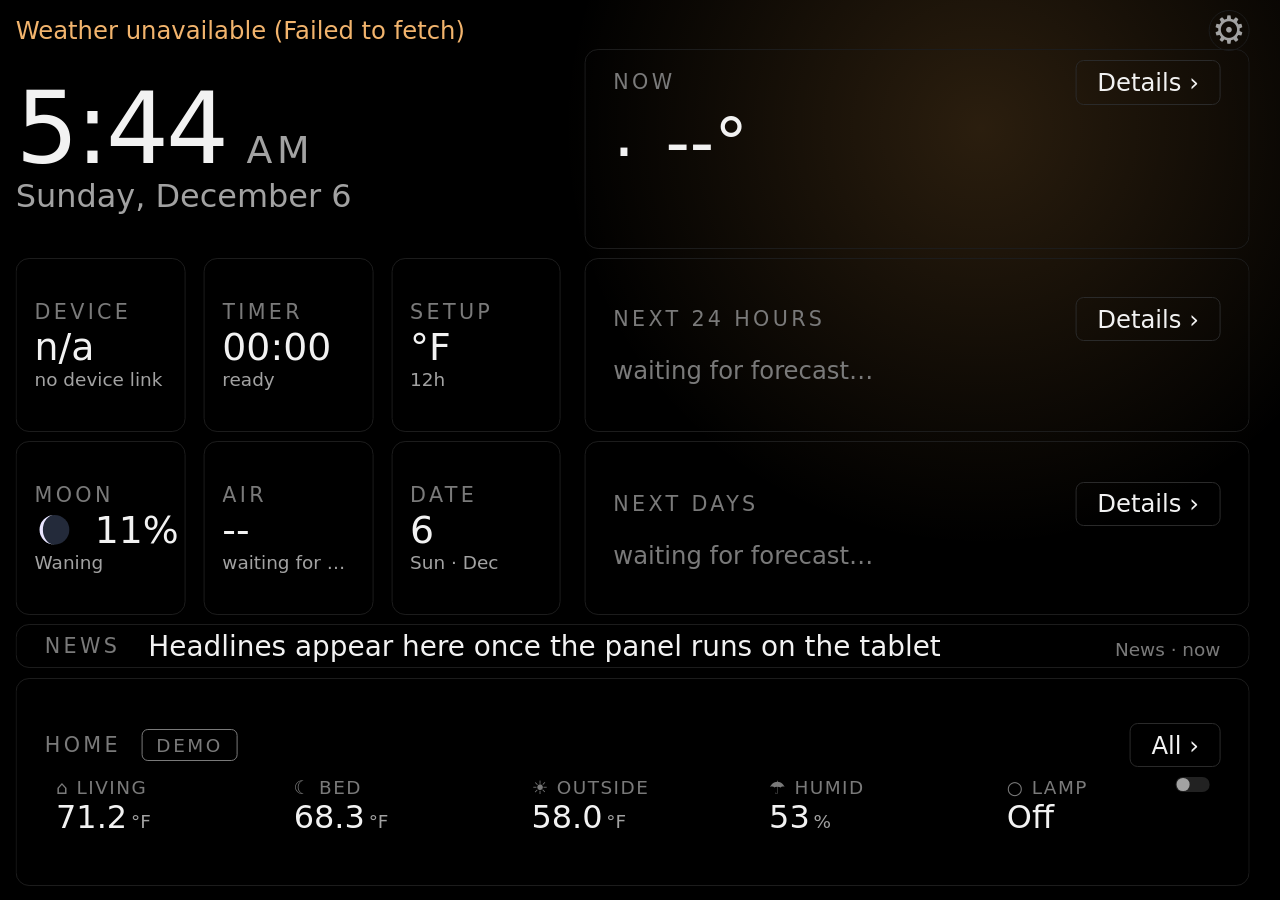
==== commit 134a21a3: "Loop 1: the panels get the same care the dashboard already had A design pass over real device screen" ====
--- a/inky-oled/assets/index.html
+++ b/inky-oled/assets/index.html
@@ -41,6 +41,7 @@
 <link rel="stylesheet" href="style.css">
 <link rel="stylesheet" href="style-home.css">
 <link rel="stylesheet" href="style-panels.css">
+<link rel="stylesheet" href="style-widgets.css">
 <link rel="stylesheet" href="style-theme.css">
 </head>
 <body>
@@ -166,18 +167,19 @@
                role="button" tabindex="0" aria-label="Stopwatch and timer">
         <div class="mini-head">Timer</div>
         <div id="tmr-big" class="mini-big">00:00</div>
-        <div id="tmr-sub" class="mini-sub">tap to open</div>
-      </section>
-
-      <!-- The value line here is a glyph where its two neighbours hold digits. A glyph's ink
-           box is nothing like a digit's, so it carries `glyph` (see .mini-big.glyph): the
-           line box stays identical across all three tiles — which is what keeps the third
-           line on one baseline — and the gear gets the ~12% it needs to match a digit's cap
-           height optically. It is decorative: "Settings" is already the tile's heading. -->
+        <div id="tmr-sub" class="mini-sub">ready</div>
+      </section>
+
+      <!-- The value line used to be a gear glyph, in the one slot on the home screen where
+           the eye is scanning a strip of numbers: 83% / 00:00 / ⚙ / 24% / 70 / 17. Five
+           tiles answered "what is it now" and the sixth answered "what am I", which the
+           heading directly above it had already said. The unit setting IS this tile's
+           value — it is the thing on this screen the tile changes — so it is where a value
+           goes, and the clock format moved down to the sub-line beside anything hidden. -->
       <section class="card mini tappable" data-widget="settings" data-open="settings"
                role="button" tabindex="0" aria-label="Settings">
         <div class="mini-head">Setup</div>
-        <div class="mini-big glyph" aria-hidden="true">&#9881;</div>
+        <div id="set-big" class="mini-big">&deg;F</div>
         <div id="set-sub" class="mini-sub">&nbsp;</div>
       </section>
     </div>
@@ -229,9 +231,17 @@
 <!-- ============================================================================
      PANEL LAYER
      One full-screen panel per widget. Shells are authored here (so the markup stays
-     readable); bodies are filled by each plugin's onOpen(). Every panel has two close
-     affordances — the big X in the header and the full-width bar at the bottom —
-     because the Android back button is intentionally dead on this kiosk.
+     readable); bodies are filled by each plugin's onOpen().
+
+     ONE exit: the circled X in the header. There used to be a full-width "← Dashboard"
+     bar under every panel as well, and it was the most expensive 113 CSS px in the app —
+     it duplicated an affordance already in the header, it sat at the bottom edge where a
+     standing viewer's thumb is furthest away, and its gradient fade turned every panel
+     that ran long into one that looked half-drawn. Four screens ended on a chopped row
+     because of it and four pooled 400-900 px of black above it. Swiping left/right still
+     moves between screens (wx-carousel.js), and the Android back button is intentionally
+     dead on this kiosk, so the X is the way out and it is in the corner the eye already
+     goes to for a title.
      ============================================================================ -->
 <div id="panels">
 
@@ -241,7 +251,6 @@
       <button class="close-btn tappable" data-close aria-label="Close">&#10005;</button>
     </header>
     <div class="panel-body" data-body></div>
-    <footer class="panel-foot"><button class="wide-btn tappable" data-close>&larr; Dashboard</button></footer>
   </section>
 
   <section class="panel" data-panel="timer">
@@ -250,7 +259,6 @@
       <button class="close-btn tappable" data-close aria-label="Close">&#10005;</button>
     </header>
     <div class="panel-body" data-body></div>
-    <footer class="panel-foot"><button class="wide-btn tappable" data-close>&larr; Dashboard</button></footer>
   </section>
 
   <section class="panel" data-panel="weather">
@@ -259,7 +267,6 @@
       <button class="close-btn tappable" data-close aria-label="Close">&#10005;</button>
     </header>
     <div class="panel-body" data-body></div>
-    <footer class="panel-foot"><button class="wide-btn tappable" data-close>&larr; Dashboard</button></footer>
   </section>
 
   <section class="panel" data-panel="hourly">
@@ -268,7 +275,6 @@
       <button class="close-btn tappable" data-close aria-label="Close">&#10005;</button>
     </header>
     <div class="panel-body" data-body></div>
-    <footer class="panel-foot"><button class="wide-btn tappable" data-close>&larr; Dashboard</button></footer>
   </section>
 
   <section class="panel" data-panel="daily">
@@ -277,7 +283,6 @@
       <button class="close-btn tappable" data-close aria-label="Close">&#10005;</button>
     </header>
     <div class="panel-body" data-body></div>
-    <footer class="panel-foot"><button class="wide-btn tappable" data-close>&larr; Dashboard</button></footer>
   </section>
 
   <section class="panel" data-panel="sensors">
@@ -286,7 +291,6 @@
       <button class="close-btn tappable" data-close aria-label="Close">&#10005;</button>
     </header>
     <div class="panel-body" data-body></div>
-    <footer class="panel-foot"><button class="wide-btn tappable" data-close>&larr; Dashboard</button></footer>
   </section>
 
   <section class="panel" data-panel="system">
@@ -295,7 +299,6 @@
       <button class="close-btn tappable" data-close aria-label="Close">&#10005;</button>
     </header>
     <div class="panel-body" data-body></div>
-    <footer class="panel-foot"><button class="wide-btn tappable" data-close>&larr; Dashboard</button></footer>
   </section>
 
   <section class="panel" data-panel="moon">
@@ -304,7 +307,6 @@
       <button class="close-btn tappable" data-close aria-label="Close">&#10005;</button>
     </header>
     <div class="panel-body" data-body></div>
-    <footer class="panel-foot"><button class="wide-btn tappable" data-close>&larr; Dashboard</button></footer>
   </section>
 
   <section class="panel" data-panel="air">
@@ -313,7 +315,6 @@
       <button class="close-btn tappable" data-close aria-label="Close">&#10005;</button>
     </header>
     <div class="panel-body" data-body></div>
-    <footer class="panel-foot"><button class="wide-btn tappable" data-close>&larr; Dashboard</button></footer>
   </section>
 
   <section class="panel" data-panel="calendar">
@@ -322,7 +323,6 @@
       <button class="close-btn tappable" data-close aria-label="Close">&#10005;</button>
     </header>
     <div class="panel-body" data-body></div>
-    <footer class="panel-foot"><button class="wide-btn tappable" data-close>&larr; Dashboard</button></footer>
   </section>
 
   <section class="panel" data-panel="news">
@@ -331,7 +331,6 @@
       <button class="close-btn tappable" data-close aria-label="Close">&#10005;</button>
     </header>
     <div class="panel-body" data-body></div>
-    <footer class="panel-foot"><button class="wide-btn tappable" data-close>&larr; Dashboard</button></footer>
   </section>
 
   <section class="panel" data-panel="settings">
@@ -340,7 +339,6 @@
       <button class="close-btn tappable" data-close aria-label="Close">&#10005;</button>
     </header>
     <div class="panel-body" data-body></div>
-    <footer class="panel-foot"><button class="wide-btn tappable" data-close>&larr; Dashboard</button></footer>
   </section>
 
 </div>
--- a/inky-oled/assets/style.css
+++ b/inky-oled/assets/style.css
@@ -275,11 +275,20 @@
    different places. Previously each was authored separately and they drifted to five sizes
    (1.5 / 1.6 / 1.65 / 1.7 vh), four trackings (0.06 / 0.08 / 0.1 / 0.2 em) and two weights.
 
-   Exactly two tiers, and the difference between them IS the hierarchy:
-     .psec-t   a panel's section heading — one ramp step up, one shade brighter
-     the rest   a field or card label — smaller, dimmer, subordinate to its own value
-   Before this, a section heading and the field label under it were 1.7vh and 1.6vh of the
-   same colour, which is not a hierarchy, it is a rounding error. */
+   Three tiers, and the difference between them IS the hierarchy:
+     .psec-t   a panel's section heading — two ramp steps up, one shade brighter
+     .stat-k   a panel's FIELD label — one step up, and the same shade as the heading
+     the rest  a card label on the home screen, where the card's own shape does half the
+               work of saying what it is — smallest, dimmest, subordinate to its value
+
+   Why .stat-k was pulled out. It carried the meaning of every number on every panel and
+   it was set at the smallest step in the ramp AND the lowest contrast in the palette:
+   1.6vh is 41 device px and --dimmer is 4.9:1, which at the 2-4 m this panel is read from
+   is about 6 arcmin of low-contrast small caps — i.e. gone. What reached the viewer was an
+   unlabelled sheet of numbers (55%, 63°, 29.91 inHg, 0%, 33.4 mi) beside a 74-device-px
+   white value it was supposed to explain. The label tier is the tier that has to be
+   readable; the value is the tier you can guess. Raising it costs one grid row per panel,
+   and the field cuts in the panels below are what paid for it. */
 .psec-t,
 .card-label, .mini-head, .stat-k, .fc-name, .hr-t, .wc-city, .sensor-label, .daybar-t {
   font-size: var(--fs-label);
@@ -288,7 +297,8 @@
   text-transform: uppercase;
   color: var(--dimmer);
 }
-.psec-t { font-size: var(--fs-note); color: var(--dim); }
+.psec-t { font-size: var(--fs-body); color: var(--dim); }
+.stat-k { font-size: var(--fs-note); color: var(--dim); }
 /* The two dense grids run their labels a step down: five HA tiles across a 711px viewport
    and 24 hour-bars across a panel simply do not have the width, and an ellipsised label is
    worse than a small one. Same weight, same tracking, same colour — same object. */
@@ -300,10 +310,14 @@
   gap: 1.6vw;
   margin-bottom: 0.5vh;
 }
+/* WHITE, not --accent. The accent is the same hex as --temp-cold, so blue on this screen
+   meant both "this number is a low" and "this thing opens something" — 65° 64° 64° in blue
+   two centimetres from "Details ›" in blue. Colour is spent on data; an affordance is
+   spelled out by the box, the chevron and the words. */
 .link-btn {
   margin-left: auto;
   font-size: var(--fs-note);
-  color: var(--accent);
+  color: var(--fg);
   padding: var(--pad-inline) 1.6vw;   /* ~3.9vh tall = 95 device px */
   border-radius: 0.9vh;
   border: 1px solid var(--card-line2);
@@ -319,6 +333,10 @@
   border: 1px solid currentColor;
   transition: color var(--dur-ui) var(--ease), border-color var(--dur-ui) var(--ease);
 }
-.badge-demo  { color: var(--warn); }
+/* NEUTRAL. The demo badge and "AIR 68 Moderate" were the same amber 200 px apart on the
+   same screen — one a note about where the numbers come from, the other a value on the
+   EPA's own scale. The scale keeps the colour, since there it IS the datum; provenance
+   gets an outline. --warn stays for the stale badge, which is a genuine warning. */
+.badge-demo  { color: var(--dimmer); }
 .badge-live  { color: var(--ok); }
 .badge-stale { color: var(--warn); }
--- a/inky-oled/assets/style-home.css
+++ b/inky-oled/assets/style-home.css
@@ -205,13 +205,16 @@
 .row3 { flex: 0 0 auto; display: flex; gap: 1.4vw; min-width: 0; }
 .card.mini { flex: 1 1 0; min-width: 0; padding: var(--pad-tile) 1.4vw; align-items: flex-start; }
 .mini-head { line-height: 1.2; }
-/* D8 — the three tiles are one object repeated, so their three lines are pinned rather than
-   left to whatever each happens to contain. The value line carries a percentage, a clock and
-   a gear glyph, and a glyph's ink box is nothing like a digit's: the LINE BOX is fixed here
-   (so the sub-line underneath sits on one baseline across all three tiles regardless), and
-   the glyph is separately given the ~12% it needs to match a digit's cap height optically.
-   Without the fixed box the settings tile's third line drifted whenever the gear's font
-   fell back to a different family. */
+/* D8 — the six tiles are one object repeated, so their three lines are pinned rather than
+   left to whatever each happens to contain. The LINE BOX is fixed here, so the sub-line
+   underneath sits on one baseline across all six whatever the value happens to be — a
+   percentage, a clock, a moon disc beside a figure, a date.
+
+   There is no .glyph variant any more. It existed for the Setup tile, which put a gear
+   where its five siblings put a number: the one row on the home screen the eye reads as a
+   strip of values, with a picture in the middle of it. The tile shows the unit setting
+   instead, so the box no longer has to accommodate an ink box that is nothing like a
+   digit's. */
 .mini-big {
   font-size: var(--fs-title-sm);
   font-weight: 200;
@@ -220,7 +223,6 @@
   align-items: center;
   font-variant-numeric: tabular-nums;
 }
-.mini-big.glyph { font-size: calc(var(--fs-title-sm) * 1.12); line-height: 1; }
 .mini-big.alert { color: var(--danger); animation: pulse var(--dur-pulse) infinite; }
 .mini-head { max-width: 100%; white-space: nowrap; overflow: hidden; text-overflow: ellipsis; }
 .mini-big { white-space: nowrap; }
--- a/inky-oled/assets/style-panels.css
+++ b/inky-oled/assets/style-panels.css
@@ -1,6 +1,15 @@
-/* Wall panel dashboard — THE PANEL LAYER.
-   Full-screen detail panels: chrome, sections, stat grids, controls, switch rows,
-   the timer, the toast and the alarm. Tokens live in style.css, which loads first. */
+/* Wall panel dashboard — THE PANEL LAYER, part 1 of 2: THE SHARED VOCABULARY.
+   Full-screen detail panel chrome (panel, header, scrollport), and the objects every
+   panel is assembled from: sections, the hero block, stat grids, bars, buttons, chips,
+   segmented controls and switch rows. Nothing here belongs to one widget.
+
+   Part 2 is style-widgets.css — the blocks that belong to exactly one panel (the timer's
+   lap list, the hourly rows, the daily bars, the world clocks, the sparkline). The seam is
+   "would a second panel ever use this": if yes it is here, if no it is there. The split
+   exists because this file passed the project's 500-line budget; the seam was chosen
+   rather than the line number.
+
+   Tokens live in style.css, which loads first. */
 
 /* ============================================================================
    PANEL LAYER — full-screen detail views
@@ -30,7 +39,7 @@
 /* is-mounted is the 240ms window in which the panel is still painted; is-open is the window
    in which it is the thing you are looking at. pointer-events belongs on the second, not the
    first: while it hung off is-mounted, a panel that had already been closed and faded to
-   invisible went on eating taps for 240ms, so tapping "← Dashboard" and then immediately
+   invisible went on eating taps for 240ms, so tapping the close ✕ and then immediately
    tapping a card did nothing at all (a 350ms pause worked). */
 .panel.is-mounted { visibility: visible; }
 .panel.is-open { opacity: 1; transform: translateY(0); pointer-events: auto; }
@@ -61,40 +70,40 @@
   justify-content: center;
 }
 
-/* The scrollport sits between two hairline dividers and its content passes under both.
+/* The scrollport sits under a hairline divider and its content passes beneath it.
    Untreated, a row caught mid-scroll is chopped straight through the glyphs by an
    unrelated 1px line, and content cut off mid-glyph reads as broken rather than as
-   scrolled. Two measured cases: the hourly list shearing under the header, and the Device
-   panel opening with a row of stat values bisected by the footer.
-
-   The bottom padding is a whole line taller than the top, so the last row of a panel that
-   only just fits stops short of the footer instead of sitting on it. The fades themselves
-   are on the head and foot below — as overlays rather than as a mask on this element,
-   because a mask here would also wash out the timer's sticky control block. */
+   scrolled — measured on the hourly list shearing under the header.
+
+   Every panel is now SIZED to fit this box (see the per-panel fit blocks below and the
+   fit test in panels.test.js), so overflow-y is a safety valve for a long locale string
+   rather than the way a screen is read: nobody scrolls a wall panel. The bottom padding
+   is what keeps the last row off the frame edge; it was 3.4vh to clear a footer bar that
+   no longer exists. */
 .panel-body {
   flex: 1 1 auto;
   min-height: 0;
   overflow-y: auto;
-  padding: 1.6vh 3vw 3.4vh;
+  padding: 1.6vh 3vw 1.8vh;
   -webkit-overflow-scrolling: touch;
 }
 
-/* Black-to-transparent overlays hanging off each divider, so whatever crosses it
+/* A black-to-transparent overlay hanging off the header divider, so whatever crosses it
    dissolves. This works as a mask would ONLY because the background is a true #000 —
    which it is, deliberately, on an OLED panel — so it is written against --bg rather than
    against a literal, and a lightened theme would need a real mask instead.
-   pointer-events:none: these sit over the scrollport and must not eat a drag. */
-.panel-head, .panel-foot { position: relative; z-index: 4; }
-.panel-head::after, .panel-foot::before {
+   pointer-events:none: it sits over the scrollport and must not eat a drag. */
+.panel-head { position: relative; z-index: 4; }
+.panel-head::after {
   content: "";
   position: absolute;
   left: 0;
   right: 0;
   height: 2vh;
   pointer-events: none;
-}
-.panel-head::after { top: 100%; background: linear-gradient(to bottom, var(--bg), transparent); }
-.panel-foot::before { bottom: 100%; background: linear-gradient(to top, var(--bg), transparent); }
+  top: 100%;
+  background: linear-gradient(to bottom, var(--bg), transparent);
+}
 
 /* Control block pinned under the panel header while only the list below it scrolls.
    Past ~9 laps the stopwatch readout and the Lap button used to scroll off the top, so
@@ -112,14 +121,15 @@
   border-bottom: 1px solid var(--card-line);
 }
 
-.panel-foot { flex: 0 0 auto; padding: 1vh 3vw 1.8vh; border-top: 1px solid var(--card-line); }
+/* Still the empty state's "Open settings" and the alarm's "Dismiss" — both of which are
+   the one thing on their screen. No panel has one any more; see the PANEL LAYER note. */
 .wide-btn {
   display: block;
   width: 100%;
   padding: var(--pad-control) 0;
   text-align: center;
   font-size: var(--fs-body-lg);
-  color: var(--accent);
+  color: var(--fg);          /* an affordance is not data — see .link-btn */
   border: 1px solid var(--card-line2);
   border-radius: 1.3vh;
 }
@@ -196,6 +206,7 @@
    — a timezone, an entity id, a storage figure — stay on two. */
 .stat-grid.cols3 { grid-template-columns: repeat(3, 1fr); gap: 1.1vh 2.2vw; }
 .stat { border-bottom: 1px solid var(--card-line); padding-bottom: 0.8vh; min-width: 0; }
+.stat.last-row { border-bottom: none; }   /* see statGrid(): a rule with no next row */
 .stat-v {
   font-size: var(--fs-title-sm);
   font-weight: 300;
@@ -284,6 +295,39 @@
    and the knob SLIDES rather than snapping — a switch that teleports reads as a redraw, not
    as something you did. */
 .srows { display: flex; flex-direction: column; }
+/* Twelve switches that are a checklist, not a settings list: three across, in the same row
+   idiom, so the section is four rows instead of twelve. Each cell is ~209 x 63 CSS px =
+   470 x 142 device px, well over the 88 px target floor, and the knob is narrower because a
+   third of the width has a third of the room for one. */
+.srows.cols3 { display: grid; grid-template-columns: repeat(3, 1fr); column-gap: 2vw; }
+.srows.cols3 .srow { padding: var(--pad-row) 1vw; gap: 1.5vw; }
+.srows.cols3 .srow-k { font-size: var(--fs-body); }
+/* 9vw, not 6.5: at 6.5 the pill was barely wider than its own knob, so the knob travelled
+   5 px between off and on and twelve switches all read as the same state from 30 cm, let
+   alone from across the room. A switch that cannot show which way it is set is not a
+   switch. The label still has ~123 px, which fits the longest of them ("Next days"). */
+.srows.cols3 .switch { width: 9vw; }
+.srows.cols3 .switch.on span { transform: translateX(calc(9vw - 3.6vh)); }
+/* No rule under the last row: a table rule with nothing after it is the classic
+   unfinished-table tell, and it was under the final row of every grid in the app. Twelve
+   widgets across three columns is four whole rows, so the last three cells are that row. */
+.srows.cols3 .srow:nth-last-child(-n+3) { border-bottom: none; }
+/* The three clock/units controls sit on ONE line, because they are one question asked
+   three times: what should the numbers on this wall look like. They were three stacked
+   blocks under two separate headings, ~200 CSS px of a panel that was overflowing by
+   1157. The switch keeps its own idiom — it is a switch beside two segmented controls,
+   not a third segmented control. */
+.seg-pair { display: flex; align-items: stretch; gap: 2vw; }
+.seg-pair .seg { flex: 1 1 0; min-width: 0; }
+/* The switch row needs more of the line than a pair of buttons does: it carries a word AND
+   a pill, and at an even third the word came out as "Secon" with the knob over the rest. */
+.seg-pair .srows { flex: 1.5 1 0; min-width: 0; }
+.seg-pair .srow { padding: var(--pad-row) 1vw; border-bottom: none; gap: 1.5vw; }
+
+/* A panel's closing strip: one control and the one line that belongs beside it. */
+.pfoot { display: flex; align-items: center; gap: 2.5vw; margin-top: 1.6vh; }
+.pfoot .btn-row { flex: 0 0 40%; margin-top: 0; }
+.pfoot .muted { flex: 1 1 auto; margin-top: 0; }
 .srow {
   display: flex;
   align-items: center;
@@ -294,6 +338,7 @@
   border-radius: 0.8vh;
   width: 100%;
 }
+.srows > .srow:last-child { border-bottom: none; }   /* see .stat.last-row */
 .srow-t { display: flex; flex-direction: column; min-width: 0; }
 .srow-k { font-size: var(--fs-body-lg); }
 /* Where a switch needs a reason, it gets ONE line here rather than a paragraph underneath.
@@ -322,140 +367,3 @@
 .switch.on { background: rgba(109, 179, 242, 0.25); border-color: var(--accent); }
 .switch.on span { background: var(--accent); transform: translateX(calc(10vw - 3.6vh)); }
 
-/* ---------- stopwatch / timer panel ----------
-   D2: this screen was ~55% empty black below "Tap Lap while running to split.", while
-   Conditions two taps away was overflowing. Both were the same failure — no panel had a
-   declared vertical strategy — so this one now has an explicit one:
-
-     the readout is the largest type in the app (--fs-display-xl). It is the entire point of
-       the screen and it used to be optically SMALLER than the home clock, because 00:00.0 is
-       seven glyphs where 12:25 is five;
-     the pinned control cluster keeps its intrinsic height;
-     the lap list takes everything that is left, and when there are no laps its one line of
-       guidance is centred in that space instead of hugging the top of a black rectangle.
-
-   The body is a flex column for the third point. position:sticky on .stick still pins,
-   because the scroll container is unchanged — only the layout of its children is. */
-.panel[data-panel="timer"] .panel-body { display: flex; flex-direction: column; }
-.panel[data-panel="timer"] .stick { flex: 0 0 auto; }
-.laps-sec { flex: 1 1 auto; display: flex; flex-direction: column; min-height: 0; }
-.laps-sec .laps { flex: 0 0 auto; }
-/* the no-laps hint, centred in whatever the list is not using */
-.laps-hint { flex: 1 1 auto; display: flex; align-items: center; justify-content: center; }
-.laps-hint .muted { margin-top: 0; text-align: center; }
-#tmr-disp { font-size: var(--fs-display-xl); }
-
-.laps { display: flex; flex-direction: column; }
-.lap {
-  display: flex;
-  justify-content: space-between;
-  gap: 3vw;
-  padding: var(--pad-row) 0.5vw;
-  border-bottom: 1px solid var(--card-line);
-  font-size: var(--fs-body-lg);
-}
-.lap-n { color: var(--dimmer); }
-.lap-d { color: var(--dim); }
-.mono { font-variant-numeric: tabular-nums; }
-
-/* hourly panel list */
-.hrows { display: flex; flex-direction: column; }
-.hrow {
-  display: flex;
-  align-items: center;
-  gap: 2vw;
-  padding: var(--pad-row) 1vw;
-  border-bottom: 1px solid var(--card-line);
-  border-radius: 0.8vh;
-}
-.hrow.sel { background: rgba(109, 179, 242, 0.1); }
-.hrow-t { flex: 0 0 12vw; font-size: var(--fs-body); color: var(--dim); font-variant-numeric: tabular-nums; }
-/* A FIXED basis, like every other column in this row. It was `flex: 0 0 auto`, so the
-   glyph column was as wide as whatever glyph happened to be in it — and a sun, a moon and
-   a cloud are not the same width. The bars beside them therefore started at three
-   different x positions (measured: 356 / 382 / 391 device px, a 35 px swing) purely
-   according to the weather. A bar chart's baseline cannot move per row: that is the one
-   thing a bar chart is. Centred, because the glyph no longer fills its column. */
-.hrow-i {
-  flex: 0 0 7vw;
-  text-align: center;
-  font-size: var(--fs-title-sm);
-}
-.hrow-bar { flex: 1 1 auto; height: 0.9vh; background: #151515; border-radius: 0.5vh; overflow: hidden; }
-.hrow-bar span { display: block; height: 100%; background: var(--accent); opacity: .55; }
-.hrow-d { flex: 0 0 11vw; text-align: right; font-size: var(--fs-body-lg); font-variant-numeric: tabular-nums; }
-.hrow-p { flex: 0 0 10vw; text-align: right; font-size: var(--fs-note); color: var(--dimmer); }
-.hrow-p.wet { color: var(--accent); }
-
-/* daily panel hour bars — see the block comment in wx-daily.js paintPanel().
-   The chart's two jobs on a wall are "when is it warm" and "how warm"; it does not need to
-   be lit to do either. A 24-column solid accent fill measured 5.97% accent coverage, 54x
-   the home screen and the largest bright area anywhere in the app, on an OLED panel whose
-   stylesheet header says in as many words to avoid large bright fills. Same silhouette,
-   roughly a tenth of the lit pixels: a dim column with a bright 0.35vh cap, which is what
-   the eye traces anyway. */
-.daybars {
-  display: flex;
-  gap: 0.5vw;
-  align-items: flex-end;
-  height: 22vh;
-  overflow-x: auto;
-  /* the bottom row is the TIME AXIS and it is the point of the chart; the panel body's
-     own bottom padding is what stops the footer cutting through it */
-  padding-bottom: 0.2vh;
-}
-.daybar { flex: 1 0 3.4vw; display: flex; flex-direction: column; height: 100%; }
-.daybar-v {
-  font-size: var(--fs-caption);
-  color: var(--dim);
-  text-align: center;
-  height: 2vh;
-  font-variant-numeric: tabular-nums;
-}
-.daybar-c { flex: 1 1 auto; display: flex; align-items: flex-end; }
-.daybar-c div {
-  width: 100%;
-  background: linear-gradient(to bottom,
-    var(--temp-warm) 0, var(--temp-warm) 0.35vh, rgba(255, 201, 84, 0.14) 0.35vh);
-  border-radius: 0.4vh 0.4vh 0 0;
-}
-/* the warmest and coldest hours carry their number, and their cap is at full strength so
-   the annotation and the bar it belongs to are obviously the same object */
-.daybar.peak .daybar-v { color: var(--fg); }
-.daybar.peak .daybar-c div { background: linear-gradient(to bottom,
-    var(--temp-hot) 0, var(--temp-hot) 0.35vh, rgba(255, 138, 80, 0.3) 0.35vh); }
-.daybar-t { text-align: center; height: 2vh; }
-
-/* world clocks */
-.wc-grid { display: grid; grid-template-columns: repeat(3, 1fr); gap: 1.2vh 2vw; }
-.wc { border-bottom: 1px solid var(--card-line); padding-bottom: 0.8vh; }
-.wc-time { font-size: var(--fs-title-sm); font-weight: 300; font-variant-numeric: tabular-nums; }
-.wc-day { font-size: var(--fs-caption); color: var(--dim); }
-
-/* sparkline */
-.spark { width: 100%; height: 10vh; display: block; }
-
-/* The Home Assistant panel's whole subject is one reading and how it has moved, and the
-   ENTITY grid that used to fill its lower third was the entity id printed a second time
-   beside its domain and a sample count — machine text, now gone (see the copy sweep).
-   Removing it left about a third of the panel empty, and at 2-4 m a large dead region
-   reads as "this failed to load", which is exactly the fault D2 called out on the Timer.
-   So the trace the panel exists for takes the space instead: the last section grows, and
-   the sparkline grows inside it. preserveAspectRatio="none" on the SVG means it simply
-   stretches. A toggle entity carries an extra button row and a four-cell grid, and the
-   min-height is what keeps its chart honest when there is less room to give away. */
-.panel[data-panel="sensors"] .panel-body { display: flex; flex-direction: column; }
-.panel[data-panel="sensors"] .psec:last-child {
-  flex: 1 1 auto;
-  display: flex;
-  flex-direction: column;
-  min-height: 0;
-}
-.panel[data-panel="sensors"] .psec:last-child .spark {
-  flex: 1 1 auto;
-  height: auto;
-  min-height: 10vh;
-}
-.spark-line { fill: none; stroke: var(--accent); stroke-width: 1.4; vector-effect: non-scaling-stroke; }
-.spark-fill { fill: rgba(109, 179, 242, 0.13); stroke: none; }
-.spark-empty { font-size: var(--fs-note); color: var(--dimmer); padding: 2vh 0; }
--- a/inky-oled/assets/style-widgets.css
+++ b/inky-oled/assets/style-widgets.css
@@ -0,0 +1,211 @@
+/* Wall panel dashboard — THE PANEL LAYER, part 2 of 2: ONE WIDGET'S OWN PANEL.
+   The blocks that belong to exactly one screen and would mean nothing on another: the
+   stopwatch's lap list, the hourly rows, the daily hour bars, the world clocks and the
+   Home Assistant trace. The shared vocabulary they sit inside — panel chrome, sections,
+   stat grids, controls — is style-panels.css, which loads first and explains the seam. */
+
+/* ---------- stopwatch / timer panel ----------
+   D2: this screen was ~55% empty black below "Tap Lap while running to split.", while
+   Conditions two taps away was overflowing. Both were the same failure — no panel had a
+   declared vertical strategy — so this one now has an explicit one:
+
+     the readout is the largest type in the app (--fs-display-xl). It is the entire point of
+       the screen and it used to be optically SMALLER than the home clock, because 00:00.0 is
+       seven glyphs where 12:25 is five;
+     the pinned control cluster keeps its intrinsic height;
+     the lap list takes everything that is left, and when there are no laps its one line of
+       guidance is centred in that space instead of hugging the top of a black rectangle.
+
+   The body is a flex column for the third point. position:sticky on .stick still pins,
+   because the scroll container is unchanged — only the layout of its children is. */
+/* justify-content: center is inert whenever there IS a lap list — .laps-sec grows and eats
+   the free space — and is the whole layout when there is not: a stopwatch nobody has
+   started is a readout and three buttons, and they belong in the middle of the screen
+   rather than pushed to the top of ~900 px of black with one sentence floating in it. That
+   was 55% of this panel, on a screen two taps from one that was overflowing. */
+.panel[data-panel="timer"] .panel-body {
+  display: flex;
+  flex-direction: column;
+  justify-content: center;
+}
+.panel[data-panel="timer"] .stick { flex: 0 0 auto; }
+.laps-sec { flex: 1 1 auto; display: flex; flex-direction: column; min-height: 0; }
+.laps-sec .laps { flex: 0 0 auto; }
+/* the no-laps hint, directly under the controls it is about */
+.laps-hint { flex: 0 0 auto; text-align: center; }
+.laps-hint .muted { margin-top: 1.4vh; }
+#tmr-disp { font-size: var(--fs-display-xl); }
+/* see the tenths note in wx-timer.js: a ramp step down and a shade dimmer, because this is
+   the one glyph on the wall that changes ten times a second */
+.tenths { font-size: var(--fs-display); color: var(--dim); }
+
+.laps { display: flex; flex-direction: column; }
+.lap {
+  display: flex;
+  justify-content: space-between;
+  gap: 3vw;
+  padding: var(--pad-row) 0.5vw;
+  border-bottom: 1px solid var(--card-line);
+  font-size: var(--fs-body-lg);
+}
+.lap:last-child { border-bottom: none; }   /* no rule under the last row of a list */
+.lap-n { color: var(--dimmer); }
+.lap-d { color: var(--dim); }
+.mono { font-variant-numeric: tabular-nums; }
+
+/* ---------- hourly panel list ----------
+   The list is the last block on the panel and it takes exactly what is left: the section
+   grows into the body, the rows share it, and eight of them land at ~5vh each — over the
+   88-device-px floor with room to spare. Emitting all 24 into a scrollport that could show
+   four is what made this the worst of the four panels that ended on a row sliced in half;
+   wx-hourly.js now emits eight and the chart above carries the whole day. */
+.panel[data-panel="hourly"] .panel-body { display: flex; flex-direction: column; }
+.panel[data-panel="hourly"] .psec:last-child {
+  flex: 1 1 auto;
+  display: flex;
+  flex-direction: column;
+  min-height: 0;
+}
+.panel[data-panel="hourly"] .hrows { flex: 1 1 auto; }
+.panel[data-panel="hourly"] .hrow { flex: 1 1 0; min-height: 4.4vh; }
+
+.hrows { display: flex; flex-direction: column; }
+.hrow {
+  display: flex;
+  align-items: center;
+  gap: 2vw;
+  padding: var(--pad-row) 1vw;
+  border-bottom: 1px solid var(--card-line);
+  border-radius: 0.8vh;
+}
+.hrow:last-child { border-bottom: none; }  /* no rule under the last row of a list */
+.hrow.sel { background: rgba(109, 179, 242, 0.1); }
+.hrow-t { flex: 0 0 12vw; font-size: var(--fs-body); color: var(--dim); font-variant-numeric: tabular-nums; }
+/* A FIXED basis, like every other column in this row. It was `flex: 0 0 auto`, so the
+   glyph column was as wide as whatever glyph happened to be in it — and a sun, a moon and
+   a cloud are not the same width. The bars beside them therefore started at three
+   different x positions (measured: 356 / 382 / 391 device px, a 35 px swing) purely
+   according to the weather. A bar chart's baseline cannot move per row: that is the one
+   thing a bar chart is. Centred, because the glyph no longer fills its column. */
+.hrow-i {
+  flex: 0 0 7vw;
+  text-align: center;
+  font-size: var(--fs-title-sm);
+}
+.hrow-bar { flex: 1 1 auto; height: 0.9vh; background: #151515; border-radius: 0.5vh; overflow: hidden; }
+.hrow-bar span { display: block; height: 100%; background: var(--accent); opacity: .55; }
+.hrow-d { flex: 0 0 11vw; text-align: right; font-size: var(--fs-body-lg); font-variant-numeric: tabular-nums; }
+.hrow-p { flex: 0 0 10vw; text-align: right; font-size: var(--fs-note); color: var(--dimmer); }
+.hrow-p.wet { color: var(--accent); }
+
+/* daily panel hour bars — see the block comment in wx-daily.js paintPanel().
+   The chart's two jobs on a wall are "when is it warm" and "how warm"; it does not need to
+   be lit to do either. A 24-column solid accent fill measured 5.97% accent coverage, 54x
+   the home screen and the largest bright area anywhere in the app, on an OLED panel whose
+   stylesheet header says in as many words to avoid large bright fills. Same silhouette,
+   roughly a tenth of the lit pixels: a dim column with a bright 0.35vh cap, which is what
+   the eye traces anyway. */
+.daybars {
+  display: flex;
+  gap: 0.5vw;
+  align-items: flex-end;
+  height: 22vh;
+  overflow-x: auto;
+  /* the bottom row is the TIME AXIS and it is the point of the chart; the panel body's
+     own bottom padding is what stops the footer cutting through it */
+  padding-bottom: 0.2vh;
+}
+.daybar { flex: 1 0 3.4vw; display: flex; flex-direction: column; height: 100%; }
+.daybar-v {
+  font-size: var(--fs-caption);
+  color: var(--dim);
+  text-align: center;
+  height: 2vh;
+  font-variant-numeric: tabular-nums;
+}
+.daybar-c { flex: 1 1 auto; display: flex; align-items: flex-end; }
+.daybar-c div {
+  width: 100%;
+  background: linear-gradient(to bottom,
+    var(--temp-warm) 0, var(--temp-warm) 0.35vh, rgba(255, 201, 84, 0.14) 0.35vh);
+  border-radius: 0.4vh 0.4vh 0 0;
+}
+/* The warmest and coldest hours carry their number, and their cap is at full strength so
+   the annotation and the bar it belongs to are obviously the same object. The COLD one is
+   cold-coloured: .peak alone painted both of them var(--temp-hot), so the day's minimum
+   was drawn in the same red-orange as its maximum — the app's own temperature ramp, used
+   to mean "extreme" on a screen where it means "hot" everywhere else. */
+.daybar.peak .daybar-v { color: var(--fg); }
+.daybar.peak .daybar-c div { background: linear-gradient(to bottom,
+    var(--temp-hot) 0, var(--temp-hot) 0.35vh, rgba(255, 138, 80, 0.3) 0.35vh); }
+.daybar.peak.cold .daybar-v { color: var(--temp-cold); }
+.daybar.peak.cold .daybar-c div { background: linear-gradient(to bottom,
+    var(--temp-cold) 0, var(--temp-cold) 0.35vh, rgba(109, 179, 242, 0.28) 0.35vh); }
+.daybar-t { text-align: center; height: 2vh; }
+
+/* world clocks */
+.wc-grid { display: grid; grid-template-columns: repeat(3, 1fr); gap: 1.2vh 2vw; }
+.wc { border-bottom: 1px solid var(--card-line); padding-bottom: 0.8vh; }
+/* Nine cities, three across: the last row is the last three, and it carries no rule under
+   it. A table rule with no next row is the unfinished-table tell, and this grid ended every
+   Clock panel with one. */
+.wc-grid .wc:nth-last-child(-n+3) { border-bottom: none; }
+.wc-time { font-size: var(--fs-title-sm); font-weight: 300; font-variant-numeric: tabular-nums; }
+.wc-day { font-size: var(--fs-caption); color: var(--dim); }
+
+/* ---------- sparkline, and the axis that keeps it honest ----------
+   The plot's corners carry the top and bottom of the y-domain and its ends carry the two
+   times, because without them the line's height meant nothing and a 1 °F drift drawn to
+   fill 500 px read as a crisis (see the domain floor in wx-sensors-panel.js). Positioned
+   over the SVG, so they cost the chart no height and stay on the type ramp. */
+.spark { width: 100%; height: 10vh; display: block; }
+.plot { position: relative; }
+.plot-hi, .plot-lo {
+  position: absolute;
+  left: 0;
+  font-size: var(--fs-caption);
+  color: var(--dimmer);
+  font-variant-numeric: tabular-nums;
+  pointer-events: none;
+}
+.plot-hi { top: 0; }
+.plot-lo { bottom: 2.2vh; }        /* clear of the time row below */
+.plot-x {
+  display: flex;
+  justify-content: space-between;
+  font-size: var(--fs-caption);
+  color: var(--dimmer);
+  padding-top: 0.2vh;
+}
+
+/* The Home Assistant panel's whole subject is one reading and how it has moved, and the
+   ENTITY grid that used to fill its lower third was the entity id printed a second time
+   beside its domain and a sample count — machine text, now gone (see the copy sweep).
+   Removing it left about a third of the panel empty, and at 2-4 m a large dead region
+   reads as "this failed to load", which is exactly the fault D2 called out on the Timer.
+   So the trace the panel exists for takes the space instead: the last section grows, and
+   the sparkline grows inside it. preserveAspectRatio="none" on the SVG means it simply
+   stretches. A toggle entity carries an extra button row and a four-cell grid, and the
+   min-height is what keeps its chart honest when there is less room to give away. */
+.panel[data-panel="sensors"] .panel-body { display: flex; flex-direction: column; }
+.panel[data-panel="sensors"] .psec:last-child {
+  flex: 1 1 auto;
+  display: flex;
+  flex-direction: column;
+  min-height: 0;
+}
+/* the trace and its axis grow together — .plot is the box, .spark is the picture in it */
+.panel[data-panel="sensors"] .psec:last-child .plot {
+  flex: 1 1 auto;
+  display: flex;
+  flex-direction: column;
+  min-height: 0;
+}
+.panel[data-panel="sensors"] .psec:last-child .spark {
+  flex: 1 1 auto;
+  height: auto;
+  min-height: 10vh;
+}
+.spark-line { fill: none; stroke: var(--accent); stroke-width: 1.4; vector-effect: non-scaling-stroke; }
+.spark-fill { fill: rgba(109, 179, 242, 0.13); stroke: none; }
+.spark-empty { font-size: var(--fs-note); color: var(--dimmer); padding: 2vh 0; }
--- a/inky-oled/assets/style-theme.css
+++ b/inky-oled/assets/style-theme.css
@@ -141,7 +141,19 @@
    Ticks and hi/lo callouts are HTML over the SVG so their sizes come off the ramp like
    every other label; the SVG carries only geometry. */
 .hchart-wrap { position: relative; margin: 0.6vh 0 0.2vh; }
-.hchart { width: 100%; display: block; }
+/* The height is DECLARED. With `height: auto` the SVG took it from its own aspect ratio,
+   so the plot was as tall as the panel was wide — 250 CSS px in portrait and 357 px of a
+   711 px-tall landscape screen. That is the landscape bug: the chart pushed the hero and
+   the stat row off the top and its own peak out of view. */
+.hchart { width: 100%; height: 21vh; display: block; }
+/* the selected hour's dot, in HTML so a stretched viewBox cannot turn it into an ellipse */
+.hc-dot {
+  position: absolute;
+  width: 1.1vh; height: 1.1vh;
+  border-radius: 50%;
+  background: var(--fg);
+  transform: translate(-50%, -50%);
+}
 .hc-bars rect { fill: var(--ic-rain); opacity: 0.55; }
 .hc-hi, .hc-lo {
   position: absolute; transform: translate(-50%, -100%);
@@ -158,8 +170,11 @@
 
 /* rain-chance figures wear rain's colour once they mean something (>= 30%) */
 .hr-p.wet, .hrow-p.wet { color: var(--ic-rain); }
-/* daily lows read cool — hi stays primary text */
-.fc-lo { color: var(--temp-cold); }
+/* Daily lows read cool — hi stays primary text. One rule for every low in the app: the
+   home strip (.fc-lo), the Daily panel's hero (.lo) and the hourly chart's valley callout
+   (.hc-lo). The panel used to render its low as --dim, so the same number was blue on the
+   dashboard and grey one tap later. */
+.fc-lo, .big-time .lo { color: var(--temp-cold); }
 
 /* ---- moon ---- */
 .mini-big.moon-row { display: flex; align-items: center; gap: 1.6vw; }
@@ -221,7 +236,16 @@
 .news-meta { flex: 0 0 auto; color: var(--dimmer); font-size: var(--fs-caption); }
 .news-row { padding: 1.05vh 0; border-bottom: 1px solid var(--card-line); }
 .news-row:last-child { border-bottom: none; }
-.news-row-t { font-size: var(--fs-body); }
+/* Two lines maximum. A headline that needs three at 2-4 m is not being read from 2-4 m,
+   and in landscape — where a row is half the screen wide and the ramp is 1.45x — a long one
+   ran to four and pushed the list off the panel. */
+.news-row-t {
+  font-size: var(--fs-body);
+  display: -webkit-box;
+  -webkit-line-clamp: 2;
+  -webkit-box-orient: vertical;
+  overflow: hidden;
+}
 .news-row-m { font-size: var(--fs-caption); color: var(--dimmer); margin-top: 0.2vh; }
 
 /* ---- calendar ---- */
@@ -297,13 +321,62 @@
   .row3 { align-items: stretch; }
   .card.mini { justify-content: center; }
 
+  /* ---- a panel in landscape is TWO COLUMNS of sections ----
+     Landscape is 1138 x 711: a body that is 1.6x wider and 0.6x shorter than portrait's.
+     Stacking the sections down it did the worst of both — Conditions ran AIR across all six
+     columns, then left the right half of WIND and SUN empty with their hairlines stopping
+     dead mid-screen, and pushed RAIN off the bottom entirely. Two columns of section
+     groups (AIR | WIND over SUN | RAIN) fills the width, keeps every rule the full width of
+     its own grid, and halves the height of every panel that is a list of sections.
+
+     The hero, the chart and the timer's pinned block span both columns: they are the one
+     thing the screen is about, and a half-width hero beside a stat grid is not a hierarchy.
+     Panels with their own body layout (timer, sensors, hourly, and the short trio) out-rank
+     this rule on specificity and keep it — deliberately: those are single-subject screens,
+     not lists of sections. */
+  .panel-body {
+    display: grid;
+    /* minmax(0, 1fr), not 1fr: a plain fr has a min-content floor, so the daily panel's
+       24-column hour chart demanded 1059 px of the 1138 and squeezed the day chips beside
+       it into a 102 px column of stacked single characters. */
+    grid-template-columns: minmax(0, 1fr) minmax(0, 1fr);
+    column-gap: 3.5vw;
+    align-content: start;
+  }
+  /* Full width: the thing the screen is about, and any control that selects WHICH thing. */
+  .panel-body > .big-readout,
+  .panel-body > .hchart-wrap,
+  .panel-body > .chip-row,
+  .panel-body > .bar,
+  .panel-body > .stick,
+  .panel-body > .pfoot { grid-column: 1 / -1; }
+  /* a list of rows fills the width the same way a grid of sections does */
+  .news-list { display: grid; grid-template-columns: minmax(0, 1fr) minmax(0, 1fr); column-gap: 3.5vw; }
+  .news-row:nth-last-child(-n+2) { border-bottom: none; }
+  /* 18vh, not 21: the plot is the same fraction of a screen that is 0.6x as tall, and the
+     eight rows under it in portrait are five here. */
+  .hchart { height: 18vh; }
+
   .hr { min-width: 6vw; }
   .sensors { grid-template-columns: repeat(5, 1fr); }
-  .stat-grid { grid-template-columns: repeat(4, 1fr); }
-  .stat-grid.cols3 { grid-template-columns: repeat(6, 1fr); }
-  .wc-grid { grid-template-columns: repeat(5, 1fr); }
+  /* the grids keep their portrait shape, because a section is half the screen wide now */
+  .stat-grid { grid-template-columns: repeat(2, 1fr); }
+  .stat-grid.cols3 { grid-template-columns: repeat(3, 1fr); }
+  .wc-grid { grid-template-columns: repeat(3, 1fr); }
   .switch { width: 6vw; }
   .switch.on span { transform: translateX(calc(6vw - 3.6vh)); }
+  /* A vw is worth 1.6x more across the long axis, so the widget grid's pill has to come
+     down or it takes the room its label needs — "Next days" was wrapping to two lines and
+     making that section a row taller than the panel had. */
+  .srows.cols3 .switch { width: 5.5vw; }
+  .srows.cols3 .switch.on span { transform: translateX(calc(5.5vw - 3.6vh)); }
+  /* A section marked .wide takes the whole width rather than a column of the two — the
+     widget checklist is twelve items, and as a half-width column of four rows it was the
+     38 px this panel was overflowing by. Across the full width it is four across and three
+     rows, with 267 px per cell, which is more room for a label than portrait has. */
+  .panel-body > .psec.wide { grid-column: 1 / -1; }
+  .psec.wide .srows.cols3 { grid-template-columns: repeat(4, 1fr); }
+  .psec.wide .srows.cols3 .srow:nth-last-child(-n+4) { border-bottom: none; }
   .sensor-sw { width: 2.6vw; }
   .sensor.on .sensor-sw span { transform: translateX(calc(2.6vw - 2vh)); }
   .moon-disc { width: 22vh; height: 22vh; }
@@ -326,3 +399,20 @@
 .panel[data-panel="moon"] .moon-hero { padding: 0; }
 .panel[data-panel="moon"] .moon-disc { width: 22vh; height: 22vh; }
 .panel[data-panel="calendar"] .cal-grid { row-gap: 1.1vh; }
+
+/* Clock and Conditions are the same story one size down: both fit comfortably and both
+   left what was over — 272 px and 232 px, measured on the device — as one slab under the
+   last row. Space it through the sections instead. (Conditions gained its slab honestly:
+   its RAIN section collapsed from nine zeros to one line.)
+
+   PORTRAIT ONLY, and that is the point of the media query: in landscape these two are two
+   columns of sections, and a flex column here would out-rank that grid on specificity and
+   quietly undo it. */
+@media (orientation: portrait) {
+  .panel[data-panel="clock"] [data-body],
+  .panel[data-panel="weather"] [data-body] {
+    display: flex;
+    flex-direction: column;
+    justify-content: space-evenly;
+  }
+}
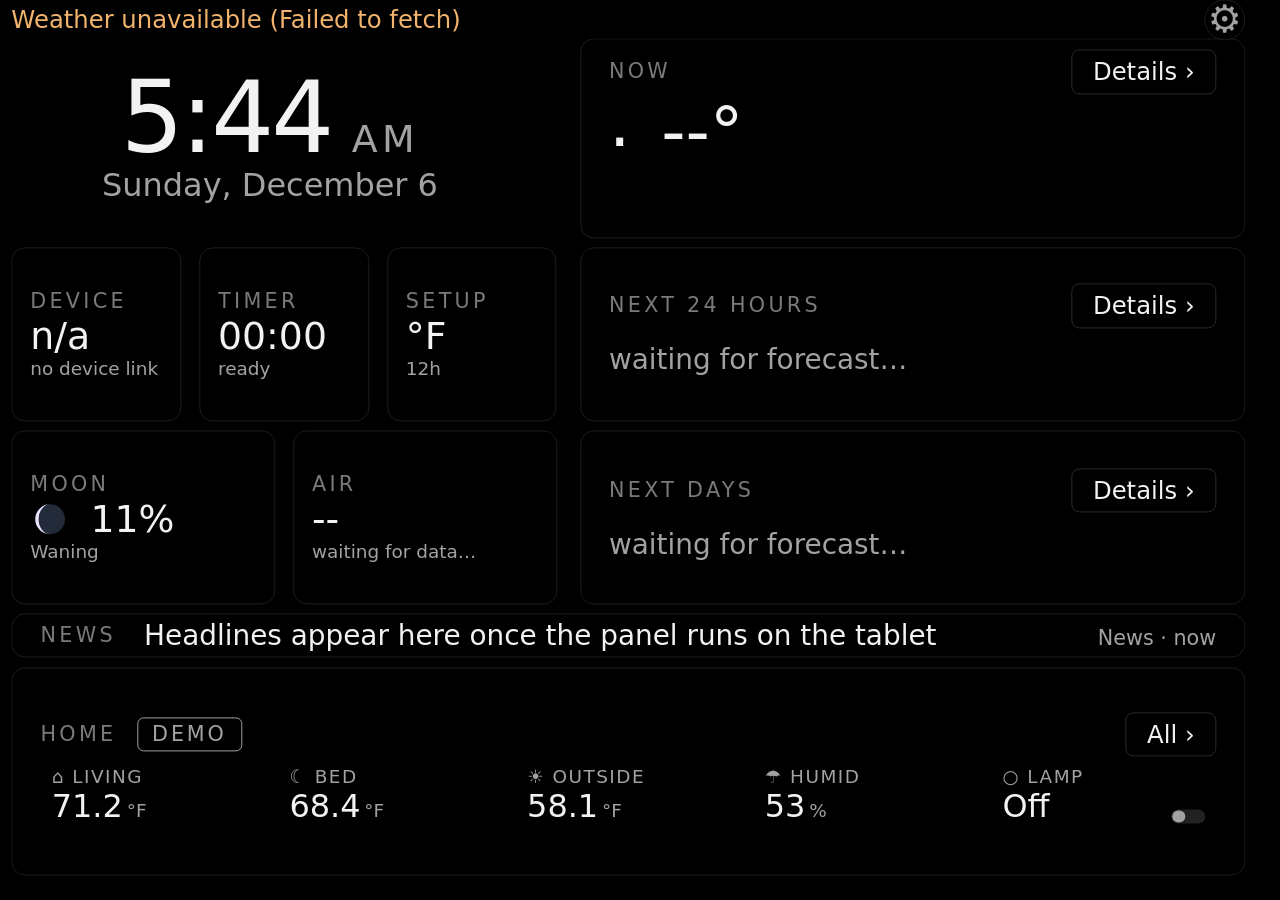
==== commit 9d3e7ac2: "Loop 5: fix what the bigger type broke, and measure spill instead of scroll Final round of the five-" ====
--- a/inky-oled/assets/index.html
+++ b/inky-oled/assets/index.html
@@ -184,7 +184,12 @@
       </section>
     </div>
 
-    <!-- ---- 9 / 10 / 11. moon, air quality, calendar ---- -->
+    <!-- ---- 9 / 10. moon, air quality ----
+         Two tiles, not three. The third was DATE, which printed "17 / Mon · Aug" on a
+         screen whose clock card says "Monday, August 17" 300 px above it, and which opened
+         a month grid with nothing on it. See the note in README about why the Calendar
+         widget was cut rather than left empty for a fourth round. .card.mini is `flex: 1 1 0`,
+         so the two survivors take the row between them; there is no hole. -->
     <div class="row3">
       <section class="card mini tappable" data-widget="moon" data-open="moon"
                role="button" tabindex="0" aria-label="Moon phase">
@@ -198,13 +203,6 @@
         <div class="mini-head">Air</div>
         <div id="air-big" class="mini-big">--</div>
         <div id="air-sub" class="mini-sub">waiting&hellip;</div>
-      </section>
-
-      <section class="card mini tappable" data-widget="calendar" data-open="calendar"
-               role="button" tabindex="0" aria-label="Calendar">
-        <div class="mini-head">Date</div>
-        <div id="cal-big" class="mini-big">&nbsp;</div>
-        <div id="cal-sub" class="mini-sub">&nbsp;</div>
       </section>
     </div>
 
@@ -312,14 +310,6 @@
   <section class="panel" data-panel="air">
     <header class="panel-head">
       <div><h1 class="panel-title">Air Quality</h1><p class="panel-sub" data-sub></p></div>
-      <button class="close-btn tappable" data-close aria-label="Close">&#10005;</button>
-    </header>
-    <div class="panel-body" data-body></div>
-  </section>
-
-  <section class="panel" data-panel="calendar">
-    <header class="panel-head">
-      <div><h1 class="panel-title">Calendar</h1><p class="panel-sub" data-sub></p></div>
       <button class="close-btn tappable" data-close aria-label="Close">&#10005;</button>
     </header>
     <div class="panel-body" data-body></div>
@@ -399,7 +389,6 @@
 <script src="wx-system.js"></script>
 <script src="wx-moon.js"></script>
 <script src="wx-air.js"></script>
-<script src="wx-calendar.js"></script>
 <script src="wx-news.js"></script>
 <script src="wx-settings.js"></script>
 <script src="wx-carousel.js"></script>
--- a/inky-oled/assets/style.css
+++ b/inky-oled/assets/style.css
@@ -22,6 +22,12 @@
   --fg:        #f2f2f2;
   --dim:       #a2a2a2;
   --dimmer:    #7a7a7a;
+  /* --accent IS --temp-cold, the same hex, and that is the whole problem it used to
+     cause: blue meant "this number is a low", "this thing is selected" and "this switch is
+     on", all at once, on screens where two of the three were 2 cm apart. Selection and
+     on/off are drawn in white now (see .chip.on, .seg-b.on, .switch.on) and blue is left to
+     mean cold and nothing else. What --accent still marks is a LINE of data: the sensor
+     trace, the countdown bar, the rain figure. */
   --accent:    #6db3f2;
   --warn:      #f2b46d;
   --danger:    #f26d6d;
@@ -35,24 +41,77 @@
      which is the main reason the panels did not read as one app. Every size now comes off
      this ramp and nothing may introduce a new value — pick the NEAREST step.
 
-     Nine steps: a ~1.16 ratio through the text range (fine enough that adjacent tiers are
+     Eight steps: a ~1.16 ratio through the text range (fine enough that adjacent tiers are
      distinguishable at 2-4 m without any tier feeling arbitrary), then three larger jumps
      for the hero tiers, which are read as shapes rather than as text.
+
+     ---------------- how big is big enough, in arcminutes ----------------
+     The ramp used to be chosen by eye against a screenshot on a desk, and the whole build
+     came out sized for a tablet in the hand. The panel is 244.5 x 152.8 mm of active area
+     at 2560 x 1600, so 1 CSS px = 0.215 mm; cap height is ~0.72 em; and a cap of height h
+     read from 3 m subtends h/3000 * 3438 arcminutes. 20/20 acuity RESOLVES about 5' — that
+     is the threshold at which a letter stops being a smudge, not a reading size. Fluent
+     glance-reading wants 12-18'.
+
+     Measured against that, every panel VALUE in the app was --fs-title-sm = 33 CSS px =
+     5.9', every field label 3.7', and every chart axis and unit 2.8'. Only the home clock
+     (15.3') and the home hero (10.5') were sized for the room, which is exactly why the
+     home screen worked from the sofa and the twelve panels did not: you walked to them.
+
+     So the panel tiers now sit on these steps, and the arcminute figure is the reason:
+
+       value    --fs-title-lg  45.5 CSS px   8.1'    a number you read, not decode
+       heading  --fs-title-sm  33.0 CSS px   5.9'    at --dim
+       label    --fs-body-lg   28.5 CSS px   5.05'   at --dimmer
+       axis     --fs-body-lg   28.5 CSS px   5.05'   at --dim — the SAME step as a label
+
+     The axis tier used to be --fs-note (21.1 CSS px, 3.8'), and the suite enforced a floor
+     of 3.6' and called that "the axis tier" — i.e. the one place in the build where the
+     stated floor was set BELOW the 5' this file spends four paragraphs establishing, and
+     the round that wrote it certified the exact fault it was written to catch. The `93°`
+     peak on the Hourly chart, which is the single number that chart exists to deliver, was
+     the least legible thing on its own screen.
+
+     A chart annotation is not decoration on a chart, it is what makes the chart's height
+     mean anything, so it takes the same floor as everything else: --fs-body-lg at --dim.
+     The bill is paid where the acuity argument says it should be — in ticks and bars, not
+     in points. The Hourly axis carries six labels instead of eight and the Daily axis six
+     instead of eight; the shapes are unchanged and the numbers on them are now readable
+     from the sofa.
+
+     --fs-body-lg moved 2.45 -> 2.5vh with that change, which is 5.05' rather than 4.95' —
+     the tier is the acuity floor now, so it has to be ON the right side of it. It also
+     makes the ramp more even, not less: the step ratios through the text range were
+     1.143 / 1.156 / 1.162 / 1.140 / 1.184 and are now 1.143 / 1.156 / 1.162 / 1.163 /
+     1.160. The 1.16 ratio the ramp claims is finally the ratio it has.
+
+     --fs-title-lg is the step this needed and did not have: --fs-title (38.7) is the panel
+     TITLE and a value cannot equal the name of the screen it is on, and --fs-hero (59.2) is
+     a hero. Two adjacent tiers of the same ramp, one step apart, is the answer.
+
+     --fs-caption is now the floor of the ramp rather than a tier anything important uses.
+     Nothing may set it together with --dimmer — see the ban in the label block below.
 
      Units are vh for the same reason the rest of the layout is: this panel has exactly one
      viewport and the whole column is a height budget. The remap was measured on device
      against that budget — see the overflow/slack line in the boot log, which must stay
      overflow=0 in all four 12h/24h x seconds combinations. */
-  --fs-caption:    1.4vh;    /* units, badges, tile sub-lines, chart ticks */
-  --fs-label:      1.6vh;    /* letter-spaced small caps: field and card labels */
-  --fs-note:       1.85vh;   /* section headings, panel subtitles, secondary prose */
+  --fs-caption:    1.4vh;    /* the floor: badges, tile sub-lines. Never with --dimmer. */
+  --fs-label:      1.6vh;    /* letter-spaced small caps: card labels on the home column */
+  --fs-note:       1.85vh;   /* panel subtitles, chart axes, secondary prose */
   --fs-body:       2.15vh;   /* list rows, chips, the toast */
-  --fs-body-lg:    2.45vh;   /* things a finger aims at: buttons, switch rows */
-  --fs-title-sm:   2.9vh;    /* stat values, tile glyphs, world-clock times */
+  --fs-body-lg:    2.5vh;    /* FIELD LABEL and CHART ANNOTATION; things a finger aims at */
+  --fs-title-sm:   2.9vh;    /* a panel's SECTION HEADING; tile glyphs; list values */
   --fs-title:      3.4vh;    /* panel titles, tile headline numbers */
+  --fs-title-lg:   4.0vh;    /* a panel's VALUE — the number the screen is about */
   --fs-hero:       5.2vh;    /* the home weather hero */
   --fs-display:    7.6vh;    /* the clock, and a panel's one big readout */
-  --fs-display-xl: 10.5vh;   /* the stopwatch — the entire point of its own screen */
+  /* The stopwatch, and the widest string this ramp step ever has to hold: a 60-minute
+     countdown reads "1:00:00", seven glyphs, ~3.3 em of tabular digits. 16vh is 182 CSS px,
+     which lays that out in 603 of the 668 px the panel body has. It was 10.5vh — the one
+     screen in the app whose entire subject is a single number, drawn smaller than the home
+     clock, on the least-inked panel in the build. */
+  --fs-display-xl: 16vh;
 
   /* One recipe for every letter-spaced small-caps label, so a section heading looks the
      same in Conditions as it does in Settings (see the label block further down).
@@ -276,8 +335,8 @@
    (1.5 / 1.6 / 1.65 / 1.7 vh), four trackings (0.06 / 0.08 / 0.1 / 0.2 em) and two weights.
 
    Three tiers, and the difference between them IS the hierarchy:
-     .psec-t   a panel's section heading — two ramp steps up, one shade brighter
-     .stat-k   a panel's FIELD label — one step up, and the same shade as the heading
+     .psec-t   a panel's section heading — --fs-title-sm (33 CSS px, 5.9' at 3 m) at --dim
+     .stat-k   a panel's FIELD label — --fs-body-lg (27.9 px, 5.0' at 3 m) at --dimmer
      the rest  a card label on the home screen, where the card's own shape does half the
                work of saying what it is — smallest, dimmest, subordinate to its value
 
@@ -288,7 +347,26 @@
    unlabelled sheet of numbers (55%, 63°, 29.91 inHg, 0%, 33.4 mi) beside a 74-device-px
    white value it was supposed to explain. The label tier is the tier that has to be
    readable; the value is the tier you can guess. Raising it costs one grid row per panel,
-   and the field cuts in the panels below are what paid for it. */
+   and the field cuts in the panels below are what paid for it.
+
+   Why the heading is BRIGHTER than the label under it, and why they are a full step apart.
+   The first pass at this raised .stat-k to --fs-note and left .psec-t at --fs-body, both at
+   --dim: a 14% size step and the same grey. Cropped from the Conditions panel, AIR and
+   HUMIDITY were indistinguishable as tiers — HUMIDITY actually read optically brighter,
+   because it is the wider word — so the page came out as grey / grey / white repeated nine
+   times and the parent-child relation the grid is built on was simply not drawn. Two tiers
+   that differ only in a rounding error are one tier. They now differ on both axes at once:
+   a whole ramp step (2.9 vs 2.45vh) AND a whole shade (8.2:1 vs 4.9:1). The label can
+   afford --dimmer at this size in a way it could not at 1.6vh — 4.9:1 is the WCAG body-text
+   threshold and 5.0' is above the acuity floor; what was fatal before was small AND dim
+   together, and the size half of that is fixed.
+
+   THE BAN. Nothing anywhere — no axis number, no unit, no tick, no caption — may set
+   --fs-caption together with --dimmer. That combination is 15.9 CSS px at 4.9:1, which is
+   2.8' at 3 m: below the threshold at which the eye resolves a glyph at all. It is not
+   "small print", it is a blank. The sensor chart's y-axis, the daily panel's hour ticks and
+   the µg/m³ units were all built at exactly that spec in the round that condemned it, which
+   is why it is now a test (design-system.test.js) rather than a habit. */
 .psec-t,
 .card-label, .mini-head, .stat-k, .fc-name, .hr-t, .wc-city, .sensor-label, .daybar-t {
   font-size: var(--fs-label);
@@ -297,12 +375,39 @@
   text-transform: uppercase;
   color: var(--dimmer);
 }
-.psec-t { font-size: var(--fs-body); color: var(--dim); }
-.stat-k { font-size: var(--fs-note); color: var(--dim); }
-/* The two dense grids run their labels a step down: five HA tiles across a 711px viewport
-   and 24 hour-bars across a panel simply do not have the width, and an ellipsised label is
-   worse than a small one. Same weight, same tracking, same colour — same object. */
-.sensor-label, .daybar-t { font-size: var(--fs-caption); letter-spacing: 0.08em; }
+.psec-t { font-size: var(--fs-title-sm); color: var(--dim); }
+/* NOWRAP, and it is the row that this protects rather than the label. A stat grid is read
+   ACROSS: three labels on one line, three values on the next. When the label tier was
+   re-scaled, `DAY OF YEAR` no longer fitted its third of the Clock panel, wrapped to two
+   lines, and pushed its own value ~90 device px below the two beside it — so the TODAY row
+   had three baselines and stopped being a row at all. Nothing in a grid of independent
+   cells equalises that: each cell stacks its own label over its own value.
+   A label that will not fit now overhangs its cell instead, which is visible and local,
+   where a wrap is invisible and moves a number. The real answer is that a label in a
+   three-column grid has about nine characters — which is enforced over the rendered DOM in
+   design-system.test.js, so it is a budget rather than a hope. */
+.stat-k { font-size: var(--fs-body-lg); color: var(--dimmer); white-space: nowrap; }
+/* Five Home Assistant tiles across a 711 px card is 142 px each, and an ellipsised label
+   is worse than a small one — so this is the one label in the app still on --fs-caption,
+   and it therefore has to give on the OTHER axis: --dim, not the recipe's --dimmer. See
+   THE BAN above — caption AND dimmer together is 2.8' at 3 m, and where the width
+   genuinely cannot pay, the contrast does. */
+.sensor-label {
+  font-size: var(--fs-caption);
+  letter-spacing: 0.08em;
+  color: var(--dim);
+}
+/* The daily chart's TIME AXIS, at the annotation tier with every other chart annotation in
+   the build. It was caption/--dimmer (2.8' at 3 m — a chart with no x-scale on it), then
+   --fs-note (3.8', still under the acuity floor this stylesheet sets for everything else).
+   At 28.5 px it is labelled every FOURTH bar rather than every third: six labels across the
+   panel is 111 CSS px of pitch for a 52 px word, which is the trade the acuity argument
+   asks for — fewer ticks, readable ones. */
+.daybar-t {
+  font-size: var(--fs-body-lg);
+  letter-spacing: 0.08em;
+  color: var(--dim);
+}
 
 .card-head {
   display: flex;
@@ -324,7 +429,7 @@
 }
 
 .badge {
-  font-size: var(--fs-caption);
+  font-size: var(--fs-label);
   font-weight: var(--label-weight);
   letter-spacing: 0.14em;
   text-transform: uppercase;
@@ -337,6 +442,6 @@
    same screen — one a note about where the numbers come from, the other a value on the
    EPA's own scale. The scale keeps the colour, since there it IS the datum; provenance
    gets an outline. --warn stays for the stale badge, which is a genuine warning. */
-.badge-demo  { color: var(--dimmer); }
+.badge-demo  { color: var(--dim); }
 .badge-live  { color: var(--ok); }
 .badge-stale { color: var(--warn); }
--- a/inky-oled/assets/style-home.css
+++ b/inky-oled/assets/style-home.css
@@ -87,7 +87,19 @@
    happened to land cleanly on "7 P" and so hid it.) The mask dissolves the last 4vw
    instead of guillotining it, which is the whole convention for "this list continues".
    A mask rather than the gradient overlay used on the panel edges, because a chip may be
-   mid-scroll under it and the .hr.now background is not --bg. */
+   mid-scroll under it and the .hr.now background is not --bg.
+
+   Two changes, for one complaint: the last visible column read as a rendering fault rather
+   than as "there is more this way".
+
+   .scrolls, which relayoutHome() sets, so the fade only exists on a strip that really is
+   wider than its box. (It usually is — the strip carries all 24 hours — but a card wide
+   enough to hold them, or a shorter forecast, must not be dimmed for nothing.)
+
+   2vw, not 4: at 4 the mask was as wide as 80% of a landscape chip, so a whole column — its
+   hour, its glyph and its temperature together — rendered at reduced opacity and read as
+   broken. At 2 it dissolves the EDGE of that column, which is what the convention actually
+   is: a cut that says "continues", not a column that says "failed to draw". */
 .hstrip {
   display: flex;
   gap: 1.1vw;
@@ -95,8 +107,10 @@
   scroll-snap-type: x proximity;
   -webkit-overflow-scrolling: touch;
   padding-bottom: 0.4vh;
-  -webkit-mask-image: linear-gradient(to right, #000 calc(100% - 4vw), transparent 100%);
-  mask-image: linear-gradient(to right, #000 calc(100% - 4vw), transparent 100%);
+}
+.hstrip.scrolls {
+  -webkit-mask-image: linear-gradient(to right, #000 calc(100% - 2vw), transparent 100%);
+  mask-image: linear-gradient(to right, #000 calc(100% - 2vw), transparent 100%);
 }
 .hr {
   flex: 0 0 auto;
@@ -113,7 +127,9 @@
 .hr.now { border-color: var(--card-line2); background: rgba(109, 179, 242, 0.07); }
 .hr-i { font-size: var(--fs-body-lg); line-height: 1.1; }
 .hr-d { font-size: var(--fs-body); font-variant-numeric: tabular-nums; }
-.hr-p { font-size: var(--fs-caption); color: var(--dimmer); font-variant-numeric: tabular-nums; }
+/* --dim, not --dimmer: see THE BAN in style.css. The strip is eight columns across a
+   711 px card, so the size cannot move; the contrast is the half of it that can. */
+.hr-p { font-size: var(--fs-caption); color: var(--dim); font-variant-numeric: tabular-nums; }
 .hr-p.wet { color: var(--accent); }
 
 /* ---------- 5. daily forecast ---------- */
@@ -149,7 +165,10 @@
   min-width: 0;
   position: relative;
 }
-.sensor.on { border-color: rgba(125, 224, 141, 0.35); background: rgba(125, 224, 141, 0.07); }
+/* One "on", one colour. This tile was green while the Settings switch beside the same
+   idea was blue, so the app had two on-states in two hues on two screens. Both are white
+   now; see .switch.on. */
+.sensor.on { border-color: rgba(255, 255, 255, 0.30); background: rgba(255, 255, 255, 0.06); }
 .sensor.alertish { border-color: rgba(242, 180, 109, 0.4); }
 /* line-height is pinned, not `normal`: these labels lead with symbol-font glyphs
    (house / moon / sun / umbrella / bolt / circle / diamond / bar) and a fallback font's
@@ -161,8 +180,11 @@
   overflow: hidden;
   text-overflow: ellipsis;
 }
-/* keep the label clear of the switch pill parked in the tile's top-right corner */
-.sensor.has-sw .sensor-label { padding-right: 3.8vw; }
+/* The pill sits on the VALUE's line, not the label's. Parked in the top-right corner it
+   was level with the word LAMP while the state it sets ("Off") sat on the line below — a
+   control and its own readout on two different baselines, in a tile 102 px wide. Reading
+   the tile meant reading down the left and then back up the right. */
+.sensor.has-sw .sensor-value { padding-right: 3.8vw; }
 .sensor-value {
   font-size: var(--fs-body-lg);
   font-weight: 200;
@@ -185,7 +207,7 @@
 .sensor.stale .sensor-unit { color: var(--dimmer); }
 .sensor-sw {
   position: absolute;
-  top: 0.5vh; right: 0.8vw;
+  bottom: 0.7vh; right: 0.8vw;
   width: 3vw; height: 1.6vh;
   border-radius: 0.8vh;
   background: #222;
@@ -198,8 +220,8 @@
   background: var(--dim);
   transition: transform var(--dur-ui) var(--ease), background-color var(--dur-ui) var(--ease);
 }
-.sensor.on .sensor-sw { background: rgba(125, 224, 141, 0.25); }
-.sensor.on .sensor-sw span { background: var(--ok); transform: translateX(calc(3vw - 1.6vh)); }
+.sensor.on .sensor-sw { background: rgba(255, 255, 255, 0.22); }
+.sensor.on .sensor-sw span { background: var(--fg); transform: translateX(calc(3vw - 1.6vh)); }
 
 /* ---------- 7/2/8. mini tiles ---------- */
 .row3 { flex: 0 0 auto; display: flex; gap: 1.4vw; min-width: 0; }
--- a/inky-oled/assets/style-panels.css
+++ b/inky-oled/assets/style-panels.css
@@ -105,6 +105,19 @@
   background: linear-gradient(to bottom, var(--bg), transparent);
 }
 
+/* The rule under a pinned block insets to the same 3vw rail every other rule in the app
+   uses. It was `border-bottom` on .stick itself, and .stick cancels the body's side padding
+   with a negative margin so that its background reaches the scrollport edges — which made
+   this the one rule in the build drawn full-bleed to both edges of the screen, on the panel
+   with the fewest other things to look at. A block child sits inside the padding, so the
+   rule lands on the rail without giving up the full-width background. */
+.stick::after {
+  content: "";
+  display: block;
+  margin-top: 0.8vh;
+  border-bottom: 1px solid var(--card-line);
+}
+
 /* Control block pinned under the panel header while only the list below it scrolls.
    Past ~9 laps the stopwatch readout and the Lap button used to scroll off the top, so
    looking at lap 1 cost you both the running time and the button you needed next.
@@ -118,7 +131,6 @@
   background: var(--bg);
   margin: -1.6vh -3vw 0;
   padding: 1.6vh 3vw 0.8vh;
-  border-bottom: 1px solid var(--card-line);
 }
 
 /* Still the empty state's "Open settings" and the alarm's "Dismiss" — both of which are
@@ -135,12 +147,14 @@
 }
 
 /* ---------- panel content blocks ---------- */
-/* 1.6vh, not 2: with the hero laid out as a row and the grids running three across, the
-   Conditions panel came to within about one stat row of fitting its screen. This is the
-   last 1.6vh x 4 sections that closes it, and it costs nothing anywhere else — the gap
-   between a section's last value and the next section's heading is still ~2.6vh once the
-   stat cell's own bottom padding is counted. */
-.psec { margin-top: 1.6vh; }
+/* 1.2vh, not 1.6 and not 2. Each drop paid for a re-scale: with the hero laid out as a row
+   and the grids running three across, Conditions came to within one stat row of fitting its
+   screen, and 1.6 closed it; sizing every value for a 3 m read then cost roughly 2vh per
+   stat row, and 1.2 is what Conditions and Daily needed to close again. It costs nothing
+   visually — the gap between a section's last value and the next section's heading is still
+   over 2vh once the stat cell's own bottom padding is counted, and the heading is now a
+   whole ramp step larger than the labels under it, which separates the blocks by itself. */
+.psec { margin-top: 1.2vh; }
 .psec-t { margin-bottom: 1vh; }   /* size/weight/tracking/colour: see the label recipe */
 
 /* ---------- the one hero block ----------
@@ -173,6 +187,11 @@
 }
 .big-readout.hero .big-time { font-size: var(--fs-display); }
 .hero-text { min-width: 0; }
+/* `text-align: left` above exists to line the number and its caption up with each other
+   BESIDE a glyph. With no glyph there is nothing to line up beside, and the block came out
+   left-of-centre on a screen whose only content is that number (Air, whose two attempts at
+   a hero glyph were both decoration standing in for a scale). No icon, no offset. */
+.big-readout.hero.no-icon { text-align: center; }
 
 .big-icon { font-size: var(--fs-display); line-height: 1; }
 .big-time {
@@ -185,7 +204,11 @@
 .big-time.mono { font-variant-numeric: tabular-nums; letter-spacing: 0.01em; }
 .big-sub { font-size: var(--fs-body); color: var(--dim); margin-top: 0.6vh; }
 .dim { color: var(--dim); }
-.muted { font-size: var(--fs-note); color: var(--dimmer); line-height: 1.5; margin-top: 0.8vh; }
+/* The one-sentence answer — "None forecast in the next 7 days.", "Steady, +/-0.5 deg over
+   2 h". It replaced whole grids of zeros on three panels, so it is not a footnote about the
+   screen, it IS the screen's answer, and it is set as prose at --fs-body/--dim (4.4' at 3 m)
+   rather than at the note tier it was left on (3.8' at 4.9:1). */
+.muted { font-size: var(--fs-body); color: var(--dim); line-height: 1.5; margin-top: 0.8vh; }
 /* One-line notice for a panel that is not showing live data — the demo simulator, or a
    Home Assistant feed that has stopped answering. Sized as a note, not as body copy: it
    explains a state, it is not something to read. */
@@ -207,13 +230,26 @@
 .stat-grid.cols3 { grid-template-columns: repeat(3, 1fr); gap: 1.1vh 2.2vw; }
 .stat { border-bottom: 1px solid var(--card-line); padding-bottom: 0.8vh; min-width: 0; }
 .stat.last-row { border-bottom: none; }   /* see statGrid(): a rule with no next row */
+/* The one number a field is about. --fs-title-lg is 45.5 CSS px, i.e. 8.1 arcminutes of
+   cap height at 3 m; it was --fs-title-sm, 5.9', which is the 20/20 THRESHOLD — the size at
+   which a glyph resolves rather than the size at which a sentence reads. Every value on
+   every one of the twelve panels sat there, which is why the panels were screens you walked
+   to and the home hero was a screen you read. See the arcminute block in style.css. */
 .stat-v {
-  font-size: var(--fs-title-sm);
+  font-size: var(--fs-title-lg);
   font-weight: 300;
   font-variant-numeric: tabular-nums;
   overflow-wrap: anywhere;
 }
-.stat-x { font-size: var(--fs-label); letter-spacing: 0.02em; color: var(--dim); }
+/* The qualifier under a value — "Low" under a UV index, "from 286°" under a compass
+   point. It carries the BAND, which is the part a person acts on, so it is a step of prose
+   and not a footnote: --fs-label was 3.3' at 3 m. */
+.stat-x { font-size: var(--fs-body); letter-spacing: 0.02em; color: var(--dim); }
+/* A unit riding INLINE on a value line, a step down and a shade dimmer so the figure still
+   reads first. It exists because the alternatives both failed on the Air panel: on its own
+   line it turned six pollutant fields into eighteen lines, and moved onto the reference
+   line below it left the measurement as a bare `15` above an identical-looking `15`. */
+.stat-v .unit { font-size: var(--fs-body-lg); color: var(--dim); }
 
 .wind-arrow { display: inline-block; }
 
@@ -239,9 +275,20 @@
   border-radius: 1.3vh;
   color: var(--fg);
 }
-.btn.primary { color: var(--ok); border-color: rgba(125, 224, 141, 0.45); }
-.btn.danger  { color: var(--danger); border-color: rgba(242, 109, 109, 0.45); }
+/* There is no .primary and no .danger any more. A green Start on the Timer and a red
+   "Reset to defaults" in Settings took the palette from three hues to five, and both of the
+   additions were on AFFORDANCES — the rule this app is built on is that colour marks data.
+   What the button does is carried by its word, its position and, for the destructive one,
+   by the confirm step it already has. --danger survives where it is a STATE and not a
+   control: the countdown alarm's flash, and a battery reading in the red.
+   .off is not a hue, it is the disabled shade — Lap with nothing to split.
+   .fill is not a hue either: it is the PRIMARY, marked with weight. Removing the green from
+   Start was right and leaving the Timer with three identical hairline pills was not — a
+   stopwatch with no obvious way to start it. It is the same white-alpha family .chip.on and
+   .seg-b.on already use, one step up because a primary action outranks a selected chip —
+   one idiom at three weights rather than a fourth one invented for a button. */
 .btn.off     { color: var(--dimmer); }
+.btn.fill    { background: rgba(255, 255, 255, 0.16); border-color: transparent; }
 
 .chip-row { display: flex; flex-wrap: wrap; gap: 1.2vw 1.2vw; }
 /* A wrapping flex row breaks wherever the text happens to run out, which for the nine
@@ -251,7 +298,8 @@
    becomes a grid and the break is chosen instead of discovered. */
 .chip-row.cols3 { display: grid; grid-template-columns: repeat(3, 1fr); }
 .chip-row.cols4 { display: grid; grid-template-columns: repeat(4, 1fr); }
-.chip-row.cols3 .chip, .chip-row.cols4 .chip {
+.chip-row.cols7 { display: grid; grid-template-columns: repeat(7, 1fr); }
+.chip-row.cols3 .chip, .chip-row.cols4 .chip, .chip-row.cols7 .chip {
   flex: initial;
   min-width: 0;
   text-align: center;
@@ -271,7 +319,11 @@
   color: var(--dim);
   min-width: 0;
 }
-.chip.on { color: var(--fg); border-color: var(--accent); background: rgba(109, 179, 242, 0.1); }
+/* SELECTED is white — a brighter box, not a different hue. In blue it was the same
+   colour as a low temperature, and on the Daily panel the selected day chip and the day's
+   low sat within a hand's width of each other. Selection is a state of the control, so it
+   is drawn the way a control is: more light. */
+.chip.on { color: var(--fg); border-color: var(--fg); background: rgba(255, 255, 255, 0.10); }
 
 /* Segmented control — the ONLY paired-button idiom left in the app, and it is reserved for
    a genuine either/or with two named values (°F/°C, 12-hour/24-hour). Anything that is
@@ -287,7 +339,7 @@
   border: 1px solid var(--card-line2);
   border-radius: 1.3vh;
 }
-.seg-b.on { color: var(--fg); border-color: var(--accent); background: rgba(109, 179, 242, 0.12); }
+.seg-b.on { color: var(--fg); border-color: var(--fg); background: rgba(255, 255, 255, 0.12); }
 
 /* ---------- switch rows ----------
    The single idiom for every on/off in the app: seconds, screen drift, and each widget's
@@ -300,7 +352,7 @@
    470 x 142 device px, well over the 88 px target floor, and the knob is narrower because a
    third of the width has a third of the room for one. */
 .srows.cols3 { display: grid; grid-template-columns: repeat(3, 1fr); column-gap: 2vw; }
-.srows.cols3 .srow { padding: var(--pad-row) 1vw; gap: 1.5vw; }
+.srows.cols3 .srow { padding: var(--pad-row) 0; gap: 1.5vw; }
 .srows.cols3 .srow-k { font-size: var(--fs-body); }
 /* 9vw, not 6.5: at 6.5 the pill was barely wider than its own knob, so the knob travelled
    5 px between off and on and twelve switches all read as the same state from 30 cm, let
@@ -323,17 +375,28 @@
    a pill, and at an even third the word came out as "Secon" with the knob over the rest. */
 .seg-pair .srows { flex: 1.5 1 0; min-width: 0; }
 .seg-pair .srow { padding: var(--pad-row) 1vw; border-bottom: none; gap: 1.5vw; }
+/* ...except inside the units cluster, where the row sits in a bordered box of its own. */
+
+/* Seven day chips across a 711 px panel have ~95 px each; the side padding a chip carries
+   for a wrapping row is width it cannot spare here. */
+.chip-row.cols7 .chip { padding: var(--pad-row) 0.4vw; }
 
 /* A panel's closing strip: one control and the one line that belongs beside it. */
 .pfoot { display: flex; align-items: center; gap: 2.5vw; margin-top: 1.6vh; }
 .pfoot .btn-row { flex: 0 0 40%; margin-top: 0; }
 .pfoot .muted { flex: 1 1 auto; margin-top: 0; }
+/* No side padding. The 1vw here was 5 CSS px, and it applied to the LABEL but not to the
+   row's own hairline or to the section heading above it — so every switch row in Settings
+   started 12 device px to the right of the rule it sits on and of the heading that owns it,
+   and the panel had a visibly ragged left rail running its whole length. A row that is a
+   full-width target does not need to inset its own contents; the panel body's 3vw is the
+   rail, and everything on the screen now starts on it. */
 .srow {
   display: flex;
   align-items: center;
   justify-content: space-between;
   gap: 3vw;
-  padding: var(--pad-control) 1vw;
+  padding: var(--pad-control) 0;
   border-bottom: 1px solid var(--card-line);
   border-radius: 0.8vh;
   width: 100%;
@@ -364,6 +427,9 @@
   background: var(--dimmer);
   transition: transform var(--dur-ui) var(--ease), background-color var(--dur-ui) var(--ease);
 }
-.switch.on { background: rgba(109, 179, 242, 0.25); border-color: var(--accent); }
-.switch.on span { background: var(--accent); transform: translateX(calc(10vw - 3.6vh)); }
-
+/* ON is white, for the same reason SELECTED is: every toggle in Settings was blue, which
+   is the colour of a cold temperature two screens away. The knob's POSITION is what says
+   which way the switch is set; the brightness is what makes that readable at 3 m. */
+.switch.on { background: rgba(255, 255, 255, 0.22); border-color: var(--fg); }
+.switch.on span { background: var(--fg); transform: translateX(calc(10vw - 3.6vh)); }
+
--- a/inky-oled/assets/style-widgets.css
+++ b/inky-oled/assets/style-widgets.css
@@ -7,32 +7,67 @@
 /* ---------- stopwatch / timer panel ----------
    D2: this screen was ~55% empty black below "Tap Lap while running to split.", while
    Conditions two taps away was overflowing. Both were the same failure — no panel had a
-   declared vertical strategy — so this one now has an explicit one:
-
-     the readout is the largest type in the app (--fs-display-xl). It is the entire point of
-       the screen and it used to be optically SMALLER than the home clock, because 00:00.0 is
-       seven glyphs where 12:25 is five;
-     the pinned control cluster keeps its intrinsic height;
-     the lap list takes everything that is left, and when there are no laps its one line of
-       guidance is centred in that space instead of hugging the top of a black rectangle.
+   declared vertical strategy — so this one has an explicit one, and it is now stated as a
+   composition rather than as a centring:
+
+     the readout is the largest type in the app (--fs-display-xl, 182 CSS px). It is the
+       entire point of the screen and it used to be optically SMALLER than the home clock,
+       because 00:00.0 is seven glyphs where 12:25 is five;
+     the pinned control cluster keeps its intrinsic height, at the top;
+     the lap TABLE takes everything under it, drawn and labelled whether or not there is a
+       lap in it yet.
 
    The body is a flex column for the third point. position:sticky on .stick still pins,
    because the scroll container is unchanged — only the layout of its children is. */
-/* justify-content: center is inert whenever there IS a lap list — .laps-sec grows and eats
-   the free space — and is the whole layout when there is not: a stopwatch nobody has
-   started is a readout and three buttons, and they belong in the middle of the screen
-   rather than pushed to the top of ~900 px of black with one sentence floating in it. That
-   was 55% of this panel, on a screen two taps from one that was overflowing. */
+/* No justify-content here any more. Centring a cluster that is a third of the panel tall
+   in a column that is the whole panel does not compose it, it just splits the emptiness in
+   two: measured on the device, this screen opened with a 747 device px unbroken black band
+   above the mode switch and closed with another ~440 below the helper line, and was the
+   least-inked screen in the build at 2.05%. The column now states where its two blocks go —
+   the control cluster keeps its intrinsic height at the top, the lap table takes everything
+   under it — and the emptiness is spent on the readout, which is the one thing the screen
+   is for. */
 .panel[data-panel="timer"] .panel-body {
   display: flex;
   flex-direction: column;
-  justify-content: center;
 }
 .panel[data-panel="timer"] .stick { flex: 0 0 auto; }
+/* With no laps yet the pinned cluster TAKES the column and centres the readout in it. The
+   two previous versions both spent that space on the lap table: first as ~40% of the screen
+   in undifferentiated black, then as seven full-width hairlines with nothing on any of them
+   — 8.5% of the panel's total ink, an empty ruled notepad. Neither is content, and this is
+   the one screen in the build whose entire subject is a single number. So the number gets
+   the room, and the lap region shrinks to its heading and its one sentence until there is
+   actually a lap in it. */
+.panel[data-panel="timer"] .stick.roomy {
+  flex: 1 1 auto;
+  display: flex;
+  flex-direction: column;
+  /* space-evenly, not center: centring the three blocks as one cluster left the whole
+     surplus as two 200 px bands, and a 200 px band of black on a wall panel reads as
+     something that failed to load. Evenly spaced, the same surplus is the rhythm between
+     the mode switch, the number and its controls. */
+  justify-content: space-evenly;
+  min-height: 0;
+}
 .laps-sec { flex: 1 1 auto; display: flex; flex-direction: column; min-height: 0; }
+.laps-sec.laps-empty { flex: 0 0 auto; }
 .laps-sec .laps { flex: 0 0 auto; }
-/* the no-laps hint, directly under the controls it is about */
-.laps-hint { flex: 0 0 auto; text-align: center; }
+/* The reserved lap region, with NO frame drawn in it until there is a lap to frame.
+
+   It carried seven full-width hairlines at a real lap row's pitch, on the argument that a
+   ruled empty table reads as "nothing yet" where a bare rectangle reads as "failed to
+   load". Measured on the device, it read as neither: seven rules with nothing on any of
+   them were 8.5% of all the ink on the screen and about 40% of its height, on the panel
+   whose stated rule is that lit pixels are data. An empty ruled notepad is decoration that
+   has learned to look like content. The region still RESERVES its space, so the layout does
+   not jump when lap 1 arrives — that part of the diagnosis was right — and one sentence
+   says what will fill it. */
+.laps-hint {
+  flex: 1 1 auto;
+  text-align: center;
+  min-height: 0;
+}
 .laps-hint .muted { margin-top: 1.4vh; }
 #tmr-disp { font-size: var(--fs-display-xl); }
 /* see the tenths note in wx-timer.js: a ramp step down and a shade dimmer, because this is
@@ -67,7 +102,15 @@
   min-height: 0;
 }
 .panel[data-panel="hourly"] .hrows { flex: 1 1 auto; }
-.panel[data-panel="hourly"] .hrow { flex: 1 1 0; min-height: 4.4vh; }
+/* The floor is DERIVED from the type the row holds, not typed. It was a literal 4.4vh,
+   and when the landscape ramp was restated at 1.45x the row's own temperature figure grew
+   to a 54 CSS px line box inside a 31 px box: the figure painted through the hairline of
+   the row above it and the last one was sliced by the bottom bezel. A row that cannot be
+   shorter than its own value cannot do that again, whatever the ramp does next. */
+.panel[data-panel="hourly"] .hrow {
+  flex: 1 1 0;
+  min-height: calc(var(--fs-title-lg) * 1.35 + var(--pad-row) * 2);
+}
 
 .hrows { display: flex; flex-direction: column; }
 .hrow {
@@ -79,8 +122,8 @@
   border-radius: 0.8vh;
 }
 .hrow:last-child { border-bottom: none; }  /* no rule under the last row of a list */
-.hrow.sel { background: rgba(109, 179, 242, 0.1); }
-.hrow-t { flex: 0 0 12vw; font-size: var(--fs-body); color: var(--dim); font-variant-numeric: tabular-nums; }
+.hrow.sel { background: rgba(255, 255, 255, 0.07); }   /* selected, not cold */
+.hrow-t { flex: 0 0 12vw; font-size: var(--fs-title-sm); color: var(--dim); font-variant-numeric: tabular-nums; }
 /* A FIXED basis, like every other column in this row. It was `flex: 0 0 auto`, so the
    glyph column was as wide as whatever glyph happened to be in it — and a sun, a moon and
    a cloud are not the same width. The bars beside them therefore started at three
@@ -92,9 +135,16 @@
   text-align: center;
   font-size: var(--fs-title-sm);
 }
-.hrow-bar { flex: 1 1 auto; height: 0.9vh; background: #151515; border-radius: 0.5vh; overflow: hidden; }
-.hrow-bar span { display: block; height: 100%; background: var(--accent); opacity: .55; }
-.hrow-d { flex: 0 0 11vw; text-align: right; font-size: var(--fs-body-lg); font-variant-numeric: tabular-nums; }
+/* The column that takes the remainder — and it says what the weather IS, in words. It
+   replaced a grey progress track that encoded the same temperature the figure at the end of
+   the row already gives, against an arbitrary zero; see WP.ui.tempTone. */
+.hrow-w { flex: 1 1 auto; min-width: 0; font-size: var(--fs-body); color: var(--dim);
+          white-space: nowrap; overflow: hidden; text-overflow: ellipsis; }
+.hrow-d { flex: 0 0 15vw; text-align: right; font-size: var(--fs-title-lg); font-variant-numeric: tabular-nums; }
+/* The chart's three stops, on the figure. One variable, one visual language. */
+.hrow-d.t-hot  { color: var(--temp-hot); }
+.hrow-d.t-warm { color: var(--temp-warm); }
+.hrow-d.t-cold { color: var(--temp-cold); }
 .hrow-p { flex: 0 0 10vw; text-align: right; font-size: var(--fs-note); color: var(--dimmer); }
 .hrow-p.wet { color: var(--accent); }
 
@@ -109,49 +159,115 @@
   display: flex;
   gap: 0.5vw;
   align-items: flex-end;
-  height: 22vh;
-  overflow-x: auto;
+  /* 16vh, not 22. The chart's two jobs are "when is it warm" and "how warm", and 24 bars
+     over 182 CSS px answer both; the extra 68 px were the panel's whole overflow budget
+     once its values were sized for the room. */
+  height: 16vh;
   /* the bottom row is the TIME AXIS and it is the point of the chart; the panel body's
      own bottom padding is what stops the footer cutting through it */
   padding-bottom: 0.2vh;
 }
-.daybar { flex: 1 0 3.4vw; display: flex; flex-direction: column; height: 100%; }
+/* `min-width: 0` is the whole fix for the sliver, and the reason it was needed is worth
+   keeping: a flex item's automatic minimum size is its MIN-CONTENT width, so the two bars
+   carrying a `93°` callout and the eight carrying a `12A` tick each demanded the width of
+   that word. Twenty-four bars then measured 53-90 device px apiece instead of one width,
+   the row came out 30 CSS px wider than the panel, and the 24th hour rendered as a 3-px
+   scratch against the right rail. With the floor released, `1 1 0` gives all 24 the
+   identical share and the last one lands inside the rail; the annotations are centred over
+   their own bar and simply overhang their neighbours, which are blank. The first bar's tick
+   is left-aligned instead, so `12A` starts on the same rail as every heading on the panel
+   rather than half a word to the left of it. */
+.daybar { flex: 1 1 0; min-width: 0; display: flex; flex-direction: column; height: 100%; }
+/* the two extremes' own numbers — the annotation tier, like every other chart annotation */
 .daybar-v {
-  font-size: var(--fs-caption);
+  font-size: var(--fs-body-lg);
   color: var(--dim);
   text-align: center;
-  height: 2vh;
+  height: 3.4vh;
+  white-space: nowrap;
   font-variant-numeric: tabular-nums;
 }
 .daybar-c { flex: 1 1 auto; display: flex; align-items: flex-end; }
+/* EVERY bar's cap wears the temperature it is, off the same three stops the hourly curve
+   is drawn from and the hourly list is tinted with (WP.ui.tempTone picks the class).
+
+   Twice now this chart has had colour applied to some of its bars and not the rest, and
+   both times the result was worse than either extreme. First: an identical amber cap on all
+   24, i.e. the ramp applied and not discriminating — amber, which means "hot" everywhere
+   else, painted on the coldest hours of the day. Then: 22 identical grey bars with the min
+   and max in a muddy navy and a dull brown, the two lowest-contrast marks on the screen —
+   so height carried everything and colour marked two extremes in colours you cannot resolve
+   at 3 m. A ramp is either the chart's language or it is not in the chart.
+
+   The body of the bar stays dark whatever the cap says. The cap is 0.35vh of the ~180 px
+   the chart occupies, which is what the eye traces anyway, and this is an OLED panel whose
+   stylesheet header says in as many words to avoid large bright fills. */
 .daybar-c div {
   width: 100%;
   background: linear-gradient(to bottom,
-    var(--temp-warm) 0, var(--temp-warm) 0.35vh, rgba(255, 201, 84, 0.14) 0.35vh);
+    var(--dim) 0, var(--dim) 0.35vh, #1b1b1b 0.35vh);
   border-radius: 0.4vh 0.4vh 0 0;
 }
-/* The warmest and coldest hours carry their number, and their cap is at full strength so
-   the annotation and the bar it belongs to are obviously the same object. The COLD one is
-   cold-coloured: .peak alone painted both of them var(--temp-hot), so the day's minimum
-   was drawn in the same red-orange as its maximum — the app's own temperature ramp, used
-   to mean "extreme" on a screen where it means "hot" everywhere else. */
+.daybar.t-hot .daybar-c div { background: linear-gradient(to bottom,
+    var(--temp-hot) 0, var(--temp-hot) 0.35vh, #1b1b1b 0.35vh); }
+.daybar.t-warm .daybar-c div { background: linear-gradient(to bottom,
+    var(--temp-warm) 0, var(--temp-warm) 0.35vh, #1b1b1b 0.35vh); }
+.daybar.t-cold .daybar-c div { background: linear-gradient(to bottom,
+    var(--temp-cold) 0, var(--temp-cold) 0.35vh, #1b1b1b 0.35vh); }
+/* The warmest and coldest hours are the two that carry a NUMBER, and the number is what
+   marks them now — the bars themselves are already the right colour, so nothing has to be
+   said twice. Each callout wears its own bar's tone, so the annotation and the bar it
+   belongs to are obviously the same object. */
 .daybar.peak .daybar-v { color: var(--fg); }
-.daybar.peak .daybar-c div { background: linear-gradient(to bottom,
-    var(--temp-hot) 0, var(--temp-hot) 0.35vh, rgba(255, 138, 80, 0.3) 0.35vh); }
-.daybar.peak.cold .daybar-v { color: var(--temp-cold); }
-.daybar.peak.cold .daybar-c div { background: linear-gradient(to bottom,
-    var(--temp-cold) 0, var(--temp-cold) 0.35vh, rgba(109, 179, 242, 0.28) 0.35vh); }
-.daybar-t { text-align: center; height: 2vh; }
-
-/* world clocks */
-.wc-grid { display: grid; grid-template-columns: repeat(3, 1fr); gap: 1.2vh 2vw; }
+.daybar.peak.t-hot  .daybar-v { color: var(--temp-hot); }
+.daybar.peak.t-cold .daybar-v { color: var(--temp-cold); }
+.daybar-t { text-align: center; height: 3.4vh; white-space: nowrap; }
+.daybar:first-child .daybar-t { text-align: left; }
+
+/* world clocks — two across; see the zone list in wx-clock.js for why it is not three */
+.wc-grid { display: grid; grid-template-columns: repeat(2, 1fr); gap: 1.2vh 3vw; }
 .wc { border-bottom: 1px solid var(--card-line); padding-bottom: 0.8vh; }
-/* Nine cities, three across: the last row is the last three, and it carries no rule under
-   it. A table rule with no next row is the unfinished-table tell, and this grid ended every
+/* Six cities, two across: the last row is the last two, and it carries no rule under it.
+   A table rule with no next row is the unfinished-table tell, and this grid ended every
    Clock panel with one. */
-.wc-grid .wc:nth-last-child(-n+3) { border-bottom: none; }
-.wc-time { font-size: var(--fs-title-sm); font-weight: 300; font-variant-numeric: tabular-nums; }
-.wc-day { font-size: var(--fs-caption); color: var(--dim); }
+.wc-grid .wc:nth-last-child(-n+2) { border-bottom: none; }
+/* A world clock's time is that cell's VALUE and takes the value tier, like every other
+   number on every other panel; the weekday under it is the qualifier. */
+.wc-time { font-size: var(--fs-title-lg); font-weight: 300; font-variant-numeric: tabular-nums; }
+.wc-day { font-size: var(--fs-note); color: var(--dim); }
+
+/* The hour chart takes whatever the panel has left rather than leaving it as a band under
+   the grid: cutting DAY from nine cells to three freed ~170 CSS px, and a fixed-height chart
+   would have handed all of it straight back to the black. PORTRAIT ONLY — in landscape this
+   panel is two columns of sections (see the landscape block in style-theme.css) and a flex
+   column here would out-rank that grid on specificity and quietly undo it. */
+@media (orientation: portrait) {
+  .panel[data-panel="daily"] [data-body] { display: flex; flex-direction: column; }
+  .panel[data-panel="daily"] .psec:last-child {
+    flex: 1 1 auto; display: flex; flex-direction: column; min-height: 0;
+  }
+  .panel[data-panel="daily"] .daybars { flex: 1 1 auto; height: auto; min-height: 16vh; }
+}
+
+/* ---------- the moon panel ----------
+   The hero art and the seven-night strip: one panel draws them, which is what this file is
+   for. The tile's small disc stays with the icon palette in style-theme.css. */
+.moon-hero { display: flex; align-items: center; justify-content: center;
+             gap: 5vw; padding: 1.2vh 0 0.6vh; }
+/* No halo. The glow was a drop-shadow of the lit colour around the whole silhouette, which
+   is decoration on the panel whose stated rule is that lit pixels are data, on a display
+   that pays for every one — and at 1.3x zoom the bloom read as a second pale disc offset
+   behind the dark one, so the moon looked like an egg rather than a sphere. (The geometry
+   itself was right: measured on the device frame, the terminator sits at 0.51r of a 211 px
+   radius and the lit area is 24%, which is the phase. It was the glow that lied.) */
+.moon-disc { width: 15vh; height: 15vh; flex: 0 0 auto; }
+
+/* the next seven nights: the same crescent geometry as the hero, seven times smaller */
+.moon-week { display: grid; grid-template-columns: repeat(7, 1fr); gap: 0 1vw; }
+.mw { text-align: center; min-width: 0; }
+.mw-d { font-size: var(--fs-note); color: var(--dim); }
+.mw-i { width: 7vh; height: 7vh; margin: 0.6vh auto 0.4vh; display: block; }
+.mw-v { font-size: var(--fs-body-lg); font-variant-numeric: tabular-nums; }
 
 /* ---------- sparkline, and the axis that keeps it honest ----------
    The plot's corners carry the top and bottom of the y-domain and its ends carry the two
@@ -159,22 +275,29 @@
    fill 500 px read as a crisis (see the domain floor in wx-sensors-panel.js). Positioned
    over the SVG, so they cost the chart no height and stay on the type ramp. */
 .spark { width: 100%; height: 10vh; display: block; }
-.plot { position: relative; }
+/* Two boxes, and the split is the whole point: .plot-y is exactly the picture, so the two
+   y labels pin to ITS corners, and the time row is outside it. While both scales shared one
+   box the bottom label was held clear of the time row by a hand-tuned 2.2vh — and the moment
+   the annotation tier grew, the y-minimum printed BELOW the times, so the left edge of the
+   Sensors panel read 75.5 °F / chart / 2h ago / 71.5 °F and the last two looked like a pair.
+   They are not a pair. They are the two ends of two different axes. */
+.plot { display: flex; flex-direction: column; }
+.plot-y { position: relative; }
 .plot-hi, .plot-lo {
   position: absolute;
   left: 0;
-  font-size: var(--fs-caption);
-  color: var(--dimmer);
+  font-size: var(--fs-body-lg);
+  color: var(--dim);
   font-variant-numeric: tabular-nums;
   pointer-events: none;
 }
 .plot-hi { top: 0; }
-.plot-lo { bottom: 2.2vh; }        /* clear of the time row below */
+.plot-lo { bottom: 0; }
 .plot-x {
   display: flex;
   justify-content: space-between;
-  font-size: var(--fs-caption);
-  color: var(--dimmer);
+  font-size: var(--fs-body-lg);
+  color: var(--dim);
   padding-top: 0.2vh;
 }
 
@@ -194,18 +317,71 @@
   flex-direction: column;
   min-height: 0;
 }
-/* the trace and its axis grow together — .plot is the box, .spark is the picture in it */
-.panel[data-panel="sensors"] .psec:last-child .plot {
-  flex: 1 1 auto;
-  display: flex;
-  flex-direction: column;
-  min-height: 0;
-}
+/* the trace and its axis grow together — .plot-y is the picture, .plot is it plus the times */
+.panel[data-panel="sensors"] .psec:last-child .plot { flex: 1 1 auto; min-height: 0; }
+.panel[data-panel="sensors"] .psec:last-child .plot-y {
+  flex: 1 1 auto;
+  display: flex;
+  min-height: 0;
+}
+/* CAPPED. `flex: 1 1 auto` with no ceiling grew the plot to ~500 CSS px to fill whatever
+   the panel had spare, of which 366 device px measured as empty: a two-hour trace of a room
+   temperature does not become more informative by being half a metre tall, it just becomes
+   a large permanently-lit region. 22vh is 250 CSS px, which is enough for the shape of two
+   hours and no more. */
 .panel[data-panel="sensors"] .psec:last-child .spark {
   flex: 1 1 auto;
   height: auto;
   min-height: 10vh;
-}
-.spark-line { fill: none; stroke: var(--accent); stroke-width: 1.4; vector-effect: non-scaling-stroke; }
-.spark-fill { fill: rgba(109, 179, 242, 0.13); stroke: none; }
+  max-height: 22vh;
+}
+/* FLAT means flat. The panel says "Steady" at the value tier and then drew the same series
+   over a 250 px plot, where 0.9 °F of drift against a 4 °F domain became a visible climb
+   with visible jitter — so the screen argued with its own headline, and the picture is the
+   half people believe. When the series is inside the domain floor the trace stops being the
+   largest object on the screen: it is a 120 px band of evidence under the words, not a
+   claim of its own. See the decimation in wx-sensors-panel.js for the jitter half.
+
+   And the height it gives up is DISTRIBUTED, not pooled. Capping the trace alone left one
+   455 device px band of black between the line and the axis label beneath it — the same
+   void, moved down the screen. Nothing on a flat panel needs to grow: the words are the
+   verdict and the blocks space themselves down the column, which is what Moon and Air
+   already do with a short screen. */
+.panel[data-panel="sensors"] .psec:last-child .plot.is-flat .spark { max-height: 10.5vh; }
+/* PORTRAIT ONLY. A 711 px-tall landscape body has no spare height to distribute — the same
+   blocks already fill it — and space-evenly against content that does not fit pushes the
+   last row out of the frame (measured 54 px past it). Distributing space you do not have is
+   how a spacing fix becomes a clipping fix. */
+@media (orientation: portrait) {
+  .panel[data-panel="sensors"].flat .panel-body { justify-content: space-evenly; }
+  .panel[data-panel="sensors"].flat .psec:last-child { flex: 0 0 auto; }
+  .panel[data-panel="sensors"].flat .psec:last-child .plot { flex: 0 0 auto; }
+}
+/* The Air Quality panel's two pictures. They live here rather than with the band palette
+   in style-theme.css for the reason this file exists: one panel draws them and no other
+   ever will.
+
+   The band strip replaced two attempts at a gauge (see the note in wx-air.js). It is six
+   equal segments, not a linear axis, because the US AQI is a 0-500 scale on which every
+   reading anyone ever sees lives in the first fifth — a linear gauge of it spends most of
+   its ink on values that would mean evacuate, which is exactly why the arc read as a 14 px
+   stub. The unlit segments are the EPA's own colours at a quarter strength, so the strip
+   reads as the scale everybody already knows (green through maroon) with today's band lit,
+   and it is full-width: a mark at 711 CSS px is resolvable from the sofa where a 43 px one
+   is not. */
+.aqi-scale { display: flex; gap: 0.9vw; margin: 0.4vh 0 0.8vh; }
+.aqi-seg {
+  flex: 1 1 0;
+  height: 1.6vh;
+  border-radius: 0.8vh;
+  background: currentColor;
+  opacity: 0.22;
+}
+.aqi-seg.on { opacity: 1; }
+/* The range the lit band covers — the "61 of what" neither gauge ever answered. */
+.aqi-range { font-size: var(--fs-body-lg); color: var(--dim); }
+.aqi-spark .spark-line { stroke: currentColor; }
+
+.spark-line { fill: none; stroke: var(--accent); stroke-width: 3; vector-effect: non-scaling-stroke;
+              stroke-linejoin: round; }
 .spark-empty { font-size: var(--fs-note); color: var(--dimmer); padding: 2vh 0; }
--- a/inky-oled/assets/style-theme.css
+++ b/inky-oled/assets/style-theme.css
@@ -107,13 +107,23 @@
   --temp-warm:   #ffc954;
   --temp-cold:   #6db3f2;
 
-  /* EPA AQI bands — this scale is a public convention, so the hues are theirs */
-  --aqi-good:    #6fdc7f;
-  --aqi-mod:     #ffd75a;
-  --aqi-usg:     #ffa04d;
-  --aqi-bad:     #ff6d6d;
-  --aqi-vbad:    #b48cff;
-  --aqi-haz:     #d97a7a;
+  /* ---- the ONE severity ramp ----
+     Six steps, and every value on the wall that arrives with a published band takes its
+     colour from here. The hues are the EPA's AQI scale, which is where they came from and
+     why they look like this; the WHO's five UV bands and a pollutant measured against its
+     WHO guideline land on the same six.
+
+     They used to be three treatments: AQI wore the band, UV MAX 8.3 "Very high" was plain
+     white, and OZONE 98 was plain white. So the single coloured value anywhere in the app
+     was 70 / Moderate — the one that is harmless. A severity colour that appears on the
+     safe number and not on the dangerous ones is worse than no severity colour, because it
+     is read as a warning. Either every banded value wears its band or none does. */
+  --band-1:      #6fdc7f;   /* good · low */
+  --band-2:      #ffd75a;   /* moderate */
+  --band-3:      #ffa04d;   /* unhealthy for sensitive groups · high · over guideline */
+  --band-4:      #ff6d6d;   /* unhealthy · very high */
+  --band-5:      #b48cff;   /* very unhealthy · extreme */
+  --band-6:      #d97a7a;   /* hazardous */
 }
 
 /* the sky canvas sits between the body background and the dashboard */
@@ -126,16 +136,14 @@
 .wxi { width: 1.18em; height: 1.18em; display: block; margin: 0 auto; }
 .big-icon .wxi, .wx-icon .wxi { width: 1.1em; height: 1.1em; }
 
-/* ---- AQI colour classes: text takes the band's hue ---- */
-.aqi-good { color: var(--aqi-good); }
-.aqi-mod  { color: var(--aqi-mod); }
-.aqi-usg  { color: var(--aqi-usg); }
-.aqi-bad  { color: var(--aqi-bad); }
-.aqi-vbad { color: var(--aqi-vbad); }
-.aqi-haz  { color: var(--aqi-haz); }
-.aqi-na   { color: var(--dimmer); }
-.aqi-spark .spark-line { stroke: currentColor; }
-.aqi-spark .spark-fill { fill: currentColor; opacity: 0.10; }
+/* ---- severity classes: a banded value takes its band's hue ---- */
+.band-1 { color: var(--band-1); }
+.band-2 { color: var(--band-2); }
+.band-3 { color: var(--band-3); }
+.band-4 { color: var(--band-4); }
+.band-5 { color: var(--band-5); }
+.band-6 { color: var(--band-6); }
+.band-na { color: var(--dimmer); }
 
 /* ---- hourly panel chart ----
    Ticks and hi/lo callouts are HTML over the SVG so their sizes come off the ramp like
@@ -145,7 +153,7 @@
    so the plot was as tall as the panel was wide — 250 CSS px in portrait and 357 px of a
    711 px-tall landscape screen. That is the landscape bug: the chart pushed the hero and
    the stat row off the top and its own peak out of view. */
-.hchart { width: 100%; height: 21vh; display: block; }
+.hchart { width: 100%; height: 20vh; display: block; }
 /* the selected hour's dot, in HTML so a stretched viewBox cannot turn it into an ellipse */
 .hc-dot {
   position: absolute;
@@ -155,16 +163,23 @@
   transform: translate(-50%, -50%);
 }
 .hc-bars rect { fill: var(--ic-rain); opacity: 0.55; }
+/* The two callouts and the tick row are the only things that say what the curve's HEIGHT
+   means — they are the chart, not decoration on it — so they take the acuity floor the rest
+   of the build takes, --fs-body-lg at 5.05'. They were --fs-caption (2.8'), then --fs-note
+   (3.8'), i.e. a curve whose numbers could not be resolved from the sofa in either round,
+   with the peak callout — the one figure the chart exists to deliver — the least legible
+   mark on its own screen. The tick row grew with the type: a 28.5 px word needs a 3.4vh
+   line, and the axis carries six labels rather than eight so the pitch still pays for it. */
 .hc-hi, .hc-lo {
   position: absolute; transform: translate(-50%, -100%);
-  font-size: var(--fs-caption); font-variant-numeric: tabular-nums;
+  font-size: var(--fs-body-lg); font-variant-numeric: tabular-nums;
 }
 .hc-hi { color: var(--temp-warm); }
 .hc-lo { color: var(--temp-cold); transform: translate(-50%, 0); }
-.hc-ticks { position: relative; height: 2vh; }
+.hc-ticks { position: relative; height: 3.4vh; }
 .hc-ticks span {
   position: absolute; transform: translateX(-50%);
-  font-size: var(--fs-caption); color: var(--dimmer);
+  font-size: var(--fs-body-lg); color: var(--dim);
   font-variant-numeric: tabular-nums; white-space: nowrap;
 }
 
@@ -179,11 +194,6 @@
 /* ---- moon ---- */
 .mini-big.moon-row { display: flex; align-items: center; gap: 1.6vw; }
 .moon-mini { width: 1.05em; height: 1.05em; flex: 0 0 auto; }
-.moon-hero { display: flex; align-items: center; gap: 5vw; padding: 1.2vh 0 0.6vh; }
-.moon-disc {
-  width: 15vh; height: 15vh; flex: 0 0 auto;
-  filter: drop-shadow(0 0 2.5vh rgba(233, 229, 255, 0.16));
-}
 
 /* ---- screen-to-screen slide (the carousel) ----
    A mounted-but-not-open panel normally rests 2.4vh BELOW its place (the open is a rise);
@@ -211,7 +221,7 @@
   width: 1vh; height: 1vh; border-radius: 50%;
   background: var(--card-line2);
 }
-#dots .dot.on { background: var(--accent); }
+#dots .dot.on { background: var(--fg); }
 
 /* ---- news ticker ---- */
 /* The ticker is one line of text, so it is the one card in the column that can give
@@ -233,38 +243,38 @@
   white-space: nowrap; overflow: hidden; text-overflow: ellipsis;
   font-size: var(--fs-body);
 }
-.news-meta { flex: 0 0 auto; color: var(--dimmer); font-size: var(--fs-caption); }
-.news-row { padding: 1.05vh 0; border-bottom: 1px solid var(--card-line); }
+.news-meta { flex: 0 0 auto; color: var(--dim); font-size: var(--fs-label); }
+/* The list is the whole panel, so its rows share the whole panel: six rows at flex 1 1 0
+   distribute the height between them instead of stacking at the top and leaving the
+   remainder as one black band. Same mechanism the hourly rows use. */
+.panel[data-panel="news"] .panel-body { display: flex; flex-direction: column; }
+.panel[data-panel="news"] .psec:last-child {
+  flex: 1 1 auto; display: flex; flex-direction: column; min-height: 0;
+}
+.panel[data-panel="news"] .news-list { flex: 1 1 auto; display: flex; flex-direction: column; }
+.panel[data-panel="news"] .news-row { flex: 1 1 0; justify-content: center; }
+.news-row {
+  padding: 1.05vh 0;
+  border-bottom: 1px solid var(--card-line);
+  display: flex;
+  flex-direction: column;
+  min-height: 0;
+}
 .news-row:last-child { border-bottom: none; }
 /* Two lines maximum. A headline that needs three at 2-4 m is not being read from 2-4 m,
    and in landscape — where a row is half the screen wide and the ramp is 1.45x — a long one
-   ran to four and pushed the list off the panel. */
+   ran to four and pushed the list off the panel.
+
+   --fs-title-sm: a headline is this panel's VALUE. At --fs-body it measured 4' at 3 m and
+   the panel showed eight of them over 453 device px of black. */
 .news-row-t {
-  font-size: var(--fs-body);
+  font-size: var(--fs-title-sm);
   display: -webkit-box;
   -webkit-line-clamp: 2;
   -webkit-box-orient: vertical;
   overflow: hidden;
 }
-.news-row-m { font-size: var(--fs-caption); color: var(--dimmer); margin-top: 0.2vh; }
-
-/* ---- calendar ---- */
-.cal-nav { display: flex; align-items: center; justify-content: space-between; gap: 2vw; margin: 0.4vh 0 0.8vh; }
-.cal-title { font-size: var(--fs-title); font-weight: 300; text-align: center; flex: 1 1 auto; }
-.cal-nav .btn { flex: 0 0 auto; min-width: 12vw; }
-.cal-grid {
-  display: grid; grid-template-columns: repeat(7, 1fr);
-  gap: 0.35vh 0; text-align: center;
-  font-variant-numeric: tabular-nums;
-}
-.cal-dow {
-  font-size: var(--fs-label); color: var(--dimmer);
-  letter-spacing: var(--label-track); font-weight: var(--label-weight);
-  padding-bottom: 0.5vh;
-}
-.cal-day { font-size: var(--fs-body-lg); padding: 1.05vh 0; border-radius: 1vh; }
-.cal-day.out { color: var(--dimmer); opacity: 0.45; }
-.cal-day.today { background: rgba(109, 179, 242, 0.16); color: var(--accent); font-weight: 600; }
+.news-row-m { font-size: var(--fs-note); color: var(--dimmer); margin-top: 0.4vh; }
 
 /* ============================= LANDSCAPE =============================
    The tablet can hang either way. Portrait is a single column; landscape is a real
@@ -288,9 +298,10 @@
     --fs-body-lg:    3.55vh;
     --fs-title-sm:   4.2vh;
     --fs-title:      4.95vh;
+    --fs-title-lg:   5.8vh;
     --fs-hero:       7.5vh;
     --fs-display:    11vh;
-    --fs-display-xl: 15.2vh;
+    --fs-display-xl: 17.5vh;
   }
 
   #drift { padding: 1.3vh 1.8vw; }
@@ -307,7 +318,17 @@
       "sensors sensors";
     gap: 1.1vh 1.8vw;
   }
-  #home > .card[data-widget="clock"]   { grid-area: clock; justify-content: center; }
+  /* Centred in its cell, both ways. The clock block is ~180 CSS px of ink in a 512 px
+     cell, and left-anchored it left a 600 x 320 device px rectangle of black beside it in
+     the corner of the screen the eye lands on first from a doorway. Centring does not add
+     ink, but it turns one dead rectangle into two even margins, which is the difference
+     between "there is nothing there" and "there is space around this". */
+  #home > .card[data-widget="clock"]   {
+    grid-area: clock;
+    justify-content: center;
+    align-items: center;
+    text-align: center;
+  }
   #home > .card[data-widget="weather"] { grid-area: weather; }
   #home > .card[data-widget="hourly"]  { grid-area: hourly; }
   #home > .card[data-widget="daily"]   { grid-area: daily; }
@@ -341,10 +362,17 @@
        it into a 102 px column of stacked single characters. */
     grid-template-columns: minmax(0, 1fr) minmax(0, 1fr);
     column-gap: 3.5vw;
-    align-content: start;
+    /* The rows share the HEIGHT as well as the width. With align-content:start the two
+       column-groups on Conditions sat in the top half and left the bottom 440 device px —
+       27.5% of a 2560 x 1600 screen — solid black, and Settings left a 1180 x 380 px hole
+       under its one-row units cluster. A landscape body is a short, wide canvas: reflowing
+       into two columns fixed the width and left the height unspent. */
+    align-content: space-evenly;
   }
   /* Full width: the thing the screen is about, and any control that selects WHICH thing. */
   .panel-body > .big-readout,
+  .panel-body > .aqi-scale,
+  .panel-body > .aqi-range,
   .panel-body > .hchart-wrap,
   .panel-body > .chip-row,
   .panel-body > .bar,
@@ -353,16 +381,33 @@
   /* a list of rows fills the width the same way a grid of sections does */
   .news-list { display: grid; grid-template-columns: minmax(0, 1fr) minmax(0, 1fr); column-gap: 3.5vw; }
   .news-row:nth-last-child(-n+2) { border-bottom: none; }
-  /* 18vh, not 21: the plot is the same fraction of a screen that is 0.6x as tall, and the
-     eight rows under it in portrait are five here. */
-  .hchart { height: 18vh; }
-
-  .hr { min-width: 6vw; }
+
+  /* 5vw, not 6: the strip carries all 24 hours and the landscape card shows about nine of
+     them, so a narrower chip buys a whole extra hour on screen for nothing. */
+  /* A landscape body is 0.62x the height of a portrait one, so the vertical rhythm comes
+     down with it: the same four numbers that make a section breathe across 1138 px of
+     height are what push it off the bottom across 711. Nothing here changes a TYPE size —
+     the ramp is restated once, above, and this is spacing only. */
+  .psec { margin-top: 0.7vh; }
+  .stat { padding-bottom: 0.5vh; }
+  .stat-grid, .stat-grid.cols3 { row-gap: 0.7vh; }
+  .big-readout.hero { padding: 0.6vh 0 0.8vh; }
+  /* The sparkline gives back the last few pixels the short axis does not have; the hourly
+     curve TAKES some back. At 15vh it was ~105 CSS px, and a day with a 29-degree swing
+     rendered almost flat — in portrait the same curve has roughly double the amplitude and
+     reads correctly, so the landscape screen was showing a different, wronger chart of the
+     same data. The list under it dropped from four rows to three (see wx-hourly.js: four
+     did not fit, and the fourth was being sliced by the bezel), and this is where that row
+     went. */
+  .hchart { height: 19vh; }
+  .spark { height: 8.5vh; }
+
+  .hr { min-width: 5vw; }
   .sensors { grid-template-columns: repeat(5, 1fr); }
   /* the grids keep their portrait shape, because a section is half the screen wide now */
   .stat-grid { grid-template-columns: repeat(2, 1fr); }
   .stat-grid.cols3 { grid-template-columns: repeat(3, 1fr); }
-  .wc-grid { grid-template-columns: repeat(3, 1fr); }
+  .wc-grid { grid-template-columns: repeat(3, 1fr); }   /* six cities, two rows */
   .switch { width: 6vw; }
   .switch.on span { transform: translateX(calc(6vw - 3.6vh)); }
   /* A vw is worth 1.6x more across the long axis, so the widget grid's pill has to come
@@ -383,22 +428,36 @@
 }
 
 /* ---- panels whose content is short ----
-   Moon, Air and Calendar each rendered a hero, one or two stat blocks, and then 200-335 px
-   of empty black — measured at 41% of the Moon panel. A wall panel read from across a room
-   cannot tell "short screen" from "screen that failed to load", so the content owns the
-   height it has: the sections space themselves down the panel instead of stacking at the
-   top, and the hero art grows into the room it is given. */
-.panel[data-panel="moon"] [data-body],
-.panel[data-panel="air"] [data-body],
-.panel[data-panel="calendar"] [data-body] {
+   Moon and Air each rendered a hero, one or two stat blocks, and then 200-335 px of empty
+   black — measured at 41% of the Moon panel. A wall panel read from across a room cannot
+   tell "short screen" from "screen that failed to load", so the content owns the height it
+   has: the sections space themselves down the panel instead of stacking at the top, and the
+   hero art grows into the room it is given. (Calendar was the third panel in this list and
+   is gone; a screen that has to be spaced out because it has nothing on it was the symptom,
+   and for that one the honest fix was to stop shipping it.) */
+.panel[data-panel="moon"] [data-body] {
   display: flex;
   flex-direction: column;
   justify-content: space-evenly;
   gap: 1.2vh;
 }
+/* Air is PORTRAIT ONLY, and the distinction is what the screen is. Moon is one picture and
+   two small blocks about it — a single-subject screen, which spaces itself down the column
+   in either orientation. Air stopped being one: it is a number, a band scale, a 24-hour
+   chart and six pollutants, i.e. a list of sections, and a list of sections in landscape
+   belongs in the two-column grid every other list uses. Left unscoped, this rule out-ranked
+   that grid on specificity and stacked all four blocks down a 711 px screen — measured 71 px
+   past the bottom of the frame. */
+@media (orientation: portrait) {
+  .panel[data-panel="air"] [data-body] {
+    display: flex;
+    flex-direction: column;
+    justify-content: space-evenly;
+    gap: 1.2vh;
+  }
+}
 .panel[data-panel="moon"] .moon-hero { padding: 0; }
 .panel[data-panel="moon"] .moon-disc { width: 22vh; height: 22vh; }
-.panel[data-panel="calendar"] .cal-grid { row-gap: 1.1vh; }
 
 /* Clock and Conditions are the same story one size down: both fit comfortably and both
    left what was over — 272 px and 232 px, measured on the device — as one slab under the
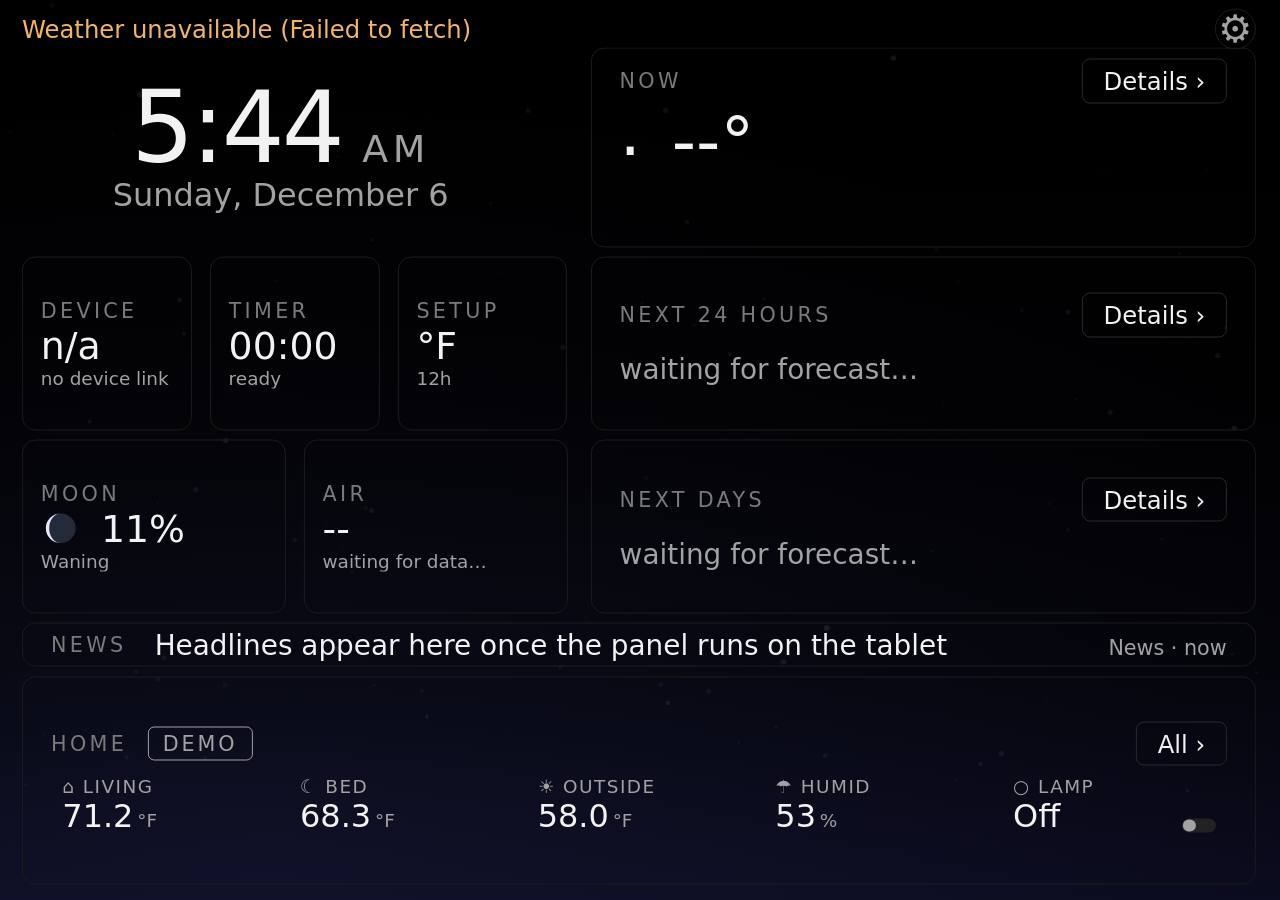
==== commit b8fe48a7: "The panel follows the real sun Visual-polish pass, brief: "wow, but natural". The ambience layer now" ====
--- a/inky-oled/assets/index.html
+++ b/inky-oled/assets/index.html
@@ -367,6 +367,9 @@
                    Open-Meteo fetch and must come before wx-hourly.js and wx-daily.js, which
                    resolve WP.registry.weather when their IIFE runs. wx-sensors.js precedes
                    wx-settings.js for the same reason.
+       wx-sky-light.js
+                   the sky layer's pure half (the sun-phase light model, the WMO->scene
+                   map). wx-sky.js reads WP.skyLight at parse time, so it comes after.
 
      assets/ is flat by necessity — aapt2 on Windows writes a subdirectory separator as a
      backslash and file:///android_asset/ cannot resolve it — so "one file per widget" means
@@ -392,6 +395,7 @@
 <script src="wx-news.js"></script>
 <script src="wx-settings.js"></script>
 <script src="wx-carousel.js"></script>
+<script src="wx-sky-light.js"></script>
 <script src="wx-sky.js"></script>
 </body>
 </html>
--- a/inky-oled/assets/style-theme.css
+++ b/inky-oled/assets/style-theme.css
@@ -122,8 +122,14 @@
   --band-2:      #ffd75a;   /* moderate */
   --band-3:      #ffa04d;   /* unhealthy for sensitive groups · high · over guideline */
   --band-4:      #ff6d6d;   /* unhealthy · very high */
-  --band-5:      #b48cff;   /* very unhealthy · extreme */
-  --band-6:      #d97a7a;   /* hazardous */
+  --band-5:      #c78cff;   /* very unhealthy · extreme */
+  /* Hazardous has to out-shout Unhealthy, and it did not: the EPA's own maroon (#7E0023)
+     is nearly invisible on black, so this token had drifted to a dusty #d97a7a — LESS
+     saturated and LESS urgent than the vivid red two steps below it. Forced to 350 in the
+     simulator, the worst reading on the scale rendered calmer than the one under it, which
+     is the only thing on this panel that could actually matter to somebody. On a dark
+     panel severity has to climb in saturation, not sink into the background. */
+  --band-6:      #ff3b6b;   /* hazardous */
 }
 
 /* the sky canvas sits between the body background and the dashboard */
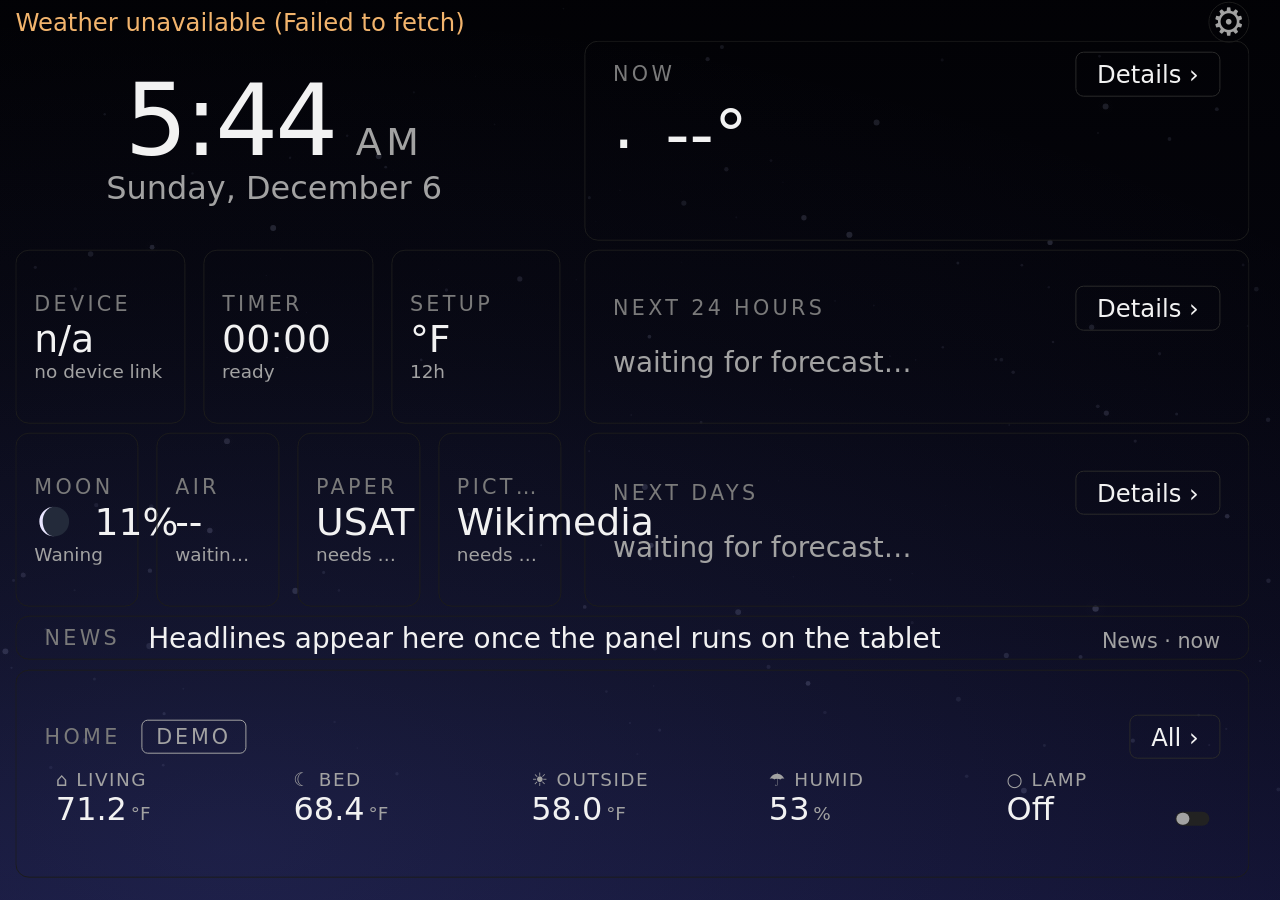
==== commit 31219491: "The InkyPi picture plugins arrive: the front page, and one picture a day The point of this project w" ====
--- a/inky-oled/assets/index.html
+++ b/inky-oled/assets/index.html
@@ -204,6 +204,24 @@
         <div id="air-big" class="mini-big">--</div>
         <div id="air-sub" class="mini-sub">waiting&hellip;</div>
       </section>
+
+      <!-- ---- 11 / 12: the InkyPi picture plugins, on glass. Paper is today's actual
+           front page; Picture rotates the day's image among XKCD, Wikimedia's picture of
+           the day, NASA's APOD and (with a key) a generated image. This row is the
+           CONTENT row — the row above is the tools. -->
+      <section class="card mini tappable" data-widget="paper" data-open="paper"
+               role="button" tabindex="0" aria-label="Front page">
+        <div class="mini-head">Paper</div>
+        <div id="paper-big" class="mini-big">--</div>
+        <div id="paper-sub" class="mini-sub">&nbsp;</div>
+      </section>
+
+      <section class="card mini tappable" data-widget="gallery" data-open="gallery"
+               role="button" tabindex="0" aria-label="Daily picture">
+        <div class="mini-head">Picture</div>
+        <div id="gallery-big" class="mini-big">--</div>
+        <div id="gallery-sub" class="mini-sub">&nbsp;</div>
+      </section>
     </div>
 
     <!-- ---- 12. news ticker: one line, rotates through the freshest headlines ---- -->
@@ -318,6 +336,22 @@
   <section class="panel" data-panel="news">
     <header class="panel-head">
       <div><h1 class="panel-title">News</h1><p class="panel-sub" data-sub></p></div>
+      <button class="close-btn tappable" data-close aria-label="Close">&#10005;</button>
+    </header>
+    <div class="panel-body" data-body></div>
+  </section>
+
+  <section class="panel" data-panel="paper">
+    <header class="panel-head">
+      <div><h1 class="panel-title">Front Page</h1><p class="panel-sub" data-sub></p></div>
+      <button class="close-btn tappable" data-close aria-label="Close">&#10005;</button>
+    </header>
+    <div class="panel-body" data-body></div>
+  </section>
+
+  <section class="panel" data-panel="gallery">
+    <header class="panel-head">
+      <div><h1 class="panel-title">Picture</h1><p class="panel-sub" data-sub></p></div>
       <button class="close-btn tappable" data-close aria-label="Close">&#10005;</button>
     </header>
     <div class="panel-body" data-body></div>
@@ -392,6 +426,8 @@
 <script src="wx-system.js"></script>
 <script src="wx-moon.js"></script>
 <script src="wx-air.js"></script>
+<script src="wx-paper.js"></script>
+<script src="wx-gallery.js"></script>
 <script src="wx-news.js"></script>
 <script src="wx-settings.js"></script>
 <script src="wx-carousel.js"></script>
--- a/inky-oled/assets/style-widgets.css
+++ b/inky-oled/assets/style-widgets.css
@@ -385,3 +385,36 @@
 .spark-line { fill: none; stroke: var(--accent); stroke-width: 3; vector-effect: non-scaling-stroke;
               stroke-linejoin: round; }
 .spark-empty { font-size: var(--fs-note); color: var(--dimmer); padding: 2vh 0; }
+
+/* ---- the picture panels (front page, daily picture) ----
+   The image IS the screen: letterboxed on true black, no frame, no chrome. It flexes to
+   whatever height the chips and caption leave, and object-fit keeps the whole page or
+   photo visible rather than cropping a headline off a masthead. */
+.page-wrap {
+  flex: 1 1 0;
+  min-height: 0;
+  display: flex;
+  align-items: center;
+  justify-content: center;
+}
+.page-img {
+  max-width: 100%;
+  max-height: 100%;
+  object-fit: contain;
+}
+.panel[data-panel="paper"] [data-body],
+.panel[data-panel="gallery"] [data-body] {
+  display: flex;
+  flex-direction: column;
+  gap: 1vh;
+}
+/* the alt text / prompt line under a picture, one line, quiet */
+.pic-note {
+  flex: 0 0 auto;
+  font-size: var(--fs-note);
+  color: var(--dim);
+  overflow: hidden;
+  display: -webkit-box;
+  -webkit-line-clamp: 2;
+  -webkit-box-orient: vertical;
+}
